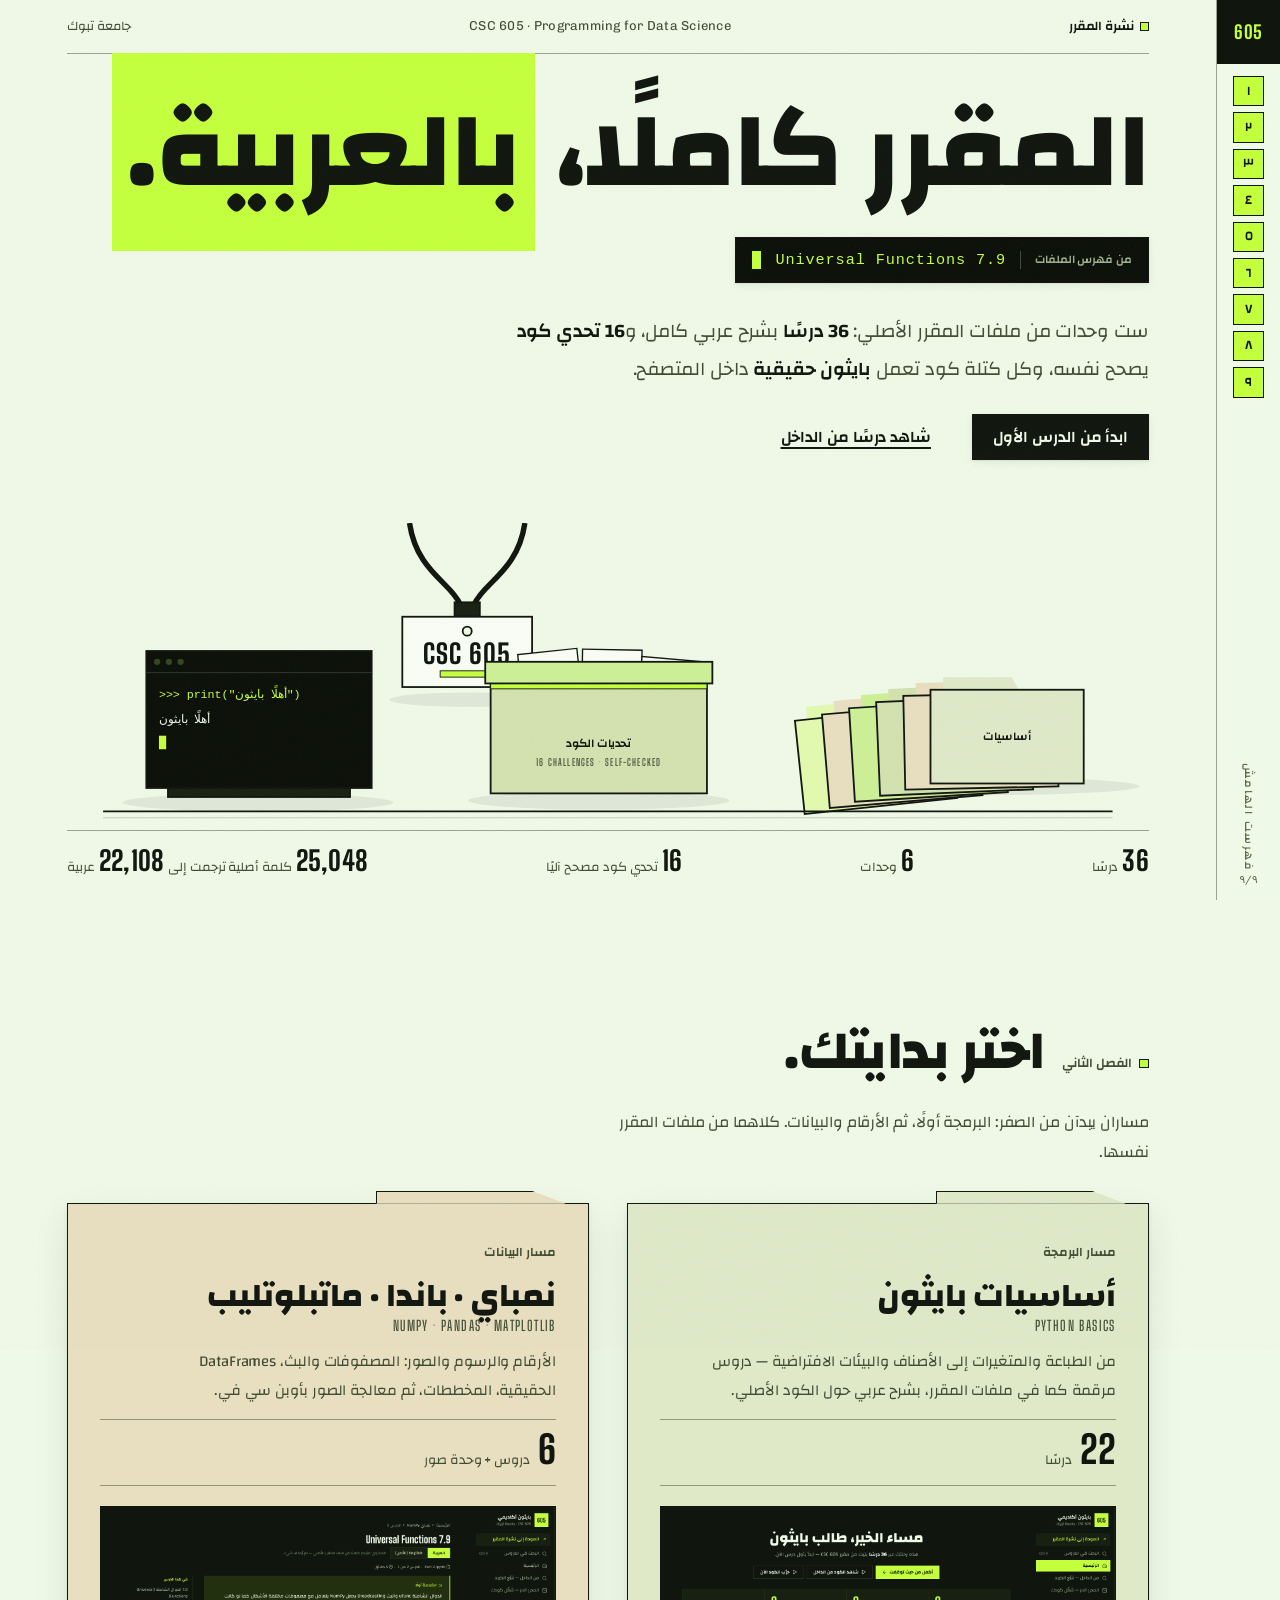
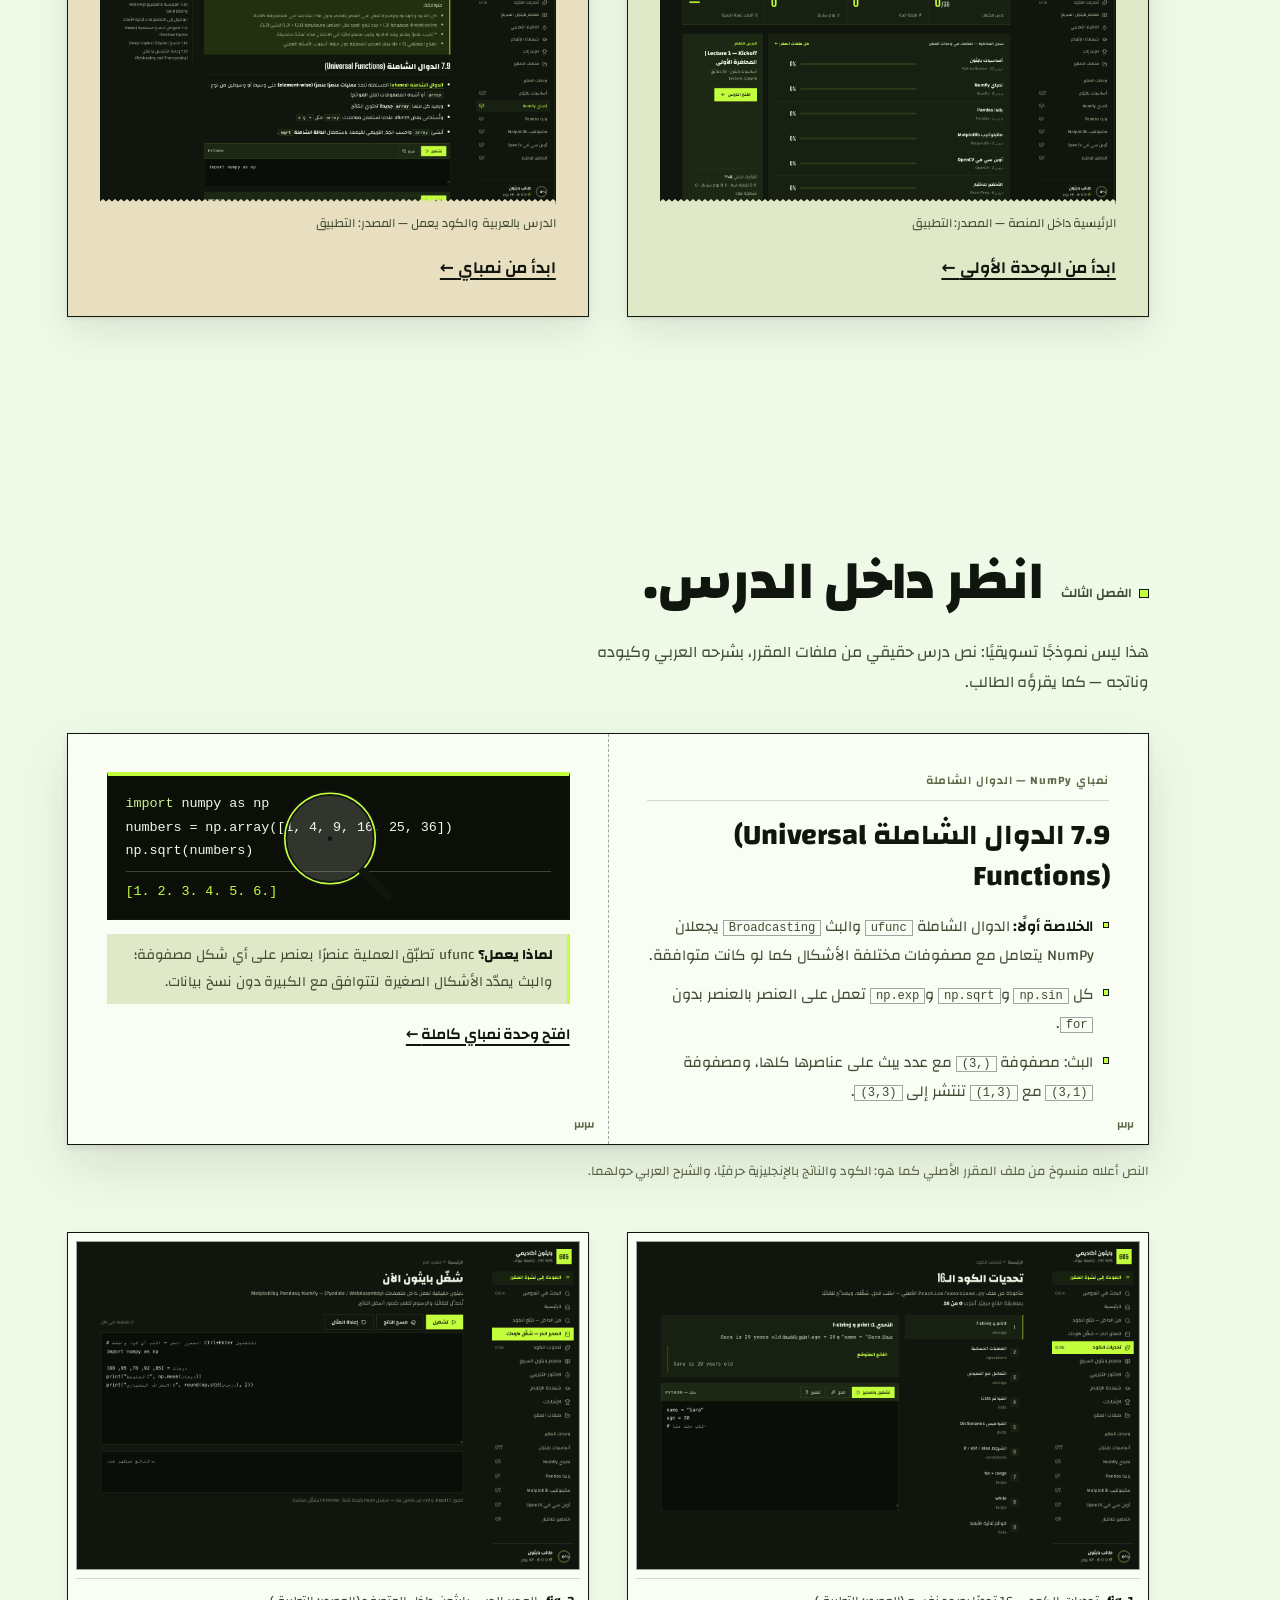
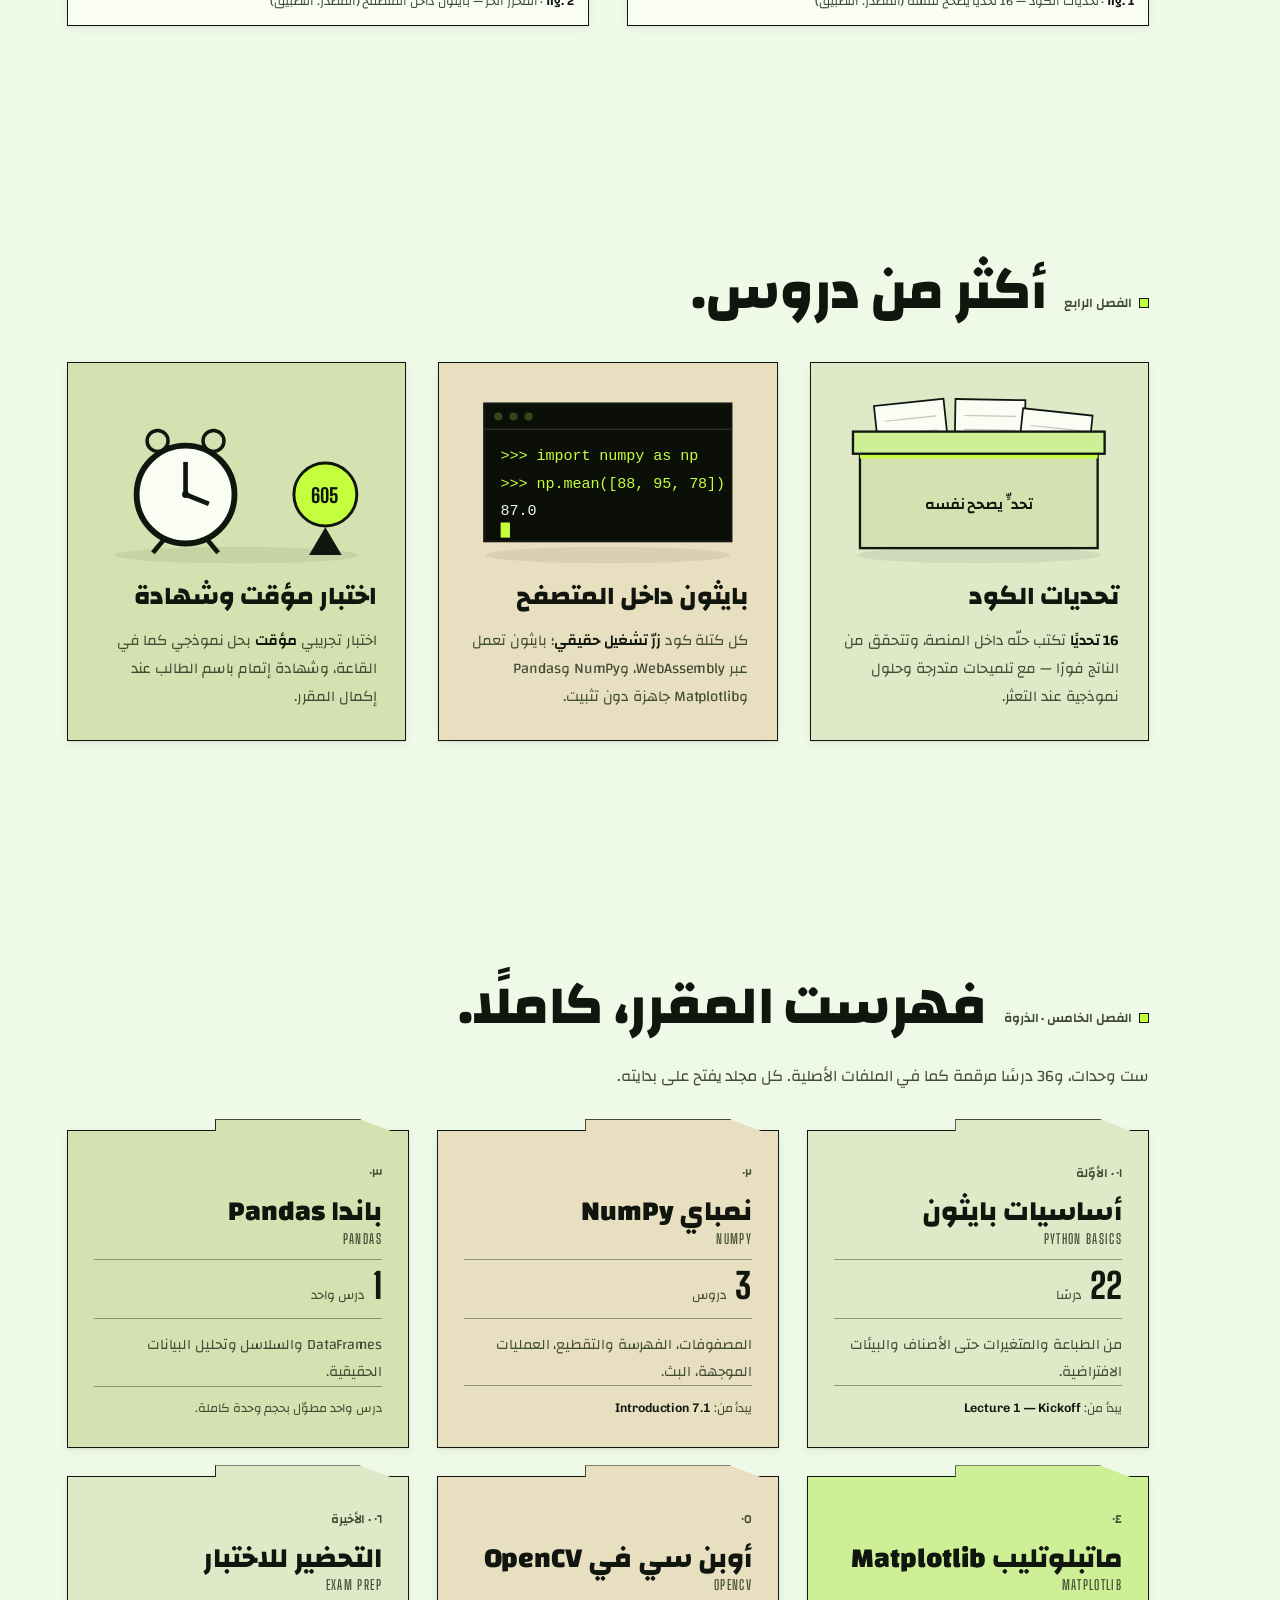
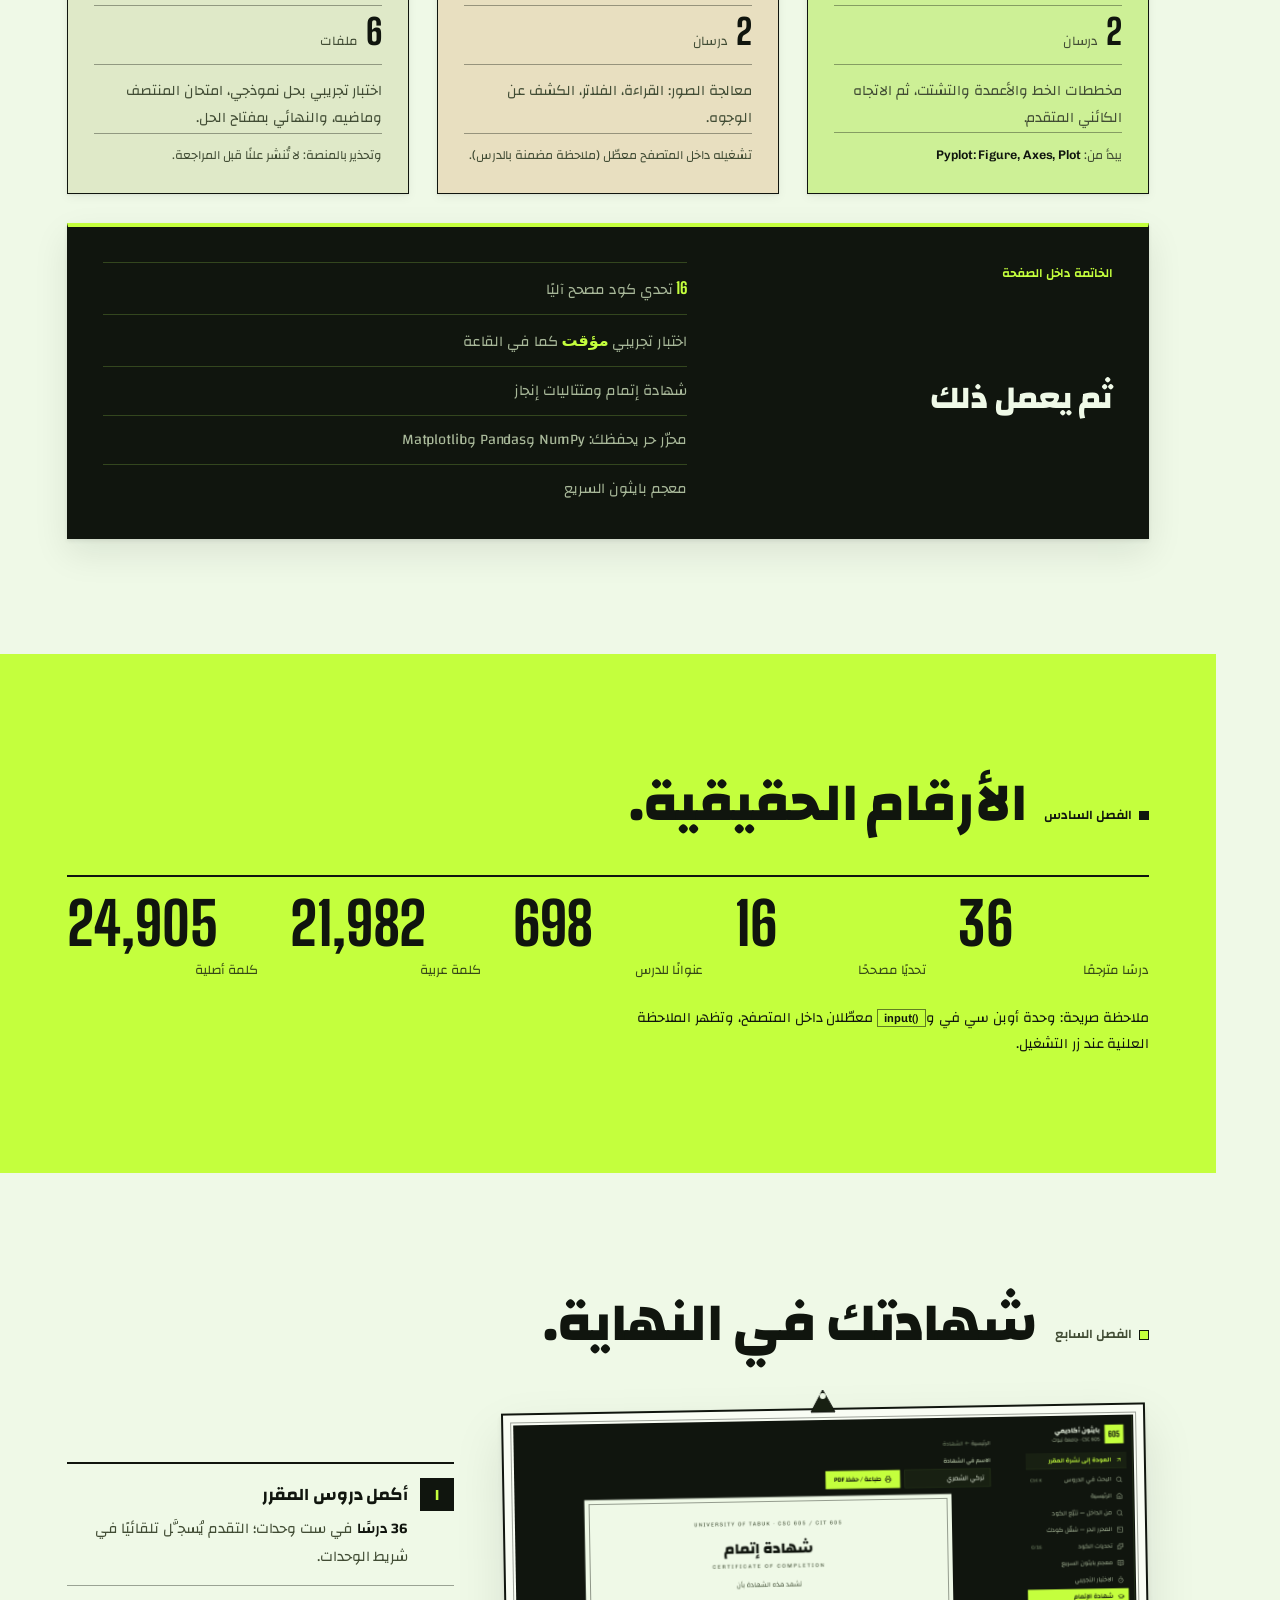
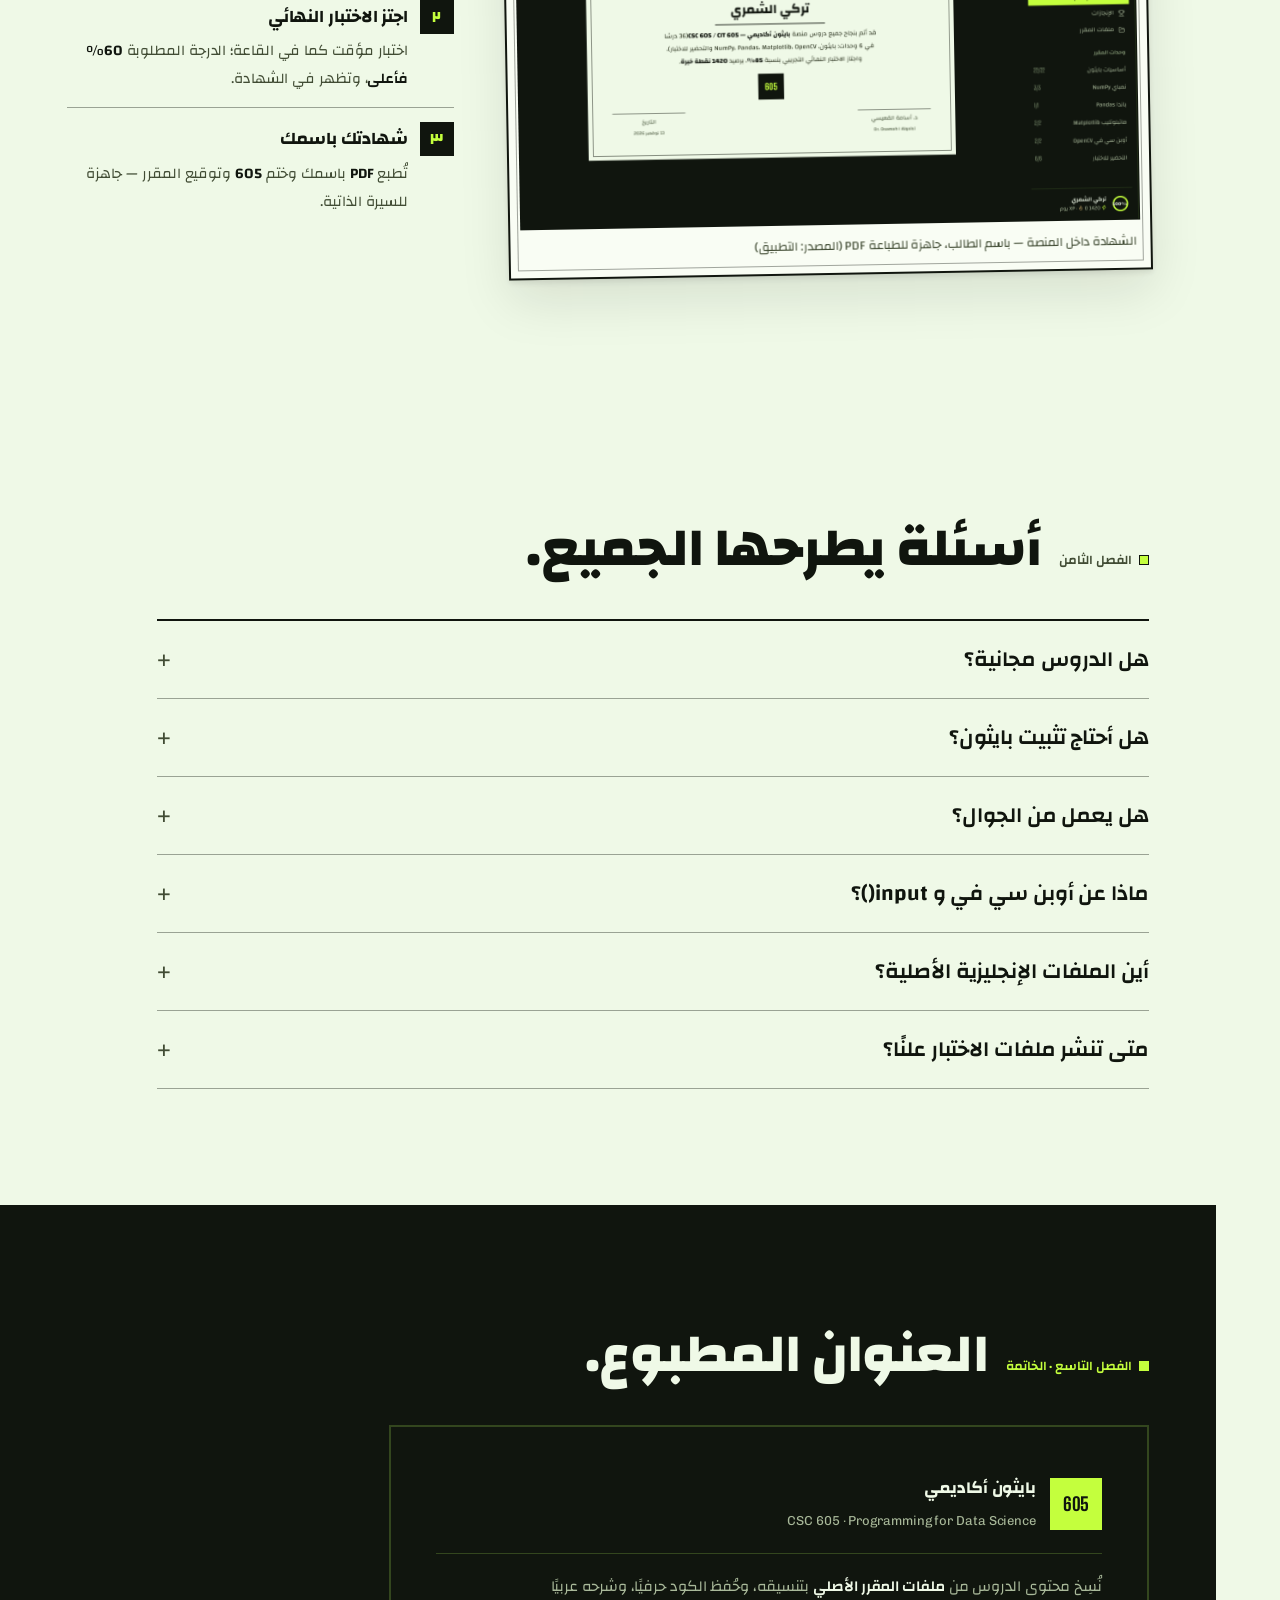
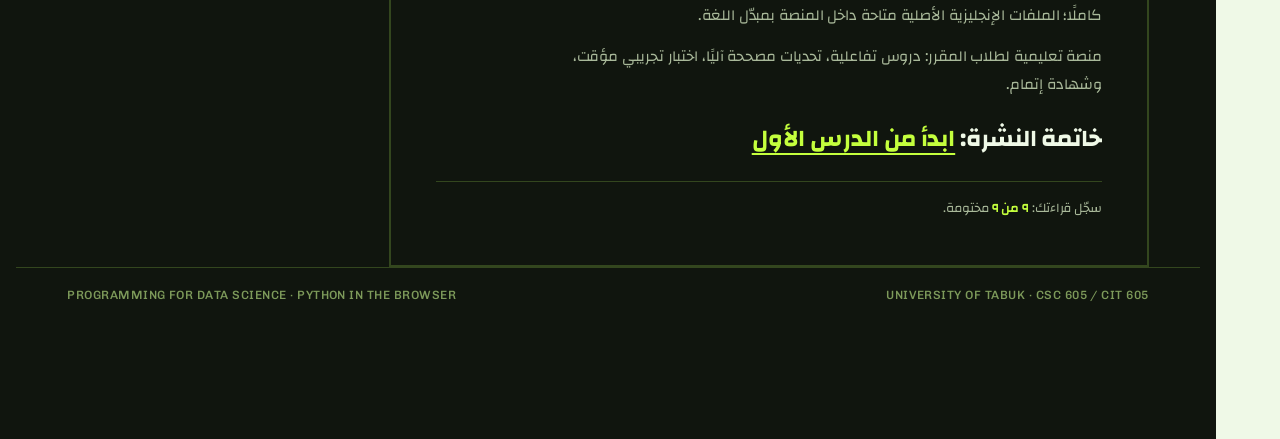
==== index.html @ 523f986c "Publish: prospectus (paper office identity) + training platform - prospectus at root: static single " ====
<!DOCTYPE html>
<html lang="ar" dir="rtl">
<head>
<meta charset="UTF-8" />
<meta name="viewport" content="width=device-width, initial-scale=1.0" />
<meta name="theme-color" content="#eff9e7" />
<title>بايثون أكاديمي · نشرة المقرر CSC 605 بالعربية</title>
<link rel="icon" href="data:image/svg+xml,%3Csvg xmlns='http://www.w3.org/2000/svg' viewBox='0 0 64 64'%3E%3Crect width='64' height='64' fill='%2310150e'/%3E%3Crect x='10' y='27' width='44' height='10' fill='%23c4ff3d'/%3E%3C/svg%3E" />
<meta name="description" content="نشرة تعريفية بمنصة بايثون أكاديمي: 36 درسًا لمقرر CSC 605 Programming for Data Science بشرح عربي كامل، وبايثون حقيقية تعمل داخل المتصفح." />
<meta property="og:type" content="website" />
<meta property="og:locale" content="ar_AR" />
<meta property="og:title" content="بايثون أكاديمي · نشرة المقرر CSC 605 بالعربية" />
<meta property="og:description" content="ست وحدات، 36 درسًا بشرح عربي كامل، و16 تحدي كود يصحح نفسه، وبايثون حقيقية داخل المتصفح." />
<meta name="twitter:card" content="summary" />
<link rel="preconnect" href="https://fonts.googleapis.com" />
<link rel="preconnect" href="https://fonts.gstatic.com" crossorigin />
<link href="https://fonts.googleapis.com/css2?family=Big+Shoulders+Display:wght@600;800&amp;family=Chivo:wght@400;500;600&amp;family=Changa:wght@400;500;600;800&amp;display=swap" rel="stylesheet" />
<link rel="stylesheet" href="engine/scrollcraft.css" />
<link rel="stylesheet" href="engine/theme-paper.css" />
</head>
<body>

<a class="skip" href="#main">تخطَّ إلى المحتوى</a>

<!-- ═══ رافد الهامش: سجل القراءة المختوم ═══ -->
<nav class="foliorail" aria-label="سجلّ القراءة">
  <a class="mark" href="#top" aria-label="الصفحة الأولى">605</a>
  <div class="stamps">
    <button class="stamp" data-go="top" aria-label="الفصل الأول: المكتب">١</button>
    <button class="stamp" data-go="start" aria-label="الفصل الثاني: اختر بدايتك">٢</button>
    <button class="stamp" data-go="inside" aria-label="الفصل الثالث: انظر داخل الدرس">٣</button>
    <button class="stamp" data-go="more" aria-label="الفصل الرابع: أكثر من دروس">٤</button>
    <button class="stamp" data-go="index" aria-label="الفصل الخامس: فهرست المقرر">٥</button>
    <button class="stamp" data-go="numbers" aria-label="الفصل السادس: الأرقام">٦</button>
    <button class="stamp" data-go="pass" aria-label="الفصل السابع: شهادتك">٧</button>
    <button class="stamp" data-go="faq" aria-label="الفصل الثامن: الأسئلة">٨</button>
    <button class="stamp" data-go="end" aria-label="الفصل التاسع: الكولوفون">٩</button>
  </div>
  <div class="rail-label">فهرست الهامش</div>
  <div class="readdot" aria-hidden="true"><span class="readcount">٠</span>/٩</div>
</nav>
<div class="mobilelog" aria-hidden="true">السجل: <b><span class="readcount">٠</span> من ٩</b> مختومة</div>

<main class="mainflow" id="main" tabindex="-1">

  <!-- ═══ ١ المكتب ═══ -->
  <section class="sc-section titlepage" id="top">
    <div class="sc-wrap">
      <div class="folio-top" data-sc-in data-sc-stagger="40">
        <span class="ar">نشرة المقرر</span>
        <span class="en">CSC 605 · Programming for Data Science</span>
        <span>جامعة تبوك</span>
      </div>
      <div class="title-copy" data-sc-in data-sc-stagger="70">
        <h1>المقرر كاملًا، <em>بالعربية.</em></h1>
        <div class="hx-screen" role="img" aria-label="من فهرس ملفات المقرر">
          <span class="hx-screen-label">من فهرس الملفات</span>
          <span class="hx-screen-word" id="screen-word" data-words="Lecture 1 — Kickoff,7.9 Universal Functions,7.1 Introduction,Pyplot: Figure, Axes, Plot,cv2.imread()">Lecture 1 — Kickoff</span>
          <span class="hx-caret" aria-hidden="true"></span>
        </div>
        <p class="lede">ست وحدات من ملفات المقرر الأصلي: <b>36 درسًا</b> بشرح عربي كامل، و<b>16 تحدي كود</b> يصحح نفسه، وكل كتلة كود تعمل <b>بايثون حقيقية</b> داخل المتصفح.</p>
        <nav class="title-links">
          <a class="btn-primary" href="app/?from=prospectus" target="_blank" rel="noopener">ابدأ من الدرس الأول</a>
          <a class="link-plain" href="#inside">شاهد درسًا من الداخل</a>
        </nav>
      </div>

      <!-- مشهد المكتب: مجلدات الوحدات، علبة التحديات، الطرفية، شارة الشهادة -->
      <svg class="desk" viewBox="0 0 1200 340" role="img" aria-label="رسم مكتب: مجلدات وحدات المقرر، علبة بطاقات التحديات، طرفية بايثون، وشارة 605" data-sc-in>
        <!-- ظلال هادئة -->
        <ellipse cx="1010" cy="292" rx="180" ry="10" fill="rgba(16,21,14,.07)"/>
        <ellipse cx="590" cy="308" rx="145" ry="10" fill="rgba(16,21,14,.07)"/>
        <ellipse cx="212" cy="310" rx="150" ry="10" fill="rgba(16,21,14,.07)"/>
        <ellipse cx="444" cy="196" rx="86" ry="8" fill="rgba(16,21,14,.07)"/>
        <!-- حبل الشارة -->
        <g transform="translate(372 0)">
          <path d="M8 0 C 16 54, 54 66, 64 90" fill="none" stroke="#10150e" stroke-width="6"/>
          <path d="M136 0 C 128 54, 90 66, 80 90" fill="none" stroke="#10150e" stroke-width="6"/>
          <rect x="58" y="88" width="28" height="16" fill="#182012" stroke="#10150e" stroke-width="2"/>
          <g transform="translate(0 104)">
            <rect x="0" y="0" width="144" height="78" fill="#f9fdf4" stroke="#10150e" stroke-width="2"/>
            <circle cx="72" cy="16" r="5" fill="#eff9e7" stroke="#10150e" stroke-width="2"/>
            <text class="lanyard-id" x="72" y="52" text-anchor="middle">CSC 605</text>
            <rect x="42" y="60" width="60" height="7" fill="#c4ff3d" stroke="#10150e" stroke-width="1"/>
          </g>
        </g>
        <!-- الطرفية -->
        <g transform="translate(88 142)">
          <rect x="0" y="0" width="250" height="152" fill="#0b0f08" stroke="#10150e" stroke-width="2"/>
          <line x1="0" y1="24" x2="250" y2="24" stroke="rgba(239,249,231,.18)"/>
          <circle cx="12" cy="12" r="3.5" fill="#33461e"/><circle cx="25" cy="12" r="3.5" fill="#33461e"/><circle cx="38" cy="12" r="3.5" fill="#33461e"/>
          <text class="term-line" x="14" y="52">&gt;&gt;&gt; print("أهلًا بايثون")</text>
          <text class="term-line term-line--out" x="14" y="80">أهلًا بايثون</text>
          <rect x="14" y="94" width="8" height="15" fill="#c4ff3d"/>
          <rect x="24" y="152" width="202" height="10" fill="#182012" stroke="#10150e" stroke-width="2"/>
        </g>
        <!-- علبة بطاقات التحديات -->
        <g transform="translate(470 140)">
          <g transform="translate(30 6) rotate(-6)"><rect width="66" height="58" fill="#f9fdf4" stroke="#10150e" stroke-width="1.5"/><line x1="8" y1="16" x2="58" y2="16" stroke="rgba(16,21,14,.25)"/><line x1="8" y1="28" x2="58" y2="28" stroke="rgba(16,21,14,.25)"/><line x1="8" y1="40" x2="44" y2="40" stroke="rgba(16,21,14,.25)"/></g>
          <g transform="translate(102 0) rotate(1)"><rect width="66" height="58" fill="#f9fdf4" stroke="#10150e" stroke-width="1.5"/><line x1="8" y1="16" x2="58" y2="16" stroke="rgba(16,21,14,.25)"/><line x1="8" y1="28" x2="58" y2="28" stroke="rgba(16,21,14,.25)"/><line x1="8" y1="40" x2="44" y2="40" stroke="rgba(16,21,14,.25)"/></g>
          <g transform="translate(168 8) rotate(5)"><rect width="66" height="58" fill="#f9fdf4" stroke="#10150e" stroke-width="1.5"/><line x1="8" y1="16" x2="58" y2="16" stroke="rgba(16,21,14,.25)"/><line x1="8" y1="28" x2="58" y2="28" stroke="rgba(16,21,14,.25)"/><line x1="8" y1="40" x2="44" y2="40" stroke="rgba(16,21,14,.25)"/></g>
          <rect x="0" y="38" width="240" height="122" fill="var(--olive)" stroke="#10150e" stroke-width="2"/>
          <rect x="0" y="38" width="240" height="6" fill="#c4ff3d" stroke="#10150e" stroke-width="1"/>
          <rect x="-6" y="14" width="252" height="24" fill="var(--pist)" stroke="#10150e" stroke-width="2"/>
          <text class="obj-label" x="120" y="108" text-anchor="middle">تحديات الكود</text>
          <text class="obj-label-en" x="120" y="130" text-anchor="middle">16 CHALLENGES · SELF-CHECKED</text>
        </g>
        <!-- مجلدات الوحدات الست -->
        <g transform="translate(818 196) rotate(-6 85 118)">
          <polygon points="14,0 90,0 98,14 14,14" fill="var(--volt-tint)"/><rect x="0" y="14" width="170" height="104" fill="var(--volt-tint)" stroke="#10150e" stroke-width="2"/><text class="obj-label" x="85" y="70" text-anchor="middle">الاختبار</text>
        </g>
        <g transform="translate(846 191) rotate(-4.8 85 118)">
          <polygon points="14,0 90,0 98,14 14,14" fill="var(--sand)"/><rect x="0" y="14" width="170" height="104" fill="var(--sand)" stroke="#10150e" stroke-width="2"/><text class="obj-label" x="85" y="70" text-anchor="middle">أوبن سي في</text>
        </g>
        <g transform="translate(874 186) rotate(-3.6 85 118)">
          <polygon points="14,0 90,0 98,14 14,14" fill="var(--pist)"/><rect x="0" y="14" width="170" height="104" fill="var(--pist)" stroke="#10150e" stroke-width="2"/><text class="obj-label" x="85" y="70" text-anchor="middle">ماتبلوتليب</text>
        </g>
        <g transform="translate(902 181) rotate(-2.4 85 118)">
          <polygon points="14,0 90,0 98,14 14,14" fill="var(--olive)"/><rect x="0" y="14" width="170" height="104" fill="var(--olive)" stroke="#10150e" stroke-width="2"/><text class="obj-label" x="85" y="70" text-anchor="middle">باندا</text>
        </g>
        <g transform="translate(930 176) rotate(-1.2 85 118)">
          <polygon points="14,0 90,0 98,14 14,14" fill="var(--sand)"/><rect x="0" y="14" width="170" height="104" fill="var(--sand)" stroke="#10150e" stroke-width="2"/><text class="obj-label" x="85" y="70" text-anchor="middle">نمباي</text>
        </g>
        <g transform="translate(958 171)">
          <polygon points="14,0 90,0 98,14 14,14" fill="var(--musk)"/><rect x="0" y="14" width="170" height="104" fill="var(--musk)" stroke="#10150e" stroke-width="2"/><text class="obj-label" x="85" y="70" text-anchor="middle">أساسيات</text>
        </g>
        <!-- حافة المكتب -->
        <line x1="40" y1="320" x2="1160" y2="320" stroke="#10150e" stroke-width="2"/>
        <line x1="40" y1="327" x2="1160" y2="327" stroke="rgba(16,21,14,.22)" stroke-width="1"/>
      </svg>

      <!-- مشهد مصغّر للجوال -->
      <svg class="desk-mini" viewBox="0 0 320 200" role="img" aria-label="رسم مصغّر: مجلد، علبة تحديات، وشارة 605" data-sc-in>
        <ellipse cx="255" cy="172" rx="62" ry="6" fill="rgba(16,21,14,.07)"/>
        <ellipse cx="160" cy="176" rx="52" ry="6" fill="rgba(16,21,14,.07)"/>
        <ellipse cx="55" cy="120" rx="40" ry="5" fill="rgba(16,21,14,.07)"/>
        <g transform="translate(8 58)">
          <rect x="0" y="0" width="96" height="56" fill="#f9fdf4" stroke="#10150e" stroke-width="2"/>
          <circle cx="48" cy="12" r="3.5" fill="#eff9e7" stroke="#10150e" stroke-width="2"/>
          <text class="lanyard-id" x="48" y="38" text-anchor="middle" style="font-size:16px">605</text>
          <rect x="30" y="44" width="36" height="5" fill="#c4ff3d" stroke="#10150e" stroke-width="1"/>
        </g>
        <g transform="translate(100 86)">
          <g transform="translate(8 -8) rotate(-6)"><rect width="44" height="36" fill="#f9fdf4" stroke="#10150e" stroke-width="1.5"/></g>
          <g transform="translate(52 -12) rotate(4)"><rect width="44" height="36" fill="#f9fdf4" stroke="#10150e" stroke-width="1.5"/></g>
          <rect x="0" y="16" width="118" height="72" fill="var(--olive)" stroke="#10150e" stroke-width="2"/>
          <rect x="0" y="16" width="118" height="4" fill="#c4ff3d"/>
          <rect x="-4" y="2" width="126" height="15" fill="var(--pist)" stroke="#10150e" stroke-width="2"/>
        </g>
        <g transform="translate(212 96) rotate(-3)">
          <polygon points="8,0 56,0 61,9 8,9" fill="var(--musk)"/>
          <rect x="0" y="9" width="104" height="66" fill="var(--musk)" stroke="#10150e" stroke-width="2"/>
        </g>
        <line x1="8" y1="188" x2="312" y2="188" stroke="#10150e" stroke-width="2"/>
      </svg>

      <div class="folio-facts" data-sc-in data-sc-stagger="50">
        <span><b>36</b> درسًا</span>
        <span><b>6</b> وحدات</span>
        <span><b>16</b> تحدي كود مصحح آليًا</span>
        <span><b>25,048</b> كلمة أصلية ترجمت إلى <b>22,108</b> عربية</span>
      </div>
    </div>
  </section>

  <!-- ═══ ٢ اختر بدايتك ═══ -->
  <section class="sc-section" id="start">
    <div class="sc-wrap">
      <div class="chap-head" data-sc-in data-sc-stagger="50">
        <span class="chap-no">الفصل الثاني</span>
        <h2>اختر بدايتك.</h2>
      </div>
      <p class="sec-lede" data-sc-in>مساران يبدآن من الصفر: البرمجة أولًا، ثم الأرقام والبيانات. كلاهما من ملفات المقرر نفسها.</p>
      <div class="start-grid" data-sc-in data-sc-stagger="90">

        <article class="track track--musk">
          <div class="track-tab">مسار البرمجة</div>
          <h3>أساسيات بايثون</h3>
          <div class="track-en">PYTHON BASICS</div>
          <p>من الطباعة والمتغيرات إلى الأصناف والبيئات الافتراضية — دروس مرقمة كما في ملفات المقرر، بشرح عربي حول الكود الأصلي.</p>
          <div class="m-count"><b>22</b><span>درسًا</span></div>
          <figure class="cutshot">
            <div class="cut-frame">
              <img src="assets/fig-home.png" alt="الرئيسية داخل المنصة: الترجمة وشريط الأرقام وسجل المذاكرة" width="1440" height="940" loading="lazy" />
              <svg class="teeth" aria-hidden="true"><defs><pattern id="teeth-a" width="12" height="7" patternUnits="userSpaceOnUse"><path d="M0 7 V3.6 L3 .9 L6 3.6 L9 .9 L12 3.6 V7 Z" fill="#dfe9c8"/></pattern></defs><rect width="100%" height="7" fill="url(#teeth-a)"/></svg>
            </div>
            <figcaption>الرئيسية داخل المنصة — المصدر: التطبيق</figcaption>
          </figure>
          <a class="track-go" href="app/?from=prospectus#/module/python-basics" target="_blank" rel="noopener">ابدأ من الوحدة الأولى</a>
        </article>

        <article class="track track--sand">
          <div class="track-tab">مسار البيانات</div>
          <h3>نمباي · باندا · ماتبلوتليب</h3>
          <div class="track-en">NUMPY · PANDAS · MATPLOTLIB</div>
          <p>الأرقام والرسوم والصور: المصفوفات والبث، DataFrames الحقيقية، المخططات، ثم معالجة الصور بأوبن سي في.</p>
          <div class="m-count"><b>6</b><span>دروس + وحدة صور</span></div>
          <figure class="cutshot">
            <div class="cut-frame">
              <img src="assets/fig-lesson.png" alt="درس بالعربية: شرح عربي حول كتل الكود الإنجليزية مع زر تشغيل" width="1440" height="940" loading="lazy" />
              <svg class="teeth" aria-hidden="true"><defs><pattern id="teeth-b" width="12" height="7" patternUnits="userSpaceOnUse"><path d="M0 7 V3.6 L3 .9 L6 3.6 L9 .9 L12 3.6 V7 Z" fill="#e8dfc0"/></pattern></defs><rect width="100%" height="7" fill="url(#teeth-b)"/></svg>
            </div>
            <figcaption>الدرس بالعربية والكود يعمل — المصدر: التطبيق</figcaption>
          </figure>
          <a class="track-go" href="app/?from=prospectus#/module/numpy" target="_blank" rel="noopener">ابدأ من نمباي</a>
        </article>

      </div>
    </div>
  </section>

  <!-- ═══ ٣ انظر داخل الدرس ═══ -->
  <section class="sc-section" id="inside">
    <div class="sc-wrap">
      <div class="chap-head" data-sc-in data-sc-stagger="50">
        <span class="chap-no">الفصل الثالث</span>
        <h2>انظر داخل الدرس.</h2>
      </div>
      <p class="sec-lede" data-sc-in>هذا ليس نموذجًا تسويقيًا: نص درس حقيقي من ملفات المقرر، بشرحه العربي وكيوده وناتجه — كما يقرؤه الطالب.</p>

      <div class="book-stage" data-sc-in>
        <div class="book">
          <div class="bk-page bk-page--r">
            <div class="bk-run">نمباي NumPy — الدوال الشاملة</div>
            <h3 class="bk-focus-start">7.9 الدوال الشاملة <span dir="ltr">(Universal Functions)</span></h3>
            <ul>
              <li><span class="t">الخلاصة أولًا:</span> الدوال الشاملة <span class="bk-chip">ufunc</span> والبث <span class="bk-chip">Broadcasting</span> يجعلان NumPy يتعامل مع مصفوفات مختلفة الأشكال كما لو كانت متوافقة.</li>
              <li>كل <span class="bk-chip">np.sin</span> و<span class="bk-chip">np.sqrt</span> و<span class="bk-chip">np.exp</span> تعمل على العنصر بالعنصر بدون <span class="bk-chip">for</span>.</li>
              <li>البث: مصفوفة <span class="bk-chip">(3,)</span> مع عدد يبث على عناصرها كلها، ومصفوفة <span class="bk-chip">(3,1)</span> مع <span class="bk-chip">(1,3)</span> تنتشر إلى <span class="bk-chip">(3,3)</span>.</li>
            </ul>
            <div class="bk-pageno">٣٢</div>
          </div>
          <div class="bk-page bk-page--l">
            <pre class="bk-code bk-focus"><span class="k">import</span> numpy as np
numbers = np.array([1, 4, 9, 16, 25, 36])
np.sqrt(numbers)<span class="out">[1. 2. 3. 4. 5. 6.]</span></pre>
            <div class="bk-why"><b>لماذا يعمل؟</b> ufunc تطبّق العملية عنصرًا بعنصر على أي شكل مصفوفة؛ والبث يمدّد الأشكال الصغيرة لتتوافق مع الكبيرة دون نسخ بيانات.</div>
            <a class="bk-try" href="app/?from=prospectus#/module/numpy" target="_blank" rel="noopener">افتح وحدة نمباي كاملة</a>
            <div class="bk-pageno">٣٣</div>
          </div>
        </div>
        <!-- المكبّر: ينزلق من العنوان إلى الكود مرة واحدة -->
        <div class="bk-glass" aria-hidden="true">
          <svg viewBox="0 0 120 120" width="118" height="118">
            <circle cx="52" cy="52" r="46" fill="rgba(249,253,244,.16)" stroke="#10150e" stroke-width="5"/>
            <circle cx="52" cy="52" r="46" fill="none" stroke="#c4ff3d" stroke-width="1.6"/>
            <line x1="86" y1="86" x2="110" y2="110" stroke="#10150e" stroke-width="9" stroke-linecap="round"/>
            <circle cx="52" cy="52" r="2.4" fill="#10150e"/>
          </svg>
        </div>
      </div>
      <p class="bk-foot" data-sc-in>النص أعلاه منسوخ من ملف المقرر الأصلي كما هو: الكود والناتج بالإنجليزية حرفيًا، والشرح العربي حولهما.</p>

      <div class="plates" data-sc-in data-sc-stagger="90">
        <figure class="plate">
          <img src="assets/fig-challenges.png" alt="صفحة تحديات الكود: 16 تحديًا ومحرر تلميح وناتج متوقع" width="1440" height="940" loading="lazy" />
          <figcaption><b>fig. 1</b> · تحديات الكود — 16 تحديًا يصحح نفسه (المصدر: التطبيق)</figcaption>
        </figure>
        <figure class="plate">
          <img src="assets/fig-playground.png" alt="المحرر الحر: كود بايثون والناتج يظهر تحته" width="1440" height="940" loading="lazy" />
          <figcaption><b>fig. 2</b> · المحرر الحر — بايثون داخل المتصفح (المصدر: التطبيق)</figcaption>
        </figure>
      </div>
    </div>
  </section>

  <!-- ═══ ٤ أكثر من دروس ═══ -->
  <section class="sc-section" id="more">
    <div class="sc-wrap">
      <div class="chap-head" data-sc-in data-sc-stagger="50">
        <span class="chap-no">الفصل الرابع</span>
        <h2>أكثر من دروس.</h2>
      </div>
      <div class="more-grid" data-sc-in data-sc-stagger="90">

        <article class="mo-card mo-card--musk">
          <svg class="mo-prop" viewBox="0 0 240 150" role="img" aria-label="علبة بطاقات التحديات">
            <ellipse cx="120" cy="140" rx="105" ry="7" fill="rgba(16,21,14,.07)"/>
            <g transform="translate(30 12) rotate(-6)"><rect width="60" height="50" fill="#f9fdf4" stroke="#10150e" stroke-width="1.5"/><line x1="8" y1="14" x2="52" y2="14" stroke="rgba(16,21,14,.25)"/><line x1="8" y1="26" x2="52" y2="26" stroke="rgba(16,21,14,.25)"/></g>
            <g transform="translate(100 6) rotate(1)"><rect width="60" height="50" fill="#f9fdf4" stroke="#10150e" stroke-width="1.5"/><line x1="8" y1="14" x2="52" y2="14" stroke="rgba(16,21,14,.25)"/><line x1="8" y1="26" x2="52" y2="26" stroke="rgba(16,21,14,.25)"/></g>
            <g transform="translate(158 14) rotate(6)"><rect width="60" height="50" fill="#f9fdf4" stroke="#10150e" stroke-width="1.5"/><line x1="8" y1="14" x2="52" y2="14" stroke="rgba(16,21,14,.25)"/><line x1="8" y1="26" x2="52" y2="26" stroke="rgba(16,21,14,.25)"/></g>
            <rect x="18" y="52" width="204" height="82" fill="var(--olive)" stroke="#10150e" stroke-width="2"/>
            <rect x="18" y="52" width="204" height="5" fill="#c4ff3d"/>
            <rect x="12" y="34" width="216" height="19" fill="var(--pist)" stroke="#10150e" stroke-width="2"/>
            <text class="obj-label" x="120" y="100" text-anchor="middle" style="font:600 13px/1 Changa,sans-serif;fill:#10150e">تحدٍّ يصحح نفسه</text>
          </svg>
          <h3>تحديات الكود</h3>
          <p><b>16 تحديًا</b> تكتب حلّه داخل المنصة، وتتحقق من الناتج فورًا — مع تلميحات متدرجة وحلول نموذجية عند التعثر.</p>
        </article>

        <article class="mo-card mo-card--sand">
          <svg class="mo-prop" viewBox="0 0 240 150" role="img" aria-label="طرفية بايثون تعمل">
            <ellipse cx="120" cy="140" rx="105" ry="7" fill="rgba(16,21,14,.07)"/>
            <rect x="14" y="10" width="212" height="118" fill="#0b0f08" stroke="#10150e" stroke-width="2"/>
            <line x1="14" y1="32" x2="226" y2="32" stroke="rgba(239,249,231,.18)"/>
            <circle cx="26" cy="21" r="3.5" fill="#33461e"/><circle cx="39" cy="21" r="3.5" fill="#33461e"/><circle cx="52" cy="21" r="3.5" fill="#33461e"/>
            <text x="28" y="58" style="font:500 13px/1.5 ui-monospace,Menlo,monospace;fill:#c4ff3d;direction:ltr;unicode-bidi:isolate">&gt;&gt;&gt; import numpy as np</text>
            <text x="28" y="82" style="font:500 13px/1.5 ui-monospace,Menlo,monospace;fill:#c4ff3d;direction:ltr;unicode-bidi:isolate">&gt;&gt;&gt; np.mean([88, 95, 78])</text>
            <text x="28" y="106" style="font:500 13px/1.5 ui-monospace,Menlo,monospace;fill:#eff9e7;direction:ltr;unicode-bidi:isolate">87.0</text>
            <rect x="28" y="112" width="8" height="13" fill="#c4ff3d"/>
          </svg>
          <h3>بايثون داخل المتصفح</h3>
          <p>كل كتلة كود <b>زرّ تشغيل حقيقي</b>؛ بايثون تعمل عبر WebAssembly، وNumPy وPandas وMatplotlib جاهزة دون تثبيت.</p>
        </article>

        <article class="mo-card mo-card--olive">
          <svg class="mo-prop" viewBox="0 0 240 150" role="img" aria-label="ساعة اختبار مؤقت وختم شهادة">
            <ellipse cx="120" cy="140" rx="105" ry="7" fill="rgba(16,21,14,.07)"/>
            <circle cx="76" cy="88" r="42" fill="#f9fdf4" stroke="#10150e" stroke-width="5"/>
            <circle cx="52" cy="42" r="9" fill="var(--olive)" stroke="#10150e" stroke-width="3"/>
            <circle cx="100" cy="42" r="9" fill="var(--olive)" stroke="#10150e" stroke-width="3"/>
            <line x1="76" y1="88" x2="76" y2="60" stroke="#10150e" stroke-width="4"/>
            <line x1="76" y1="88" x2="96" y2="96" stroke="#10150e" stroke-width="4"/>
            <circle cx="76" cy="88" r="3" fill="#10150e"/>
            <line x1="58" y1="126" x2="48" y2="138" stroke="#10150e" stroke-width="4"/>
            <line x1="94" y1="126" x2="104" y2="138" stroke="#10150e" stroke-width="4"/>
            <polygon points="196,116 182,140 210,140" fill="#10150e"/>
            <circle cx="196" cy="88" r="27" fill="#c4ff3d" stroke="#10150e" stroke-width="2.5"/>
            <text x="196" y="95" text-anchor="middle" style="font:800 17px/1 'Big Shoulders Display',sans-serif;fill:#10150e">605</text>
          </svg>
          <h3>اختبار مؤقت وشهادة</h3>
          <p>اختبار تجريبي <b>مؤقت</b> بحل نموذجي كما في القاعة، وشهادة إتمام باسم الطالب عند إكمال المقرر.</p>
        </article>

      </div>
    </div>
  </section>

  <!-- ═══ ٥ فهرست المقرر ═══ -->
  <section class="sc-section" id="index">
    <div class="sc-wrap">
      <div class="chap-head" data-sc-in data-sc-stagger="50">
        <span class="chap-no">الفصل الخامس · الذروة</span>
        <h2>فهرست المقرر، كاملًا.</h2>
      </div>
      <p class="sec-lede" data-sc-in>ست وحدات، و36 درسًا مرقمة كما في الملفات الأصلية. كل مجلد يفتح على بدايته.</p>

      <div class="folder-grid" data-sc-in data-sc-stagger="70">
        <article class="folder-card folder-card--musk">
          <div class="m-no">٠١ · الأوّلة</div>
          <h3>أساسيات بايثون</h3>
          <div class="m-en">PYTHON BASICS</div>
          <div class="m-count"><b>22</b><span>درسًا</span></div>
          <p>من الطباعة والمتغيرات حتى الأصناف والبيئات الافتراضية.</p>
          <div class="m-seed">يبدأ من: <b>Lecture 1 — Kickoff</b></div>
        </article>

        <article class="folder-card folder-card--sand">
          <div class="m-no">٠٢</div>
          <h3>نمباي NumPy</h3>
          <div class="m-en">NUMPY</div>
          <div class="m-count"><b>3</b><span>دروس</span></div>
          <p>المصفوفات، الفهرسة والتقطيع، العمليات الموجهة، البث.</p>
          <div class="m-seed">يبدأ من: <b>7.1 Introduction</b></div>
        </article>

        <article class="folder-card folder-card--olive">
          <div class="m-no">٠٣</div>
          <h3>باندا Pandas</h3>
          <div class="m-en">PANDAS</div>
          <div class="m-count"><b>1</b><span>درس واحد</span></div>
          <p>DataFrames والسلاسل وتحليل البيانات الحقيقية.</p>
          <div class="m-seed">درس واحد مطوّل بحجم وحدة كاملة.</div>
        </article>

        <article class="folder-card folder-card--pist">
          <div class="m-no">٠٤</div>
          <h3>ماتبلوتليب Matplotlib</h3>
          <div class="m-en">MATPLOTLIB</div>
          <div class="m-count"><b>2</b><span>درسان</span></div>
          <p>مخططات الخط والأعمدة والتشتت، ثم الاتجاه الكائني المتقدم.</p>
          <div class="m-seed">يبدأ من: <b>Pyplot: Figure, Axes, Plot</b></div>
        </article>

        <article class="folder-card folder-card--sand">
          <div class="m-no">٠٥</div>
          <h3>أوبن سي في OpenCV</h3>
          <div class="m-en">OPENCV</div>
          <div class="m-count"><b>2</b><span>درسان</span></div>
          <p>معالجة الصور: القراءة، الفلاتر، الكشف عن الوجوه.</p>
          <div class="m-seed">تشغيله داخل المتصفح معطّل (ملاحظة مضمنة بالدرس).</div>
        </article>

        <article class="folder-card folder-card--musk">
          <div class="m-no">٠٦ · الأخيرة</div>
          <h3>التحضير للاختبار</h3>
          <div class="m-en">EXAM PREP</div>
          <div class="m-count"><b>6</b><span>ملفات</span></div>
          <p>اختبار تجريبي بحل نموذجي، امتحان المنتصف وماضيه، والنهائي بمفتاح الحل.</p>
          <div class="m-seed">وتحذير بالمنصة: لا تُنشر علنًا قبل المراجعة.</div>
        </article>

        <article class="final-card">
          <div class="m-no">الخاتمة داخل الصفحة</div>
          <h3>ثم يعمل ذلك</h3>
          <ul>
            <li><b>16</b> تحدي كود مصحح آليًا</li>
            <li>اختبار تجريبي <b>مؤقت</b> كما في القاعة</li>
            <li>شهادة إتمام ومتتاليات إنجاز</li>
            <li>محرّر حر يحفظك: NumPy وPandas وMatplotlib</li>
            <li>معجم بايثون السريع</li>
          </ul>
        </article>
      </div>
    </div>
  </section>

  <!-- ═══ ٦ الأرقام — أرض الفولت ═══ -->
  <section class="sc-section numbers" id="numbers">
    <div class="sc-wrap">
      <div class="chap-head" data-sc-in data-sc-stagger="50">
        <span class="chap-no">الفصل السادس</span>
        <h2>الأرقام الحقيقية.</h2>
      </div>
      <div class="numrow" data-sc-in data-sc-stagger="60">
        <div class="num"><span class="n" data-sc-count="0 36">0</span><span class="l">درسًا مترجمًا</span></div>
        <div class="num"><span class="n" data-sc-count="0 16">0</span><span class="l">تحديًا مصححًا</span></div>
        <div class="num"><span class="n" data-sc-count="0 702">0</span><span class="l">عنوانًا للدرس</span></div>
        <div class="num"><span class="n" data-sc-count="0 22,108">0</span><span class="l">كلمة عربية</span></div>
        <div class="num"><span class="n" data-sc-count="0 25,048">0</span><span class="l">كلمة أصلية</span></div>
      </div>
      <p class="num-note" data-sc-in>ملاحظة صريحة: وحدة أوبن سي في و<code class="chip">input()</code> معطّلان داخل المتصفح، وتظهر الملاحظة العلنية عند زر التشغيل.</p>
    </div>
  </section>

  <!-- ═══ ٧ شهادتك ═══ -->
  <section class="sc-section" id="pass">
    <div class="sc-wrap">
      <div class="chap-head" data-sc-in data-sc-stagger="50">
        <span class="chap-no">الفصل السابع</span>
        <h2>شهادتك في النهاية.</h2>
      </div>
      <div class="pass-grid">
        <div data-sc-in>
          <div class="cert-mat" data-sc-tilt="3">
            <svg class="cert-clip" width="28" height="26" viewBox="0 0 28 26" aria-hidden="true">
              <path d="M14 2 L2 24 H26 Z" fill="#182012" stroke="#10150e"/>
              <circle cx="14" cy="8" r="3" fill="#eff9e7"/>
            </svg>
            <figure>
              <img src="assets/fig-certificate.png" alt="شهادة إتمام صادرة باسم الطالب: ختم 605 وتوقيع د. أسامة الفقيهي ودرجة الاختبار" width="1440" height="940" loading="lazy" />
              <figcaption>الشهادة داخل المنصة — باسم الطالب، جاهزة للطباعة PDF (المصدر: التطبيق)</figcaption>
            </figure>
          </div>
        </div>
        <div class="pass-steps" data-sc-in data-sc-stagger="80">
          <div class="pass-step">
            <span class="n">١</span>
            <div><h3>أكمل دروس المقرر</h3><p><b>36 درسًا</b> في ست وحدات؛ التقدم يُسجَّل تلقائيًا في شريط الوحدات.</p></div>
          </div>
          <div class="pass-step">
            <span class="n">٢</span>
            <div><h3>اجتز الاختبار النهائي</h3><p>اختبار مؤقت كما في القاعة؛ الدرجة المطلوبة <b>60% فأعلى</b>، وتظهر في الشهادة.</p></div>
          </div>
          <div class="pass-step">
            <span class="n">٣</span>
            <div><h3>شهادتك باسمك</h3><p>تُطبع <b>PDF</b> باسمك وختم <b>605</b> وتوقيع المقرر — جاهزة للسيرة الذاتية.</p></div>
          </div>
        </div>
      </div>
    </div>
  </section>

  <!-- ═══ ٨ أسئلة مكررة ═══ -->
  <section class="sc-section" id="faq">
    <div class="sc-wrap">
      <div class="chap-head" data-sc-in data-sc-stagger="50">
        <span class="chap-no">الفصل الثامن</span>
        <h2>أسئلة يطرحها الجميع.</h2>
      </div>
      <div class="faq-list" data-sc-in>
        <details class="faq-item">
          <summary>هل الدروس مجانية؟</summary>
          <p>المنصة مخصصة لطلاب <b>CSC 605 / CIT 605</b> في جامعة تبوك؛ كل الدروس والتحديات والاختبار متاحة داخلها دون تسعير.</p>
        </details>
        <details class="faq-item">
          <summary>هل أحتاج تثبيت بايثون؟</summary>
          <p>لا. بايثون تعمل داخل المتصفح عبر <b>WebAssembly (Pyodide)</b>، والناتج يظهر تحت كل كتلة كود مباشرة.</p>
        </details>
        <details class="faq-item">
          <summary>هل يعمل من الجوال؟</summary>
          <p>نعم؛ التطبيق متجاوب من <b>320px</b>، والتحديات والمحرر والاختبار تعمل على الشاشات الصغيرة.</p>
        </details>
        <details class="faq-item">
          <summary>ماذا عن أوبن سي في و input()؟</summary>
          <p>تشغيل وحدة <b>OpenCV</b> واستخدام <code>input()</code> معطّل داخل المتصفح، وتظهر ملاحظة صريحة عند زر التشغيل بدل فشل صامت.</p>
        </details>
        <details class="faq-item">
          <summary>أين الملفات الإنجليزية الأصلية؟</summary>
          <p>داخل المنصة <b>بمبدّل اللغة</b>: الكود والناتج يبقيان كما وصلَا، والشرح يتنقل بين العربية والإنجليزية.</p>
        </details>
        <details class="faq-item">
          <summary>متى تنشر ملفات الاختبار علنًا؟</summary>
          <p>تحذير المنصة: ملفات التحضير <b>لا تُنشر علنًا قبل المراجعة</b>؛ والاختبار التجريبي متاح مؤقتًا كما في القاعة.</p>
        </details>
      </div>
    </div>
  </section>

  <!-- ═══ ٩ الكولوفون — أرض الحبر ═══ -->
  <section class="sc-section colophon" id="end">
    <div class="sc-wrap">
      <div class="chap-head" data-sc-in data-sc-stagger="50">
        <span class="chap-no">الفصل التاسع · الخاتمة</span>
        <h2>العنوان المطبوع.</h2>
      </div>
      <div class="colo-plate" data-sc-in>
        <div class="markrow">
          <span class="mark-ring">605</span>
          <div><b>بايثون أكاديمي</b><br /><span>CSC 605 · Programming for Data Science</span></div>
        </div>
        <p>نُسِخ محتوى الدروس من <b>ملفات المقرر الأصلي</b> بتنسيقه، وحُفظ الكود حرفيًا، وشرحه عربيًا كاملًا؛ الملفات الإنجليزية الأصلية متاحة داخل المنصة بمبدّل اللغة.</p>
        <p>منصة تعليمية لطلاب المقرر: دروس تفاعلية، تحديات مصححة آليًا، اختبار تجريبي مؤقت، وشهادة إتمام.</p>
        <p class="cta-line">خاتمة النشرة: <a href="app/?from=prospectus" target="_blank" rel="noopener">ابدأ من الدرس الأول</a></p>
        <div class="readlog-line">سجّل قراءتك: <b><span class="readcount">٠</span> من ٩</b> مختومة.</div>
      </div>
    </div>
    <div class="foot-meta">
      <span>UNIVERSITY OF TABUK · CSC 605 / CIT 605</span>
      <span>PROGRAMMING FOR DATA SCIENCE · PYTHON IN THE BROWSER</span>
    </div>
  </section>

</main>

<div class="sc-grain" aria-hidden="true"></div>

<script src="engine/scrollcraft.js"></script>
<script>
ScrollCraft.mount(document.body);
/* ═══ الحركة المميزة: سجل القراءة، شاشة الفهرس، المكبّر (بيد الصفحة، لا من المحرك) ═══ */
(function () {
  var stamps = Array.prototype.slice.call(document.querySelectorAll('.foliorail .stamp'));
  var chapters = stamps.map(function (s) { return document.getElementById(s.getAttribute('data-go')); });
  var readouts = Array.prototype.slice.call(document.querySelectorAll('.readcount'));
  var reduced = window.matchMedia('(prefers-reduced-motion: reduce)').matches;
  var AR_NUMS = ['٠','١','٢','٣','٤','٥','٦','٧','٨','٩'];
  function arCount(n) {
    return String(n).split('').map(function (d) { return /[0-9]/.test(d) ? AR_NUMS[+d] : d; }).join('');
  }
  var marked = -1;
  function stamp(upto) { stamps.forEach(function (s, i) { if (i <= upto) s.classList.add('on'); }); }
  function updateLog() { readouts.forEach(function (el) { el.textContent = arCount(marked + 1); }); }
  /* الختم دائمًا: مرور الفصل يترك أثره */
  if ('IntersectionObserver' in window) {
    var io = new IntersectionObserver(function (entries) {
      entries.forEach(function (en) {
        if (!en.isIntersecting) return;
        var idx = chapters.indexOf(en.target);
        if (idx > marked) { marked = idx; stamp(marked); updateLog(); }
      });
    }, { rootMargin: '-30% 0px -45% 0px' });
    chapters.forEach(function (c) { if (c) io.observe(c); });
  } else { marked = 8; stamp(8); updateLog(); }
  stamps.forEach(function (s, i) {
    s.setAttribute('type', 'button');
    s.addEventListener('click', function () {
      var t = chapters[i]; if (!t) return;
      t.scrollIntoView({ behavior: reduced ? 'auto' : 'smooth', block: 'start' });
    });
  });
  updateLog();

  /* المشهدان المصغّر/الكبير نسختان لنفس الرسم: إحداهما display:none حسب العرض،
     ومراقب المحرك لا يرى العناصر المخفية فلا تُختم أبدًا — فيبقى المكتب مرئيًا
     opacity:0 لمن وسّع/ضيّق النافذة بعد الفتح. مراقب الصفحة يراقب الظاهر فقط
     ويختم النسختين معًا. */
  var desks = Array.prototype.slice.call(document.querySelectorAll('.desk, .desk-mini'));
  if (desks.length === 2) {
    var deskIn = function () { desks.forEach(function (d) { d.classList.add('sc-in'); }); };
    if (reduced || !('IntersectionObserver' in window)) {
      deskIn();
    } else {
      var deskIO = new IntersectionObserver(function (es) {
        if (es.some(function (e) { return e.isIntersecting; })) { deskIn(); deskIO.disconnect(); }
      }, { rootMargin: '0px 0px -12% 0px', threshold: 0.01 });
      desks.forEach(function (d) { if (getComputedStyle(d).display !== 'none') deskIO.observe(d); });
    }
  }

  /* شاشة الفهرس: عنوان درس حي، بعرض أوسع كلمة حتى لا يتحرك شيء حوله.
     يوقف خارج الشاشة وفي التبويب الخلفي. بلا حركة: يثبت على أول عنوان. */
  var slot = document.getElementById('screen-word');
  if (slot && !reduced) {
    var words = (slot.getAttribute('data-words') || '').split(',').map(function (w) { return w.trim(); }).filter(Boolean);
    var probe = document.createElement('span');
    probe.style.cssText = 'position:absolute;visibility:hidden;white-space:nowrap;font:inherit';
    document.body.appendChild(probe);
    var widest = 0;
    words.forEach(function (w) { probe.textContent = w; var px = probe.getBoundingClientRect().width; if (px > widest) widest = px; });
    probe.remove();
    if (widest) slot.style.minWidth = Math.ceil(widest) + 'px';
    var wi = 0, onscreen = true, t0 = null;
    if ('IntersectionObserver' in window) {
      new IntersectionObserver(function (es) { onscreen = es[0].isIntersecting; }, { threshold: 0 }).observe(slot);
    }
    function tick(ts) {
      if (t0 === null) t0 = ts;
      if (onscreen && !document.hidden && ts - t0 > 2600) {
        t0 = ts; wi = (wi + 1) % words.length;
        slot.classList.add('w-out');
        setTimeout(function () { slot.textContent = words[wi]; slot.classList.remove('w-out'); }, 210);
      }
      requestAnimationFrame(tick);
    }
    requestAnimationFrame(tick);
  }

  /* المكبّر: يُقاس على عنصري البداية والهدف داخل المسرح، وينزلق مرة واحدة
     عند ظهور الكتاب. بلا حركة: يستقر على الهدف فورًا. */
  var stage = document.querySelector('.book-stage');
  if (stage) {
    var glass = stage.querySelector('.bk-glass');
    var at = function (sel) {
      var el = stage.querySelector(sel); if (!el) return null;
      var r = el.getBoundingClientRect(), b = stage.getBoundingClientRect();
      return [r.left + r.width / 2 - b.left, r.top + r.height / 2 - b.top];
    };
    var place = function () {
      var s = at('.bk-focus-start'), e = at('.bk-focus');
      if (!s || !e || !glass) return;
      glass.style.setProperty('--gx', s[0].toFixed(1) + 'px');
      glass.style.setProperty('--gy', s[1].toFixed(1) + 'px');
      glass.style.setProperty('--gdx', (e[0] - s[0]).toFixed(1) + 'px');
      glass.style.setProperty('--gdy', (e[1] - s[1]).toFixed(1) + 'px');
    };
    (document.fonts ? document.fonts.ready : Promise.resolve()).then(place);
    addEventListener('resize', place);
    if (reduced || !('IntersectionObserver' in window)) {
      stage.classList.add('glide');
      if (glass) glass.style.transition = 'none';
    } else {
      var glideIO = new IntersectionObserver(function (es) {
        if (es[0].isIntersecting) { stage.classList.add('glide'); glideIO.disconnect(); }
      }, { threshold: 0.45 });
      glideIO.observe(stage);
    }
  }
})();
</script>
</body>
</html>
---- engine/scrollcraft.css ----
/* ============================================================================
   scrollcraft.css: the taste floor
   ----------------------------------------------------------------------------
   Two layers, and the split matters:

     TOKENS   what you override per brand. Colour roles, the type ramp, the
              spacing scale, elevation, motion. A brand is ~12 values.
     DEVICES  what the engine drives. Do not restyle these to taste; they are
              the mechanism. Style your own markup instead.

   Nothing here draws a "component". There are no card, badge, or pill classes,
   because a stylesheet that ships those is how every page built on it ends up
   with the same shapes. You get a floor and a vocabulary; the composition is
   yours.
   ========================================================================== */

/* ---------------------------------------------------------------- tokens -- */
:root {
  /* --- colour roles. Override these six and the page is rebranded. -------- */
  --sc-canvas:      #08090b;   /* the page ground. Drift interpolates this.   */
  --sc-surface:     #101217;   /* anything raised off the ground             */
  --sc-ink:         #f4f2ef;   /* primary text                               */
  --sc-ink-soft:    #9a9ba1;   /* secondary text. Tinted, never flat gray.   */
  --sc-accent:      #d8ff3e;   /* ONE accent. It owns a region, not confetti. */
  --sc-accent-ink:  #08090b;   /* text that sits on the accent               */

  --sc-hairline:    color-mix(in oklab, var(--sc-ink) 12%, transparent);
  --sc-hairline-strong: color-mix(in oklab, var(--sc-ink) 22%, transparent);

  /* --- type. Two families max. Display carries voice, text carries prose. - */
  --sc-font-display: "Instrument Sans", "Geist", system-ui, sans-serif;
  --sc-font-text:    "Geist", system-ui, sans-serif;
  --sc-font-mono:    "Geist Mono", ui-monospace, monospace;

  /* Fluid ramp. Tracking tightens as size grows because a face set at 6rem
     with 0 tracking reads loose; this is optical correction, not decoration. */
  --sc-t-xs:   clamp(0.75rem, 0.72rem + 0.15vw, 0.82rem);
  --sc-t-sm:   clamp(0.875rem, 0.84rem + 0.18vw, 0.95rem);
  --sc-t-base: clamp(1rem, 0.96rem + 0.22vw, 1.125rem);
  --sc-t-lg:   clamp(1.2rem, 1.1rem + 0.5vw, 1.5rem);
  --sc-t-xl:   clamp(1.6rem, 1.35rem + 1.2vw, 2.25rem);
  --sc-t-2xl:  clamp(2.1rem, 1.6rem + 2.4vw, 3.4rem);
  --sc-t-3xl:  clamp(2.8rem, 1.9rem + 4.2vw, 5rem);
  --sc-t-4xl:  clamp(3.4rem, 1.9rem + 6.6vw, 7.5rem);

  --sc-track-tight:  -0.035em;
  --sc-track-snug:   -0.02em;
  --sc-track-normal: -0.005em;
  --sc-track-wide:    0.08em;

  --sc-leading-none: 0.94;
  --sc-leading-tight: 1.06;
  --sc-leading-body: 1.62;

  --sc-measure: 62ch;

  /* --- space. 4px base: the useful middle steps an 8-only scale misses. --- */
  --sc-1: 0.25rem;  --sc-2: 0.5rem;   --sc-3: 0.75rem;  --sc-4: 1rem;
  --sc-5: 1.5rem;   --sc-6: 2rem;     --sc-7: 3rem;     --sc-8: 4rem;
  --sc-9: 6rem;     --sc-10: 8rem;    --sc-11: 12rem;

  /* Section rhythm is fluid so a phone doesn't inherit desktop air. */
  --sc-section: clamp(4.5rem, 9vw, 11rem);
  --sc-gutter:  clamp(1.25rem, 5vw, 5.5rem);
  --sc-maxw:    82rem;

  /* --- radius. Pick one scale for the page and hold it. ------------------- */
  --sc-r-sm: 6px;  --sc-r-md: 12px;  --sc-r-lg: 20px;  --sc-r-pill: 999px;

  /* --- elevation. Every shadow has an offset AND a soft blur, and is tinted
         to the canvas hue. A zero-offset coloured halo is decoration, not
         depth, so there isn't one here. ---------------------------------- */
  --sc-shadow-color: 220 40% 2%;
  --sc-e1: 0 1px 2px hsl(var(--sc-shadow-color) / 0.28),
           0 2px 6px -1px hsl(var(--sc-shadow-color) / 0.20);
  --sc-e2: 0 2px 4px hsl(var(--sc-shadow-color) / 0.24),
           0 8px 18px -4px hsl(var(--sc-shadow-color) / 0.30);
  --sc-e3: 0 4px 8px hsl(var(--sc-shadow-color) / 0.22),
           0 18px 40px -8px hsl(var(--sc-shadow-color) / 0.38),
           0 48px 90px -24px hsl(var(--sc-shadow-color) / 0.30);

  /* Edge light: a 1px top highlight sells a raised surface better than any
     amount of blur, because real raised things catch light on their lip. */
  --sc-edge: inset 0 1px 0 color-mix(in oklab, var(--sc-ink) 10%, transparent);

  /* --- motion. Built-in CSS easings are too weak for UI. ------------------ */
  --sc-ease-out:    cubic-bezier(0.23, 1, 0.32, 1);
  --sc-ease-in-out: cubic-bezier(0.77, 0, 0.175, 1);
  --sc-ease-drawer: cubic-bezier(0.32, 0.72, 0, 1);
  --sc-d-fast: 160ms;  --sc-d-base: 240ms;  --sc-d-slow: 420ms;

  --sc-z-stage: 1; --sc-z-copy: 20; --sc-z-chrome: 60;
}

/* --------------------------------------------------------------- reset -- */
*, *::before, *::after { box-sizing: border-box; }
html { -webkit-text-size-adjust: 100%; scroll-behavior: smooth; }
@media (prefers-reduced-motion: reduce) { html { scroll-behavior: auto; } }

body {
  margin: 0;
  background: var(--sc-canvas);
  color: var(--sc-ink);
  font-family: var(--sc-font-text);
  font-size: var(--sc-t-base);
  line-height: var(--sc-leading-body);
  letter-spacing: var(--sc-track-normal);
  -webkit-font-smoothing: antialiased;
  text-rendering: optimizeLegibility;
  font-synthesis-weight: none;
  overflow-x: clip;
}
img, video, canvas, svg { display: block; max-width: 100%; }
button, input, select, textarea { font: inherit; color: inherit; }

/* ------------------------------------------------- the browser surfaces --
   The parts you did not draw still carry the design. Selection, caret, focus
   ring, scrollbar and tabular numerals all ship with defaults that belong to no
   design system. Theming them is the cheapest signal that a page was built
   rather than assembled, and it is the step that gets skipped most reliably. */
::selection { background: var(--sc-accent); color: var(--sc-accent-ink); }
:root { caret-color: var(--sc-accent); accent-color: var(--sc-accent); }
:focus-visible {
  outline: 2px solid var(--sc-accent);
  outline-offset: 3px;
  border-radius: var(--sc-r-sm);
}
:where(a) { color: inherit; text-decoration-thickness: 1px; text-underline-offset: 0.22em; }
@supports (scrollbar-color: auto) {
  html { scrollbar-color: color-mix(in oklab, var(--sc-ink) 26%, transparent) transparent; scrollbar-width: thin; }
}
:where(table, .sc-nums, [data-sc-count]) { font-variant-numeric: tabular-nums; }

/* ----------------------------------------------------------- typography -- */
.sc-display {
  font-family: var(--sc-font-display);
  font-weight: 500;
  line-height: var(--sc-leading-none);
  letter-spacing: var(--sc-track-tight);
  text-wrap: balance;
  margin: 0;
}
.sc-display--xl { font-size: var(--sc-t-4xl); }
.sc-display--lg { font-size: var(--sc-t-3xl); }
.sc-display--md { font-size: var(--sc-t-2xl); letter-spacing: var(--sc-track-snug); }
.sc-lede {
  font-size: var(--sc-t-lg);
  line-height: 1.44;
  letter-spacing: var(--sc-track-snug);
  color: var(--sc-ink);
  max-width: 46ch;
  text-wrap: pretty;
  margin: 0;
}
.sc-body { max-width: var(--sc-measure); color: var(--sc-ink-soft); text-wrap: pretty; margin: 0; }
.sc-label {
  font-family: var(--sc-font-mono);
  font-size: var(--sc-t-xs);
  letter-spacing: var(--sc-track-wide);
  text-transform: uppercase;
  color: var(--sc-ink-soft);
}

/* ---------------------------------------------------------------- layout -- */
.sc-wrap { width: 100%; max-width: var(--sc-maxw); margin-inline: auto; padding-inline: var(--sc-gutter); }
.sc-section { padding-block: var(--sc-section); }
/* More space above a heading than below it: the gap belongs to the boundary,
   not to the pair. */
.sc-stack > * + * { margin-top: var(--sc-4); }
.sc-stack > :is(h1,h2,h3) { margin-top: var(--sc-7); }
.sc-stack > :is(h1,h2,h3):first-child { margin-top: 0; }
.sc-rule { height: 1px; border: 0; background: var(--sc-hairline); margin: 0; }

/* =============================================================== DEVICES ==
   Driven by the engine. Restyle your own markup, not these.                */

.sc-act--pinned { position: relative; }
.sc-stage {
  position: sticky; top: 0;
  height: 100vh; height: 100svh;
  overflow: clip;
  z-index: var(--sc-z-stage);
}

/* scrub / sequence media */
.sc-stage :is(video[data-sc-scrub], canvas[data-sc-sequence], .sc-stage__poster) {
  position: absolute; inset: 0;
  width: 100%; height: 100%;
  object-fit: cover;
}
video[data-sc-scrub] { opacity: 0; transition: opacity 380ms var(--sc-ease-out); }
.sc-has-clip video[data-sc-scrub] { opacity: 1; }
/* The poster is a live frame-holder, not a placeholder: it stays up until a
   real video frame has painted, which is what stops the blank-stage flash. */
.sc-stage__poster { z-index: 0; transition: opacity 380ms var(--sc-ease-out); }
.sc-has-clip .sc-stage__poster { opacity: 0; }

/* A scrim only where text sits. A full-frame darkening layer flattens the
   image everywhere to fix contrast in one corner. */
.sc-scrim {
  position: absolute; inset: 0; pointer-events: none; z-index: 1;
  background: linear-gradient(
    var(--sc-scrim-angle, 180deg),
    color-mix(in oklab, var(--sc-canvas) var(--sc-scrim-a, 78%), transparent) 0%,
    color-mix(in oklab, var(--sc-canvas) 30%, transparent) 42%,
    transparent 68%);
}
/* Point the scrim at the copy. A scrim gradient that darkens the top while the
   copy sits at the bottom fixes contrast nowhere and flattens the image
   everywhere, which is the most common way text-over-video goes wrong. */
.sc-scrim--bottom { --sc-scrim-angle: 0deg; }
.sc-scrim--left   { --sc-scrim-angle: 90deg; }
.sc-scrim--right  { --sc-scrim-angle: 270deg; }

/* Corner scrims, for copy anchored to a corner. An edge gradient has to darken
   a whole band across the frame to cover one corner; a corner gradient puts the
   density where the text is and leaves the rest of the image alone. Pair with
   .sc-copy--lead / .sc-copy--trail. */
.sc-scrim--lead {
  background: linear-gradient(to top right,
    color-mix(in oklab, var(--sc-canvas) 94%, transparent) 0%,
    color-mix(in oklab, var(--sc-canvas) 72%, transparent) 30%,
    color-mix(in oklab, var(--sc-canvas) 30%, transparent) 52%,
    transparent 72%);
}
.sc-scrim--trail {
  background: linear-gradient(to top left,
    color-mix(in oklab, var(--sc-canvas) 94%, transparent) 0%,
    color-mix(in oklab, var(--sc-canvas) 72%, transparent) 30%,
    color-mix(in oklab, var(--sc-canvas) 30%, transparent) 52%,
    transparent 72%);
}
/* A band across the bottom, for copy that spans the full width of the frame.
   That is what both corner anchors become below 860px, and it is also the right
   shape whenever the copy block is wider than a corner. */
.sc-scrim--band {
  background: linear-gradient(to top,
    color-mix(in oklab, var(--sc-canvas) 94%, transparent) 0%,
    color-mix(in oklab, var(--sc-canvas) 74%, transparent) 22%,
    color-mix(in oklab, var(--sc-canvas) 30%, transparent) 42%,
    transparent 58%);
}
.sc-scrim--vignette {
  background: radial-gradient(120% 90% at 50% 45%, transparent 40%,
              color-mix(in oklab, var(--sc-canvas) 70%, transparent) 100%);
}

/* copy over a stage.
   max-width is in rem, never ch. A `ch` on this container resolves against the
   CONTAINER's font-size (body size), not the display size of the heading inside
   it, so `max-width: 20ch` here silently produces a ~180px column and wraps a
   hero headline to six lines. Set a ch measure on the text element itself. */
.sc-copy {
  position: absolute; z-index: var(--sc-z-copy);
  inset-inline: var(--sc-gutter);
  max-width: min(46rem, 76vw);
  will-change: opacity, transform;
}
.sc-copy--lead   { left: var(--sc-gutter); bottom: clamp(3rem, 12vh, 9rem); }
/* inset-inline FIRST. It is the shorthand for left+right, so declaring it after
   `left: 50%` resets left to auto and the block drifts off the left edge. */
.sc-copy--center { inset-inline: auto; left: 50%; top: 50%; translate: -50% -50%; text-align: center; }
.sc-copy--trail  { inset-inline: auto; right: var(--sc-gutter); bottom: clamp(3rem, 12vh, 9rem); text-align: right; }

/* cue defaults: the engine writes opacity/transform inline, these are the
   pre-paint state so nothing flashes before the first read() */
[data-sc-cue] { opacity: 0; will-change: opacity, transform; }
.sc-ready [data-sc-cue] { transition: none; }

/* kinetic split */
.sc-split { display: inline-block; overflow: hidden; vertical-align: top; }
/* Descenders live below the baseline; a line mask clipped to the line box eats
   the tails off g, y, p, j. The padding buys them room back. */
.sc-split--line { display: block; padding-bottom: 0.14em; margin-bottom: -0.14em; }
.sc-split__i { display: inline-block; will-change: transform, opacity; }
.sc-is-split { opacity: 1 !important; }

/* horizontal rail */
[data-sc-pan] { display: flex; will-change: transform; }

/* reveal + parallax */
[data-sc-reveal] { will-change: clip-path; }
[data-sc-parallax] { will-change: transform; }

/* flow reveal (fires once) */
[data-sc-in], [data-sc-stagger] > * {
  opacity: 0;
  transform: translate3d(0, 14px, 0);
  transition: opacity 620ms var(--sc-ease-out), transform 620ms var(--sc-ease-out);
}
[data-sc-in].sc-in, [data-sc-stagger] > .sc-in { opacity: 1; transform: none; }

/* pointer devices */
[data-sc-tilt] { transform-style: preserve-3d; will-change: transform; }
[data-sc-magnet] { will-change: transform; }
/* isolation always; position only if nothing more specific already set it.
   Written with :where() (zero specificity) on purpose: a plain `position:
   relative` here has the same weight as `.sc-stage` and, being later in the
   file, silently wins. A stage carrying both attributes then stops being
   sticky and the whole act scrolls away instead of pinning. */
[data-sc-spotlight] { isolation: isolate; }
:where([data-sc-spotlight]) { position: relative; }
[data-sc-spotlight]::after {
  content: ""; position: absolute; inset: 0; pointer-events: none; z-index: 2;
  background: radial-gradient(
    28rem 28rem at calc(var(--sc-mx, 0.5) * 100%) calc(var(--sc-my, 0.5) * 100%),
    color-mix(in oklab, var(--sc-accent) 16%, transparent), transparent 70%);
  opacity: 0; transition: opacity var(--sc-d-slow) var(--sc-ease-out);
}
[data-sc-spotlight]:hover::after { opacity: 1; }

/* =========================================================== WORLDFLIGHT ==
   One fixed stage for the whole page. The only thing in document flow is the
   spacer, and it is empty. If you find yourself adding a section here, you want
   act mode instead: the moment a real block scrolls past the fixed stage, the
   page has a seam again and the whole point is gone.                        */

[data-sc-mode="worldflight"] { position: relative; }

.sc-world {
  position: fixed; inset: 0;
  overflow: clip;
  z-index: var(--sc-z-stage);
  background: var(--sc-canvas);
}

/* Every leg is mounted for the life of the page and stacked in the same box.
   The engine owns opacity, visibility and z-index here; do not set them. */
.sc-world__seg {
  position: absolute; inset: 0;
  opacity: 0;
  will-change: opacity;
}
.sc-world__seg > :is(video, img, canvas) {
  position: absolute; inset: 0;
  width: 100%; height: 100%;
  object-fit: cover;
}
/* The poster is the frame-holder AND the first camera move: the engine pushes
   it in slowly until a real decoded frame is available to replace it. */
.sc-world__poster {
  z-index: 0;
  transform-origin: 50% 50%;
  transition: opacity 420ms var(--sc-ease-out);
}
.sc-world__seg > video { z-index: 1; }
.sc-world__seg.sc-has-clip .sc-world__poster { opacity: 0; }
/* The act stylesheet lights a clip through its ancestor act. A worldflight leg
   has no act, so match the class the engine also writes on the clip itself. */
video[data-sc-scrub].sc-has-clip { opacity: 1; }

/* The copy layer is fixed too, and inert by default: the engine hands
   pointer-events back to a block only while it is actually legible. */
.sc-world__copy {
  position: fixed; inset: 0;
  z-index: var(--sc-z-copy);
  pointer-events: none;
}
.sc-world__scrim { position: absolute; inset: 0; pointer-events: none; z-index: 0; }
[data-sc-copy] {
  opacity: 0;
  pointer-events: none;
  will-change: opacity, transform;
}
.sc-ready [data-sc-copy] { transition: none; }

/* The track. Empty on purpose. */
.sc-world__spacer { pointer-events: none; }

/* scroll progress */
[data-sc-progress] {
  position: fixed; inset: 0 0 auto 0; height: 2px; z-index: var(--sc-z-chrome);
  background: var(--sc-accent); transform-origin: 0 50%; transform: scaleX(0);
  will-change: transform;
}

/* ----------------------------------------------------------- atmosphere --
   Depth is not only shadow. Grain keeps a flat dark ground from banding, and
   it is the difference between "a dark page" and "a lit room". */
.sc-grain { position: fixed; inset: 0; pointer-events: none; z-index: 3; opacity: 0.045; }
.sc-grain::before {
  content: ""; position: absolute; inset: -50%;
  background-image: url("data:image/svg+xml;utf8,<svg xmlns='http://www.w3.org/2000/svg' width='140' height='140'><filter id='n'><feTurbulence type='fractalNoise' baseFrequency='0.85' numOctaves='3'/></filter><rect width='140' height='140' filter='url(%23n)'/></svg>");
}

/* -------------------------------------------------------- reduced motion -- */
@media (prefers-reduced-motion: reduce) {
  /* Fewer and gentler, not zero. Opacity still carries the reveal so the page
     is comprehensible; every position change is dropped. */
  [data-sc-in], [data-sc-stagger] > * { transform: none; transition-duration: 220ms; }
  [data-sc-parallax], [data-sc-pan], .sc-split__i { transform: none !important; }
  /* A wipe is a position change too. Show reveal content settled. */
  [data-sc-reveal] { clip-path: none !important; }
  /* A rail's transform IS its navigation, not decoration. Zeroing it the way
     parallax and kinetic type are zeroed parks the act on its first screenful
     and makes everything past the fold unreachable: a device degrading into
     missing content. Hand the travel back to the reader as an ordinary scroll
     region instead, so the same items are all still gettable without motion.
     A build that would rather re-lay the rail out as a grid can still do that;
     this is the floor, not the ceiling. */
  [data-sc-act="pan"] .sc-stage,
  [data-sc-act="pan"] [data-sc-stage] {
    overflow-x: auto; overflow-y: hidden;
    overscroll-behavior-x: contain;
    scroll-snap-type: x proximity;
  }
  [data-sc-pan] > * { scroll-snap-align: center; }
  [data-sc-spotlight]::after { display: none; }
  /* A worldflight keeps its whole story here. No clip is ever fetched, so the
     posters are the film, and they cross-dissolve through exactly the same
     seams at exactly the same scroll positions. The push-in and the copy drift
     are the only things that go. */
  .sc-world__poster, [data-sc-copy] { transform: none !important; }
}

/* --------------------------------------------------------------- mobile -- */
@media (max-width: 860px) {
  .sc-copy { inset-inline: var(--sc-gutter); max-width: none; }
  .sc-copy--trail { text-align: left; }
  .sc-stage { height: 100svh; }
  /* .sc-copy--trail re-anchors to the left and spans the full width here, so a
     bottom-RIGHT corner gradient darkens the one corner the copy just left and
     guarantees a contrast failure over any bright clip. Point the density at
     the copy: the same band .sc-scrim--band paints. */
  .sc-scrim--trail {
    background: linear-gradient(to top,
      color-mix(in oklab, var(--sc-canvas) 94%, transparent) 0%,
      color-mix(in oklab, var(--sc-canvas) 74%, transparent) 22%,
      color-mix(in oklab, var(--sc-canvas) 30%, transparent) 42%,
      transparent 58%);
  }
}
---- engine/theme-paper.css ----
/* ============================================================================
   بايثون أكاديمي · هوية «المكتب الورقي» (مشتقة من عائلة current)
   ----------------------------------------------------------------------------
   الاستلهام: insideout.sh — الاستعارة الورقية (مجلدات، علبة بطاقات، كتاب مفتوح،
   شهادة). الألوان من عائلتنا لا منهم:
     أرض الورق  #eff9e7    الحبر #10150e    الفولت #c4ff3d (لمسة واحدة)
     السطح الداكن #182012   الكود #0b0f08    tints مشتقة: مسك/زيتوني/فستقي/رملي
   قواعد العائلة: بلا نصف قطر، بلا تدرّجات. الظل هادئ بدرجتين فقط بلون الحبر.
   Changa للعربية، Big Shoulders للاتينية والأرقام الكبيرة، Chivo للاتينية
   الصغيرة، والمونو للكود والشاشات.
   ========================================================================== */

:root {
  /* الأرض والحبر */
  --paper: #eff9e7;
  --sheet: #f9fdf4;
  --ink: #10150e;
  --ink-2: #414c34;
  /* #5e6948 لا #6d7860: أدنى تباين 5.4:1 على الورق للنصوص الصغيرة (كان 4.3) */
  --ink-3: #5e6948;
  --volt: #c4ff3d;
  --surface: #182012;
  --code: #0b0f08;

  --line: rgba(16, 21, 14, .16);
  --line-2: rgba(16, 21, 14, .38);

  /* tints مشتقة من العائلة — مشبّعة بما يكفي لتُقرأ على الورق */
  --musk: #dfe9c8;
  --olive: #d3e2b0;
  --pist: #cdf096;
  --sand: #e8dfc0;
  --volt-tint: #e2faae;

  /* ظل هادئ بدرجتين بلون الحبر — لا أسود قاسي */
  --lift-1: 0 1px 2px rgba(16, 21, 14, .07), 0 3px 10px rgba(16, 21, 14, .05);
  --lift-2: 0 2px 4px rgba(16, 21, 14, .08), 0 14px 34px rgba(16, 21, 14, .09);
  --lift-3: 0 3px 6px rgba(16, 21, 14, .09), 0 22px 48px rgba(16, 21, 14, .10);

  --ease: cubic-bezier(.2, .8, .2, 1);

  --f-display: "Changa", "Segoe UI", system-ui, sans-serif;
  --f-text: "Changa", "Segoe UI", system-ui, sans-serif;
  --f-wide: "Big Shoulders Display", "Arial Narrow", system-ui, sans-serif;
  --f-latin: "Chivo", system-ui, sans-serif;
  --mono: ui-monospace, "SFMono-Regular", Menlo, Consolas, monospace;

  /* توكنات المحرك تعود للورق */
  --sc-canvas: var(--paper);
  --sc-surface: var(--sheet);
  --sc-ink: var(--ink);
  --sc-ink-soft: var(--ink-2);
  --sc-accent: var(--ink);
  --sc-accent-ink: var(--paper);

  --strip: 4rem;
  --maxw: 74rem;
  --gutter: clamp(1.1rem, 4vw, 3.2rem);
}

* { box-sizing: border-box; }
html { background: var(--paper); }
body {
  margin: 0; background: var(--paper); color: var(--ink);
  font-family: var(--f-text); font-size: 1.0625rem; line-height: 1.9;
  -webkit-font-smoothing: antialiased; font-variant-numeric: tabular-nums;
  overflow-x: clip;
}
p, h1, h2, h3, h4, figure, ul, pre, ol { margin: 0; }
::selection { background: var(--volt); color: var(--ink); }
:focus-visible { outline: 3px solid var(--ink); outline-offset: 3px; }
a { color: inherit; }

.skip {
  position: fixed; z-index: 100; inset-block-start: 10px; inset-inline-start: 10px;
  padding: .6rem 1rem; background: var(--ink); color: var(--paper);
  font-weight: 600; text-decoration: none; transform: translateY(-180%);
  transition: transform 140ms var(--ease);
}
.skip:focus { transform: none; }
.mainflow:focus { outline: none; }

/* ═══ رافد الهامش: سجل القراءة المختوم ═══ */
.mainflow { padding-inline-start: var(--strip); }
.foliorail {
  position: fixed; z-index: 60; inset-block: 0; inset-inline-start: 0;
  width: var(--strip); display: flex; flex-direction: column; align-items: center;
  padding: 0 0 12px; background: var(--paper); color: var(--ink);
  border-inline-end: 1px solid var(--line-2);
}
.foliorail .mark {
  width: 100%; min-height: var(--strip); display: grid; place-items: center;
  background: var(--ink); color: var(--volt);
  font: 800 1.15rem/1 var(--f-wide); letter-spacing: .05em; text-decoration: none;
}
.foliorail .mark:hover { color: var(--paper); }
.foliorail .stamps { display: flex; flex-direction: column; align-items: center; gap: 6px; margin-top: 12px; }
.foliorail .stamp {
  width: 1.9rem; height: 1.9rem; padding: 0; border-radius: 0;
  border: 1px solid var(--line-2); background: transparent; color: var(--ink-3);
  display: grid; place-items: center; cursor: pointer;
  font: 600 .82rem/1 var(--f-text);
  transition: background-color 140ms var(--ease), color 140ms var(--ease), border-color 140ms var(--ease);
}
.foliorail .stamp:hover { border-color: var(--ink); color: var(--ink); }
.foliorail .stamp.on { background: var(--volt); border-color: var(--ink); color: var(--ink); }
.foliorail .rail-label {
  margin-top: auto; writing-mode: vertical-rl;
  font: 500 .72rem/1 var(--f-text); letter-spacing: .16em; color: var(--ink-3);
}
.foliorail .readdot { font: 500 .66rem/1.5 var(--f-latin); color: var(--ink-3); text-align: center; }

.mobilelog {
  display: none; position: fixed; z-index: 60; inset-block-end: 0; inset-inline: 0;
  min-height: 2.6rem; align-items: center; justify-content: center;
  padding: 8px 16px; text-align: center;
  background: var(--paper); border-top: 1px solid var(--line-2);
  font: 600 .78rem/1.5 var(--f-text); color: var(--ink-2);
}
.mobilelog b { color: var(--ink); font-weight: 600; }

/* ═══ هياكل عام ═══ */
.sc-wrap { max-width: var(--maxw); margin-inline: auto; padding-inline: var(--gutter); }
.sc-section { padding-block: clamp(4.25rem, 9vw, 8.5rem); }

.chap-head { display: flex; align-items: baseline; gap: 8px 18px; flex-wrap: wrap; margin-bottom: clamp(1.6rem, 4vh, 2.6rem); }
.chap-no {
  display: inline-flex; align-items: center; gap: .55em; flex: none;
  font-size: .8125rem; font-weight: 600; color: var(--ink-2);
}
.chap-no::before { content: ""; width: .72em; height: .72em; background: var(--volt); border: 1px solid var(--ink); }
.chap-head h2 {
  font-family: var(--f-display); font-weight: 800;
  font-size: clamp(1.85rem, 4.4vw, 3.4rem); line-height: 1.28;
  letter-spacing: -.012em; text-wrap: balance; margin: 0;
}
.sec-lede { max-width: 56ch; color: var(--ink-2); font-size: 1rem; margin: -1rem 0 2.2rem; }

/* ═══ ١ الهيرو — المكتب ═══ */
.titlepage { padding-block: 0; }
.titlepage .sc-wrap { min-height: 100svh; display: flex; flex-direction: column; }

.folio-top {
  display: flex; justify-content: space-between; align-items: center;
  gap: 6px 20px; flex-wrap: wrap;
  padding-block: 14px; border-bottom: 1px solid var(--line-2);
  font-size: .8125rem; color: var(--ink-2);
}
.folio-top span { white-space: nowrap; }
.folio-top .ar { display: inline-flex; align-items: center; gap: .5em; color: var(--ink); font-weight: 600; }
.folio-top .ar::before { content: ""; width: .65em; height: .65em; background: var(--volt); border: 1px solid var(--ink); }
.folio-top .en { font-family: var(--f-latin); letter-spacing: .02em; }

.title-copy { flex: 1; display: flex; flex-direction: column; justify-content: center; padding-block: clamp(1.4rem, 4vh, 3rem); }
.title-copy h1 {
  font-family: var(--f-display); font-weight: 800;
  font-size: clamp(2.6rem, 8.4vw, 7rem); line-height: 1.16;
  letter-spacing: -.01em; text-wrap: balance;
  margin: 0 0 clamp(1rem, 2.5vh, 1.6rem);
}
.title-copy h1 em {
  font-style: normal; background: var(--volt);
  padding: 0 .14em; box-decoration-break: clone; -webkit-box-decoration-break: clone;
}
.title-copy .lede {
  font-size: clamp(1.02rem, 1.5vw, 1.28rem); line-height: 1.95;
  color: var(--ink-2); max-width: 54ch; margin: 0 0 26px;
}
.title-copy .lede b { color: var(--ink); font-weight: 600; }

/* شاشة الفهرس: كلمة حية بعرض مقفول */
.hx-screen {
  display: inline-flex; align-items: center; gap: 14px;
  align-self: flex-start;
  background: var(--code); border: 1px solid var(--ink);
  box-shadow: var(--lift-1);
  padding: 10px 16px; margin-bottom: 30px;
  transform: rotate(-1.2deg);
}
.hx-screen-label {
  flex: none; font: 600 .72rem/1.5 var(--f-text); color: #9fb08c;
  border-inline-end: 1px solid rgba(239, 249, 231, .25); padding-inline-end: 14px;
}
.hx-screen-word {
  font: 500 .95rem/1.6 var(--mono); color: var(--volt);
  letter-spacing: .06em; white-space: nowrap;
  display: inline-block; transition: opacity 200ms var(--ease), transform 200ms var(--ease);
}
.hx-screen-word.w-out { opacity: 0; transform: translateY(6px); }
.hx-caret { flex: none; width: .55em; height: 1.05em; background: var(--volt); animation: blink 1.1s steps(1) infinite; }
@keyframes blink { 50% { opacity: 0; } }

.title-links { display: flex; align-items: center; gap: clamp(1rem, 3.4vw, 2.4rem); flex-wrap: wrap; font-size: 1rem; font-weight: 600; }
.btn-primary {
  display: inline-flex; align-items: center; min-height: 2.9rem;
  padding-inline: 1.3em; background: var(--ink); color: var(--paper);
  text-decoration: none; box-shadow: var(--lift-1);
  transition: background-color 140ms var(--ease), color 140ms var(--ease), transform 140ms var(--ease);
}
.btn-primary:hover { background: var(--volt); color: var(--ink); box-shadow: var(--lift-2); }
.btn-primary:active { transform: translateY(1px); }
.link-plain {
  display: inline-flex; align-items: center; min-height: 2.9rem; padding-inline: .15rem;
  text-decoration: underline; text-decoration-thickness: 2px; text-underline-offset: .3em;
}
@media (hover: hover) and (pointer: fine) {
  .link-plain:hover { background: var(--ink); color: var(--paper); text-decoration-color: transparent; }
}

/* مشهد المكتب المرسوم */
.desk { display: block; width: 100%; height: auto; margin-top: clamp(.5rem, 3vh, 2rem); }
.desk-mini { display: none; }
.desk .obj-label { font: 600 13px/1 var(--f-text); fill: var(--ink); }
.desk .obj-label-en { font: 600 11px/1 var(--f-wide); letter-spacing: .12em; fill: var(--ink-2); direction: ltr; unicode-bidi: isolate; }
/* سطور الطرفية: اتجاه أساس LTR صريح — بدونها يعيد سياق RTL ترتيب المقاطع
   فينعكس السطر وتنقلب نقطة ارتكاز start فيخرج الناتج العربي من الصندوق */
.desk .term-line { font: 500 13px/1.5 var(--mono); fill: var(--volt); direction: ltr; unicode-bidi: isolate; }
.desk .term-line--out { fill: #eff9e7; }
.desk .lanyard-id { font: 800 30px/1 var(--f-wide); letter-spacing: .04em; fill: var(--ink); }

/* شريط الوقائع */
.folio-facts {
  display: flex; align-items: baseline; flex-wrap: wrap; gap: 10px 34px;
  justify-content: space-between;
  padding-block: 16px 22px; border-top: 1px solid var(--line-2);
  font-size: .82rem; color: var(--ink-2);
}
.folio-facts span { display: inline-flex; align-items: baseline; gap: .3em; }
.folio-facts b {
  font-family: var(--f-wide); font-weight: 800; font-size: 1.7rem;
  line-height: 1; color: var(--ink); letter-spacing: .01em;
}

/* ═══ ٢ اختر بدايتك ═══ */
.start-grid { display: grid; grid-template-columns: repeat(2, minmax(0, 1fr)); gap: clamp(1.2rem, 3vw, 2.4rem); }
.track {
  position: relative; background: var(--sheet); border: 1px solid var(--ink);
  box-shadow: var(--lift-2); padding: clamp(1.3rem, 2.6vw, 2rem);
  display: flex; flex-direction: column;
}
.track::before {
  content: ""; position: absolute; top: -13px; inset-inline-start: 22px;
  height: 13px; width: min(46%, 190px);
  background: inherit; border: 1px solid var(--ink); border-bottom: 0;
  clip-path: polygon(0 0, 82% 0, 100% 100%, 0 100%);
}
.track--musk { background: var(--musk); }
.track--sand { background: var(--sand); }
.track-tab { font-size: .8rem; font-weight: 600; color: var(--ink-2); margin: 4px 0 10px; }
.track h3 { font-family: var(--f-display); font-weight: 800; font-size: clamp(1.5rem, 2.6vw, 2.1rem); line-height: 1.3; margin: 0 0 2px; }
.track .track-en { font: 600 .88rem/1 var(--f-wide); letter-spacing: .1em; color: var(--ink-2); margin-bottom: 14px; }
.track > p { color: var(--ink-2); font-size: .95rem; max-width: 46ch; }
.track .m-count { display: flex; align-items: baseline; gap: 8px; padding-block: 10px 12px; margin: 14px 0 16px; border-block: 1px solid var(--line-2); }
.track .m-count b { font-family: var(--f-wide); font-weight: 800; font-size: 2.4rem; line-height: 1; color: var(--ink); }
.track .m-count span { color: var(--ink-2); font-size: .85rem; }

.cutshot { position: relative; margin: 4px 0 16px; }
.cut-frame { position: relative; }
.cut-frame img { display: block; width: 100%; height: auto; border: 1px solid var(--ink); }
/* أسنان القص: لسان البطاقة يقضم أسفل اللقطة — داخل الإطار لا الشكل، لأن
   الشكل يشمل التعليق فتقع الأسنان تحت النص وتختفي بلون البطاقة نفسها.
   الحرفية لا المتغير: var() داخل محتوى <pattern> لا يُحسب بأمانة في بعض
   المحركات فتسقط الأسنان إلى الأسود على صورة داكنة = لا شيء */
.cut-frame .teeth { position: absolute; inset-inline: 0; bottom: -1px; width: 100%; height: 7px; }
/* ink-2 لا ink-3: التسمية تجلس على بطاقات sand أيضًا، وink-3 عليها 4.4 فقط */
.cutshot figcaption { font-size: .78rem; color: var(--ink-2); padding-top: 8px; }
.track-go {
  margin-top: auto; align-self: flex-start;
  font-weight: 600; text-decoration: underline; text-decoration-thickness: 2px; text-underline-offset: .3em;
}
.track-go::after { content: " ←"; }
@media (hover: hover) and (pointer: fine) {
  .track-go:hover { background: var(--ink); color: var(--paper); text-decoration-color: transparent; }
}

/* ═══ ٣ انظر داخل الدرس — الكتاب المفتوح ═══ */
.book-sec { padding-inline: var(--gutter); max-width: var(--maxw); margin-inline: auto; }
.book-stage { position: relative; }
.book {
  display: grid; grid-template-columns: minmax(0, 1fr) minmax(0, 1fr);
  background: var(--sheet); border: 1px solid var(--ink);
  box-shadow: var(--lift-3);
  min-height: 0;
}
.bk-page { position: relative; padding: clamp(1.2rem, 3vw, 2.4rem); display: flex; flex-direction: column; }
.bk-page--r { border-inline-end: 1px dashed var(--line-2); }
.bk-run {
  font: 600 .72rem/1.5 var(--f-text); letter-spacing: .08em; color: var(--ink-3);
  padding-bottom: 10px; margin-bottom: 14px; border-bottom: 1px solid var(--line);
}
.bk-page h3 { font-family: var(--f-display); font-weight: 700; font-size: clamp(1.25rem, 2.4vw, 1.8rem); line-height: 1.45; margin: 0 0 14px; }
.bk-page ul { list-style: none; padding: 0; display: grid; gap: 10px; color: var(--ink-2); font-size: .95rem; max-width: 60ch; }
.bk-page ul li { padding-inline-start: 1rem; position: relative; }
.bk-page ul li::before { content: ""; position: absolute; inset-inline-start: 0; top: .62em; width: .45em; height: .45em; background: var(--volt); border: 1px solid var(--ink); }
.bk-page ul .t { color: var(--ink); font-weight: 600; }
.bk-code {
  direction: ltr; text-align: left; unicode-bidi: isolate;
  background: var(--code); color: var(--paper); font-family: var(--mono);
  font-size: .84rem; line-height: 1.75; padding: 16px 18px; overflow-x: auto;
  border: 1px solid var(--ink); border-top: 4px solid var(--volt);
}
.bk-code .k { color: var(--pist); }
.bk-code .out {
  display: block; color: var(--volt); margin-top: 8px;
  padding-top: 8px; border-top: 1px solid rgba(239, 249, 231, .22);
}
.bk-chip {
  font-family: var(--mono); font-size: .8em; font-weight: 500;
  background: var(--sheet); border: 1px solid var(--line-2);
  padding: 0 5px; direction: ltr; unicode-bidi: isolate;
}
.bk-why {
  margin-top: 14px; font-size: .88rem; color: var(--ink-2);
  border-inline-start: 3px solid var(--volt); padding: 8px 14px; background: var(--musk);
}
.bk-why b { color: var(--ink); }
.bk-try {
  margin-top: 16px; align-self: flex-start; font-weight: 600; font-size: .95rem;
  text-decoration: underline; text-decoration-thickness: 2px; text-underline-offset: .3em;
}
.bk-try::after { content: " ←"; }
@media (hover: hover) and (pointer: fine) {
  .bk-try:hover { background: var(--ink); color: var(--paper); text-decoration-color: transparent; }
}
.bk-pageno {
  position: absolute; bottom: 10px; inset-inline-start: 14px;
  font: 600 .78rem/1 var(--f-text); color: var(--ink-3);
}
.bk-foot { font-size: .82rem; color: var(--ink-3); margin-top: 14px; }

/* المكبّر: يُموضع بجافاسكربت بوحدات المسرح. الارتكاز فيزيائي (top/left) لا
   منطقي — معادلة القياس في السكربت تقيس من يسار المسرح، ولو ارتكزنا على
   inset-inline-start في RTL لانطلق من اليمين وطار خارج الصفحة */
.bk-glass {
  position: absolute; z-index: 4; top: 0; left: 0;
  width: 118px; height: 118px; margin: -59px 0 0 -59px;
  pointer-events: none;
  transform: translate3d(var(--gx, 0px), var(--gy, 0px), 0);
}
.book-stage.glide .bk-glass { transition: transform 2.4s var(--ease) .45s; transform: translate3d(calc(var(--gx, 0px) + var(--gdx, 0px)), calc(var(--gy, 0px) + var(--gdy, 0px)), 0); }

/* اللقطات الورقية */
.plates { display: grid; grid-template-columns: repeat(2, minmax(0, 1fr)); gap: clamp(1.2rem, 3vw, 2.4rem); margin-top: clamp(1.6rem, 4vw, 3rem); }
.plate {
  margin: 0; background: var(--sheet); border: 1px solid var(--ink);
  box-shadow: var(--lift-1); padding: 8px 8px 0;
}
.plate img { display: block; width: 100%; height: auto; border: 1px solid var(--line-2); }
.plate figcaption {
  font-size: .8rem; color: var(--ink-2); padding: 10px 6px 12px;
  border-top: 1px solid var(--line); margin-top: 8px;
}
.plate figcaption b { color: var(--ink); font-weight: 600; }

/* ═══ ٤ أكثر من دروس ═══ */
.more-grid { display: grid; grid-template-columns: repeat(3, minmax(0, 1fr)); gap: clamp(1.2rem, 2.6vw, 2rem); }
.mo-card {
  background: var(--sheet); border: 1px solid var(--ink); box-shadow: var(--lift-1);
  padding: clamp(1.2rem, 2.4vw, 1.8rem); display: flex; flex-direction: column; gap: 12px;
}
.mo-card--musk { background: var(--musk); }
.mo-card--sand { background: var(--sand); }
.mo-card--olive { background: var(--olive); }
.mo-prop { display: block; width: 100%; height: auto; }
.mo-card h3 { font-family: var(--f-display); font-weight: 800; font-size: clamp(1.2rem, 2vw, 1.6rem); line-height: 1.4; }
.mo-card p { color: var(--ink-2); font-size: .93rem; }
.mo-card p b { color: var(--ink); font-weight: 600; }

/* ═══ ٥ فهرست المقرر — المجلدات ═══ */
.folder-grid { display: grid; grid-template-columns: repeat(3, minmax(0, 1fr)); gap: clamp(1.1rem, 2.4vw, 1.8rem) ; margin-top: clamp(1.6rem, 3vw, 2.4rem); }
.folder-card {
  position: relative; border: 1px solid var(--ink); box-shadow: var(--lift-1);
  padding: clamp(1.1rem, 2.2vw, 1.6rem); padding-top: clamp(1.3rem, 2.4vw, 1.9rem);
  display: flex; flex-direction: column; min-height: 19rem;
}
.folder-card::before {
  content: ""; position: absolute; top: -12px; inset-inline-start: 16px;
  height: 12px; width: min(52%, 180px);
  background: inherit; border: 1px solid var(--ink); border-bottom: 0;
  clip-path: polygon(0 0, 82% 0, 100% 100%, 0 100%);
}
.folder-card--musk { background: var(--musk); }
.folder-card--sand { background: var(--sand); }
.folder-card--olive { background: var(--olive); }
.folder-card--pist { background: var(--pist); }
.folder-card .m-no { font-size: .78rem; font-weight: 600; color: var(--ink-2); margin-bottom: 8px; }
.folder-card h3 { font-family: var(--f-display); font-weight: 800; font-size: clamp(1.3rem, 2.2vw, 1.75rem); line-height: 1.35; margin: 0 0 2px; }
.folder-card .m-en { font: 600 .85rem/1 var(--f-wide); letter-spacing: .1em; color: var(--ink-2); margin-bottom: 12px; }
.folder-card .m-count { display: flex; align-items: baseline; gap: 8px; padding-block: 8px 10px; margin-bottom: 12px; border-block: 1px solid var(--line-2); }
.folder-card .m-count b { font-family: var(--f-wide); font-weight: 800; font-size: 2.2rem; line-height: 1; color: var(--ink); }
.folder-card .m-count span { color: var(--ink-2); font-size: .82rem; }
.folder-card p { color: var(--ink-2); font-size: .9rem; }
.folder-card .m-seed { margin-top: auto; padding-top: 10px; font-size: .78rem; color: var(--ink-2); border-top: 1px solid var(--line-2); }
.folder-card .m-seed b { color: var(--ink); font-family: var(--f-latin); font-weight: 600; font-size: .78rem; }

.final-card {
  grid-column: 1 / -1;
  background: var(--ink); color: var(--paper); border: 1px solid var(--ink);
  border-top: 4px solid var(--volt); box-shadow: var(--lift-2);
  padding: clamp(1.4rem, 3vw, 2.2rem);
  display: grid; grid-template-columns: minmax(0, .8fr) minmax(0, 1.2fr); gap: 10px 36px;
}
.final-card .m-no { color: var(--volt); font-size: .78rem; font-weight: 600; grid-column: 1; }
.final-card h3 { grid-column: 1; font-family: var(--f-display); font-weight: 800; font-size: clamp(1.4rem, 2.6vw, 2rem); color: var(--paper); }
.final-card ul {
  grid-column: 2; grid-row: 1 / 3; list-style: none; padding: 0; margin: 0;
  display: grid; gap: 10px; font-size: .92rem; color: #a9b99a; align-self: center;
}
.final-card ul li { border-top: 1px solid #33461e; padding-top: 10px; }
.final-card ul li b { color: var(--volt); font-family: var(--f-wide); font-weight: 800; font-size: 1rem; }

/* ═══ ٦ الأرقام — أرض الفولت ═══ */
.numbers {
  background: var(--volt); color: var(--ink);
  --line: rgba(16, 21, 14, .3); --line-2: rgba(16, 21, 14, .5);
}
.numbers .chap-no::before { background: var(--ink); border-color: var(--ink); }
.numbers .chap-no { color: var(--ink); }
.numrow {
  display: grid; grid-template-columns: repeat(5, minmax(0, 1fr));
  gap: 1.5rem 2rem; align-items: baseline;
  margin-top: clamp(1.4rem, 3vw, 2.2rem); padding-top: 18px; border-top: 2px solid var(--ink);
}
.num { display: grid; gap: 4px; }
.num .n {
  font-family: var(--f-wide); font-weight: 800;
  font-size: clamp(2.2rem, 4.6vw, 4rem); line-height: 1;
  color: var(--ink); direction: ltr; unicode-bidi: isolate;
}
.num .l { color: var(--ink); font-size: .82rem; opacity: .78; white-space: nowrap; }
.num-note { margin-top: 22px; color: var(--ink); font-size: .88rem; max-width: 60ch; }
.num-note .chip {
  font-family: var(--f-latin); font-size: .82em; font-weight: 600;
  border: 1px solid rgba(16, 21, 14, .55); padding: 1px 6px;
  direction: ltr; unicode-bidi: isolate;
}

/* ═══ ٧ شهادتك ═══ */
.pass-grid { display: grid; grid-template-columns: minmax(0, 1.25fr) minmax(0, .75fr); gap: clamp(1.6rem, 4vw, 3.4rem); align-items: center; }
.cert-mat {
  position: relative; background: var(--sheet); border: 2px solid var(--ink);
  box-shadow: var(--lift-3); padding: 10px; transform: rotate(-1deg);
  margin-block: 14px 8px;
}
.cert-mat::after { content: ""; position: absolute; inset: 7px; border: 1px solid var(--line-2); pointer-events: none; }
.cert-mat figure { margin: 0; }
.cert-mat img { display: block; width: 100%; height: auto; border: 1px solid var(--ink); }
.cert-mat figcaption { font-size: .78rem; color: var(--ink-2); padding: 10px 4px 4px; }
.cert-clip { position: absolute; top: -22px; inset-inline-start: 50%; margin-inline-start: -14px; display: block; }
.pass-steps { display: grid; gap: 14px; }
.pass-step { display: grid; grid-template-columns: 2.1rem 1fr; gap: 12px; align-items: start; padding-top: 14px; border-top: 1px solid var(--line-2); }
.pass-step:first-child { border-top: 2px solid var(--ink); }
.pass-step .n {
  width: 2.1rem; height: 2.1rem; display: grid; place-items: center;
  background: var(--ink); color: var(--volt); font: 800 1rem/1 var(--f-display);
}
.pass-step h3 { font-family: var(--f-display); font-weight: 700; font-size: 1.1rem; margin-bottom: 4px; }
.pass-step p { color: var(--ink-2); font-size: .92rem; }
.pass-step p b { color: var(--ink); font-weight: 600; }

/* ═══ ٨ أسئلة مكررة ═══ */
.faq-list { border-top: 2px solid var(--ink); max-width: 62rem; }
.faq-item { border-bottom: 1px solid var(--line-2); }
.faq-item summary {
  list-style: none; cursor: pointer; display: flex; align-items: baseline; gap: 16px;
  padding-block: 18px; font-family: var(--f-display); font-weight: 600;
  font-size: clamp(1.05rem, 1.8vw, 1.35rem);
}
.faq-item summary::-webkit-details-marker { display: none; }
.faq-item summary::after {
  content: "+"; margin-inline-start: auto; flex: none;
  font: 400 1.4rem/1 var(--f-latin); color: var(--ink-2);
  transition: transform 180ms var(--ease);
}
.faq-item[open] summary::after { transform: rotate(45deg); color: var(--ink); }
.faq-item summary:hover { color: var(--ink); }
.faq-item p { color: var(--ink-2); font-size: .95rem; max-width: 58ch; padding: 0 0 18px 0; padding-inline-start: 2.2rem; }
.faq-item p b { color: var(--ink); font-weight: 600; }
.faq-item p code { font-family: var(--f-latin); }

/* ═══ ٩ الكولوفون — أرض الحبر ═══ */
.colophon { background: var(--ink); color: var(--paper); --line: #33461e; --line-2: #4a6428; }
.colophon .chap-no { color: var(--volt); }
.colophon .chap-no::before { background: var(--volt); border-color: var(--volt); }
.colophon .chap-head h2 { color: var(--paper); }
.colo-plate { max-width: 760px; border: 2px solid #33461e; padding: clamp(1.6rem, 4vw, 2.8rem); }
.colo-plate .markrow {
  display: flex; align-items: center; gap: 14px;
  padding-bottom: 16px; margin-bottom: 18px; border-bottom: 1px solid #33461e;
}
.colo-plate .mark-ring {
  width: 52px; height: 52px; flex: none; display: grid; place-items: center;
  background: var(--volt); color: var(--ink);
  font-family: var(--f-wide); font-weight: 800; font-size: 1.15rem;
}
.colo-plate .markrow b { font-size: 1.05rem; font-weight: 700; color: var(--paper); }
.colo-plate .markrow span:not(.mark-ring) { color: #a9b99a; font-size: .8125rem; font-family: var(--f-latin); }
.colo-plate p { color: #a9b99a; font-size: .95rem; margin: 0 0 12px; max-width: 62ch; }
.colo-plate p b { color: var(--paper); font-weight: 600; }
.colo-plate .cta-line {
  font-family: var(--f-display); font-weight: 700; color: var(--paper);
  font-size: clamp(1.15rem, 2vw, 1.5rem); margin: 18px 0 4px;
}
.colo-plate .cta-line a {
  color: var(--volt); text-decoration: underline; text-decoration-thickness: 2px; text-underline-offset: .3em;
}
@media (hover: hover) and (pointer: fine) {
  .colo-plate .cta-line a:hover { background: var(--volt); color: var(--ink); text-decoration-color: transparent; }
}
.readlog-line { margin-top: 18px; padding-top: 14px; border-top: 1px solid #33461e; font-size: .8125rem; color: #a9b99a; }
.readlog-line b { color: var(--volt); font-weight: 600; }
.foot-meta {
  max-width: var(--maxw); margin-inline: auto; padding-inline: var(--gutter);
  padding-block: 18px; border-top: 1px solid #33461e;
  display: flex; justify-content: space-between; gap: 8px 20px; flex-wrap: wrap;
  font: 500 .75rem/1.6 var(--f-latin); letter-spacing: .04em; color: #7d9a5a;
}

/* ═══ الحبيبات: حبر مطبوع ═══ */
.sc-grain { opacity: .04; }

/* ═══ الجوال ═══ */
@media (max-width: 1100px) {
  .more-grid { grid-template-columns: repeat(2, minmax(0, 1fr)); }
  .mo-card:last-child { grid-column: 1 / -1; }
  .folder-grid { grid-template-columns: repeat(2, minmax(0, 1fr)); }
}
@media (max-width: 860px) {
  .mainflow { padding-inline-start: 0; padding-block-end: 2.6rem; }
  .foliorail { display: none; }
  .mobilelog { display: flex; }
  .titlepage .sc-wrap { min-height: calc(100svh - 2.6rem); }
  .title-copy h1 { font-size: clamp(2.4rem, 11vw, 4.2rem); }
  .folio-facts { gap: 10px 22px; justify-content: flex-start; }
  .folio-facts b { font-size: 1.45rem; }
  .start-grid { grid-template-columns: 1fr; }
  .book { grid-template-columns: minmax(0, 1fr); }
  .bk-page--r { border-inline-end: 0; border-bottom: 1px dashed var(--line-2); }
  .bk-glass { display: none; }
  .plates { grid-template-columns: 1fr; }
  .folder-grid { grid-template-columns: 1fr; }
  .folder-card { min-height: 0; }
  .final-card { grid-template-columns: 1fr; }
  .final-card ul { grid-column: 1; grid-row: auto; }
  .numrow { grid-template-columns: repeat(2, minmax(0, 1fr)); }
  .num .l { white-space: normal; }
  .pass-grid { grid-template-columns: 1fr; }
  .cert-mat { transform: none; }
  .desk { display: none; }
  .desk-mini { display: block; width: 100%; height: auto; margin-top: 1.4rem; }
}
@media (max-width: 640px) {
  .more-grid { grid-template-columns: 1fr; }
  .mo-card:last-child { grid-column: auto; }
}
@media (max-width: 360px) {
  /* شريحة الفهرس بلا تسمية هنا: التسمية + أوسع كلمة (318px) تتجاوز عمود 320،
     واسم الملف وحده يحمل المعنى */
  .hx-screen-label { display: none; }
}

/* ═══ الحركة المخفّضة ═══ */
@media (prefers-reduced-motion: reduce) {
  html { scroll-behavior: auto; }
  .hx-caret { animation: none; }
  .hx-screen-word { transition: none; }
  .book-stage.glide .bk-glass { transition: none; }
  .cert-mat { transform: none; }
  .skip { transition: none; }
}
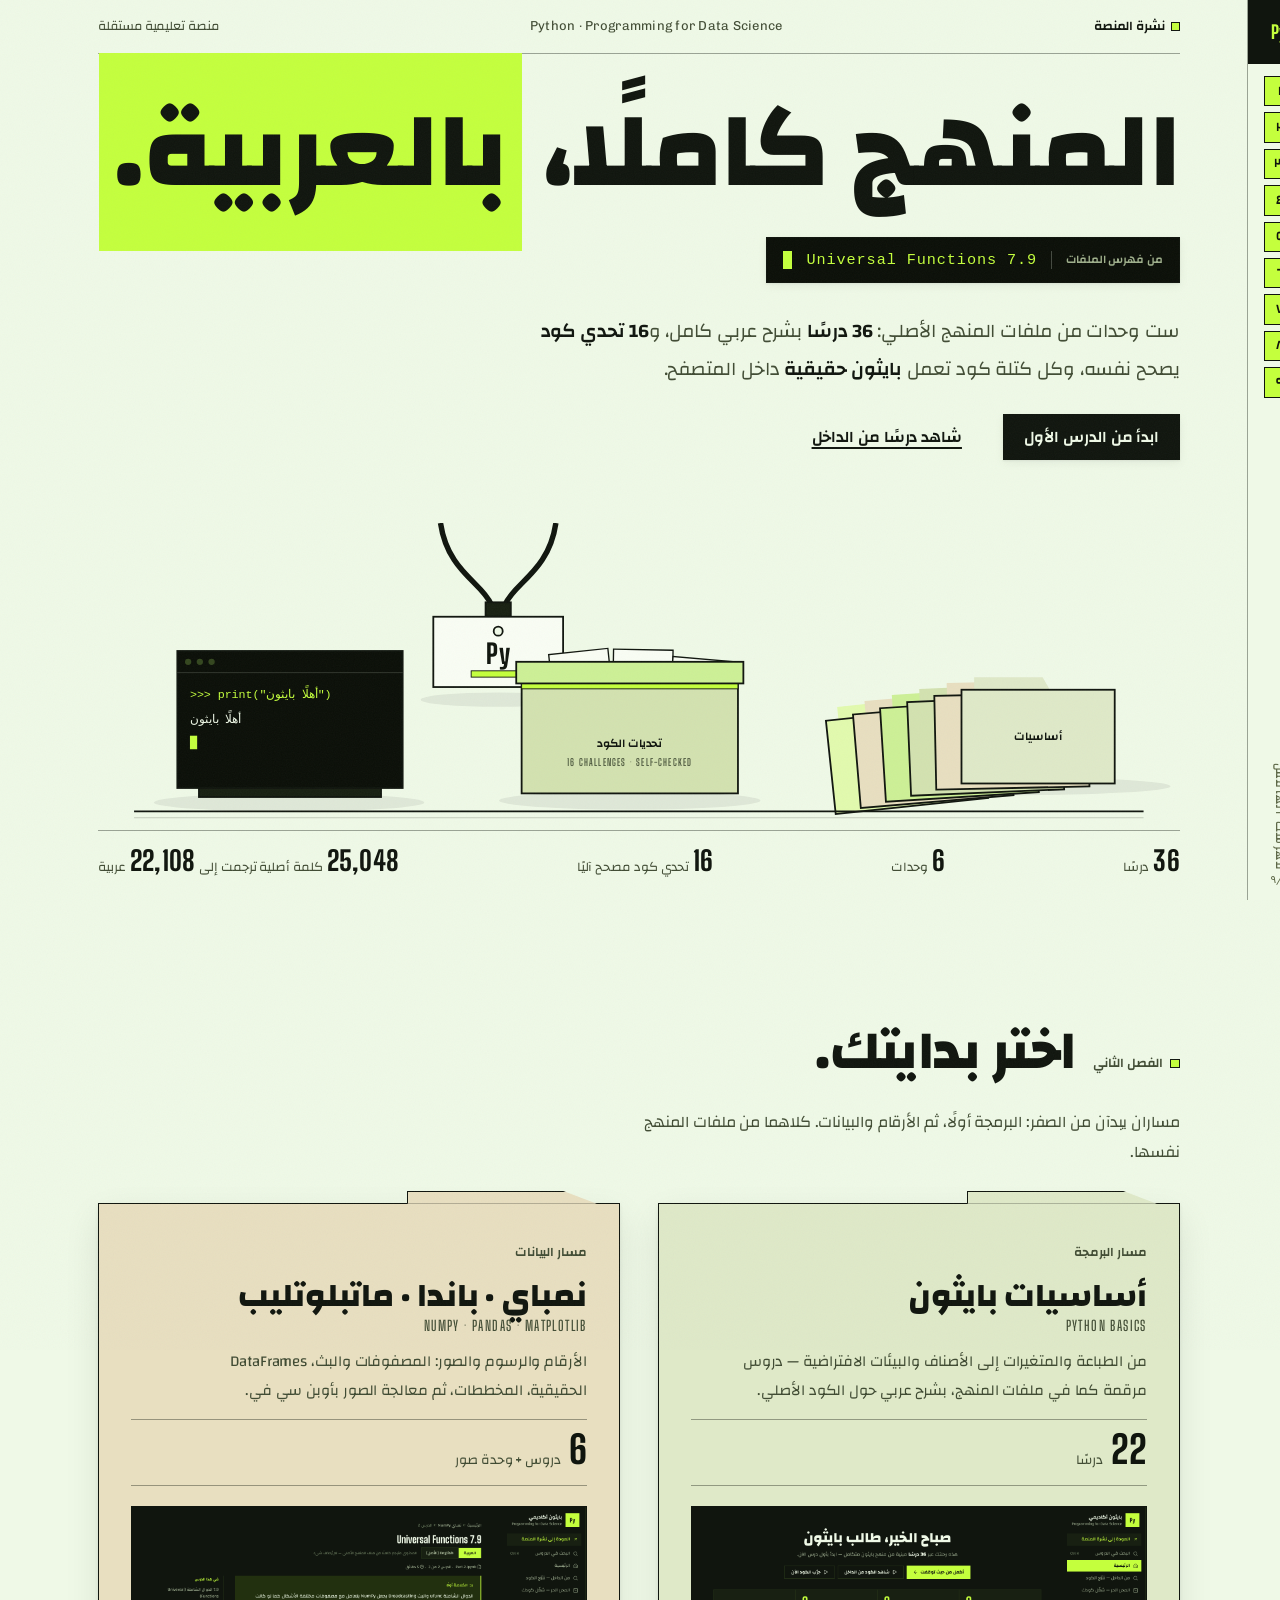
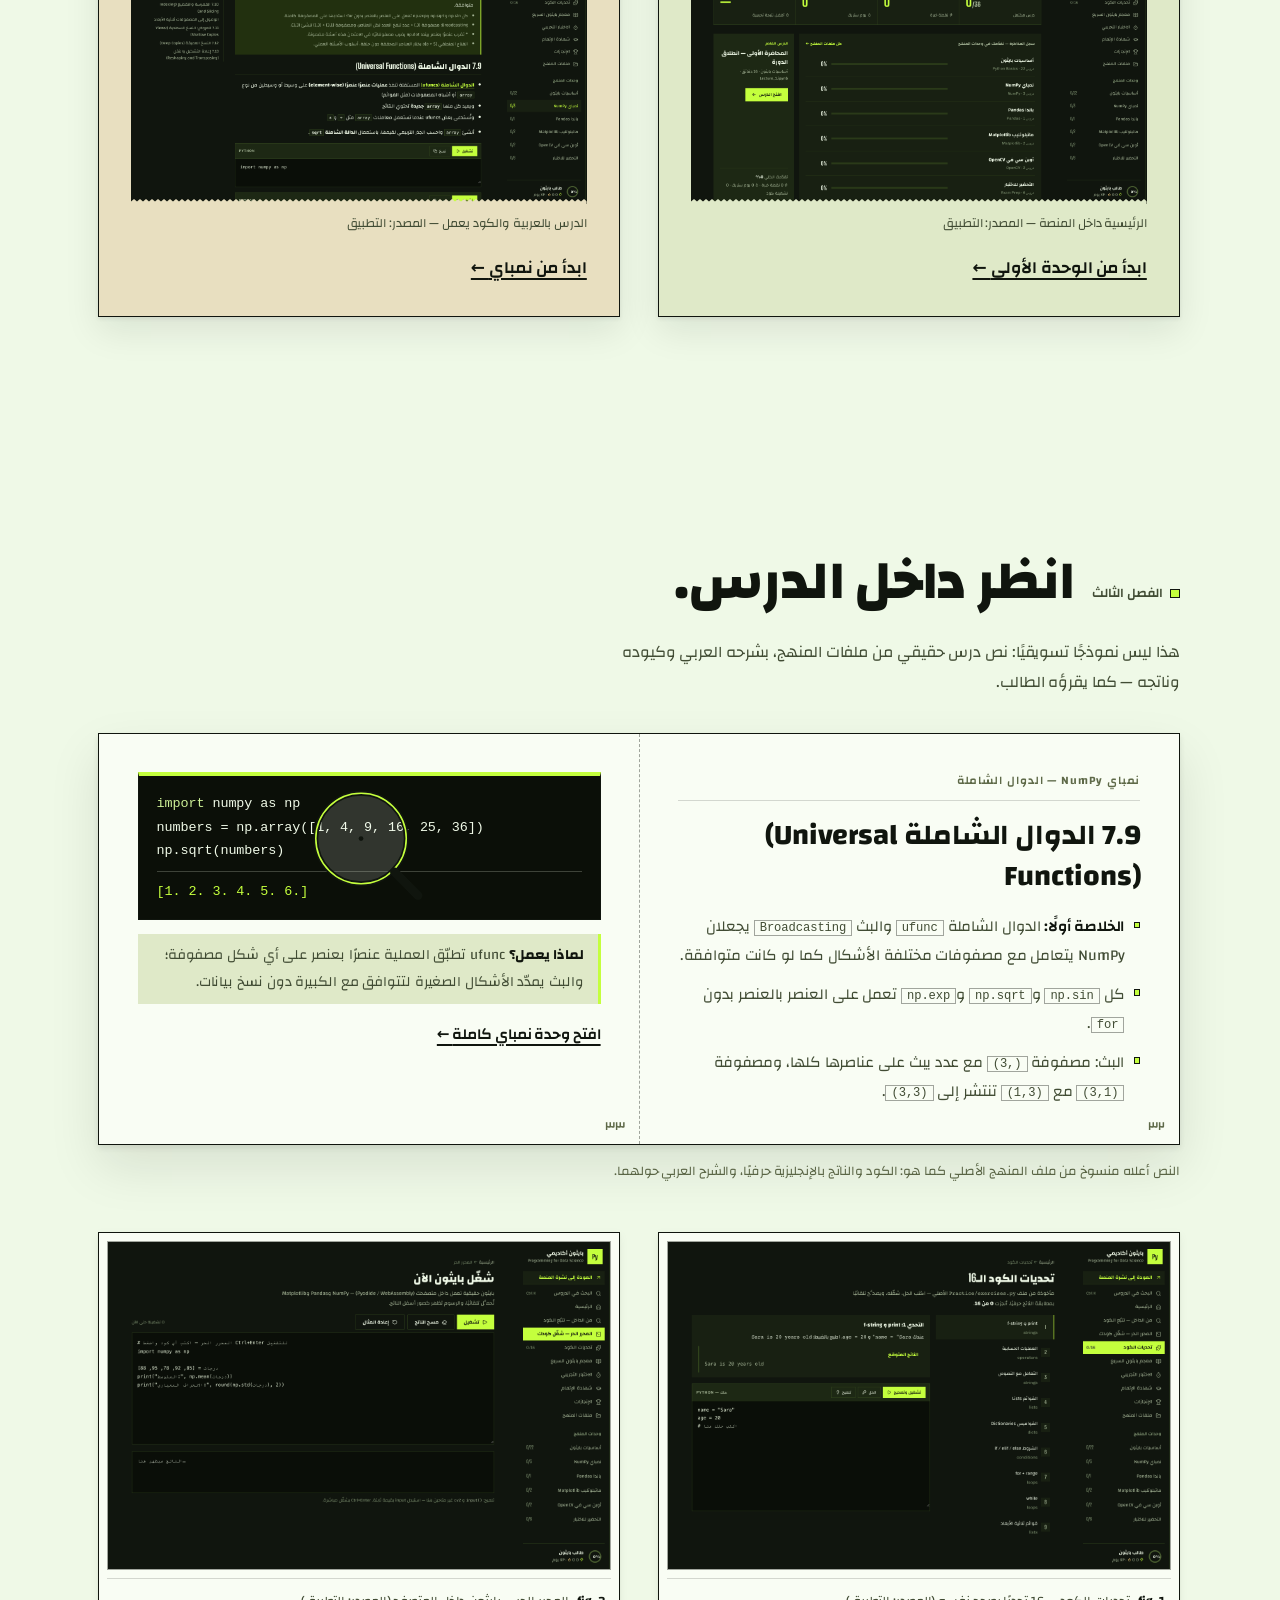
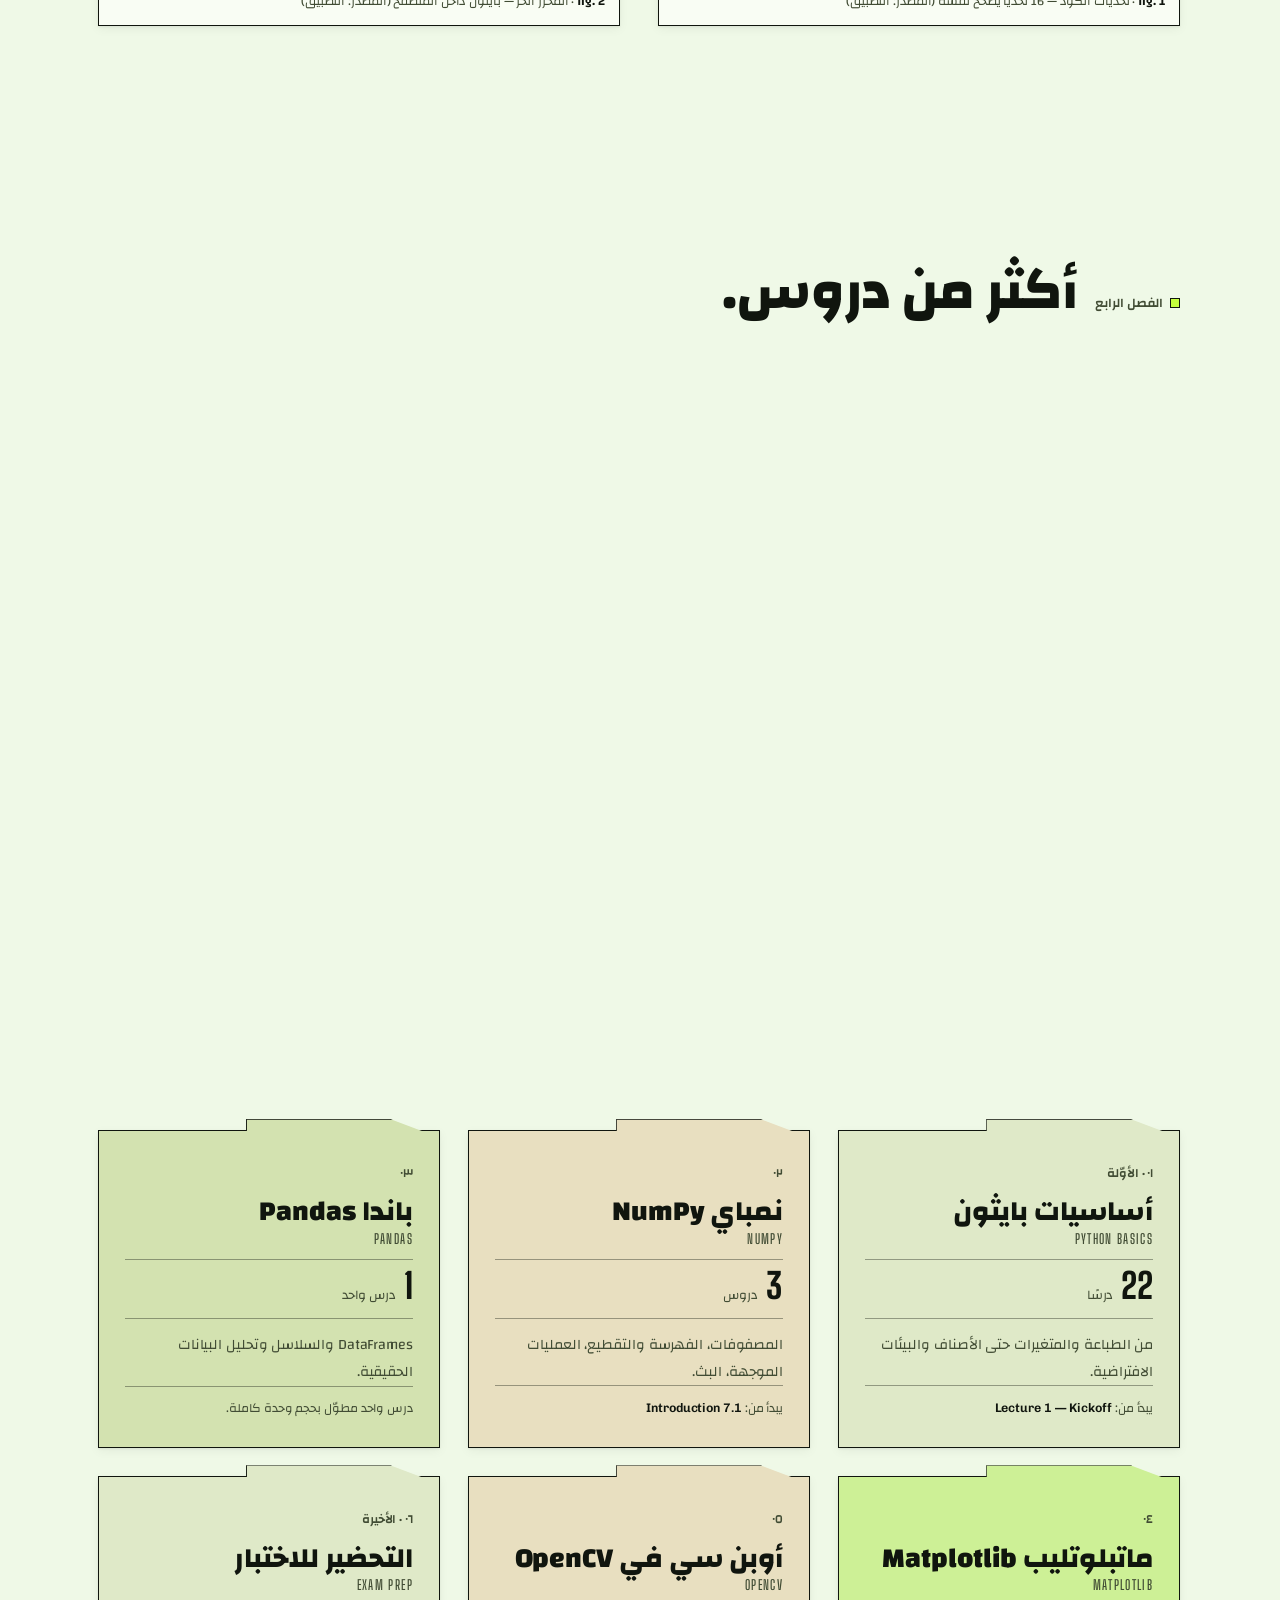
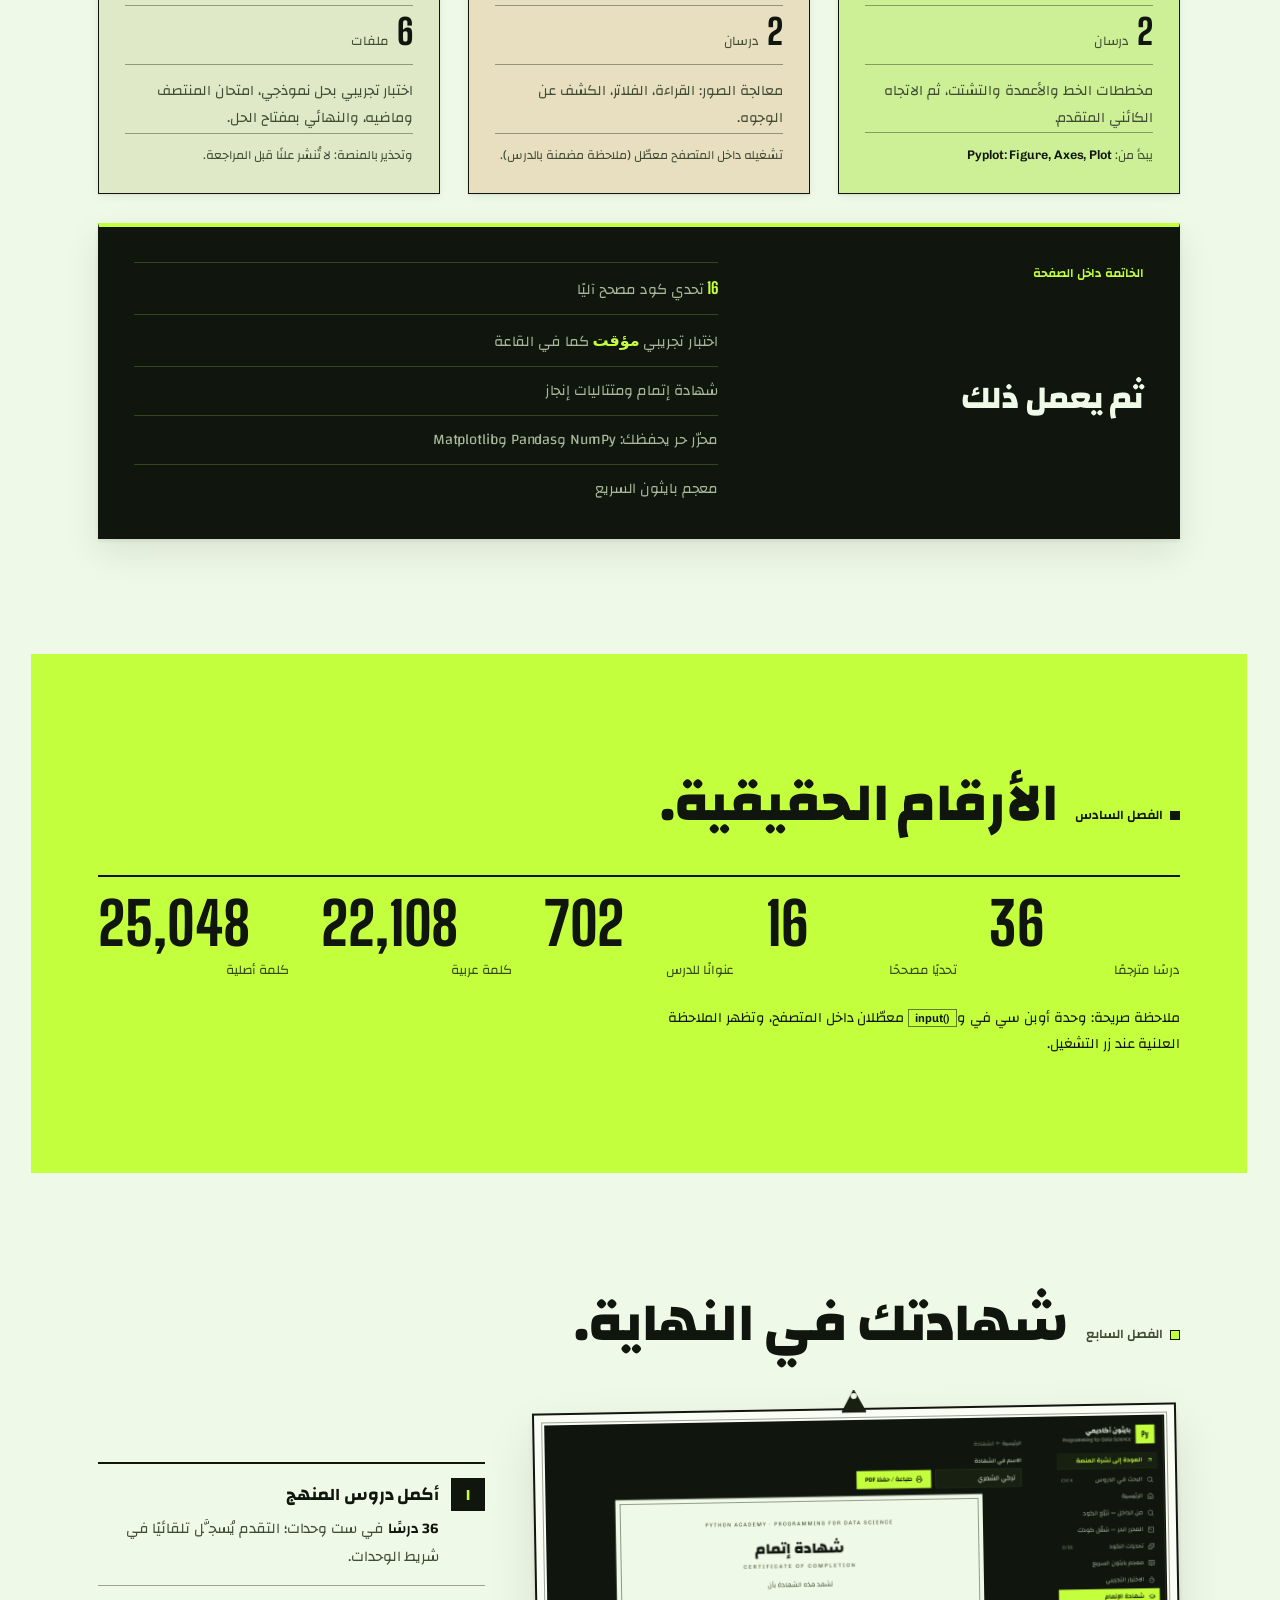
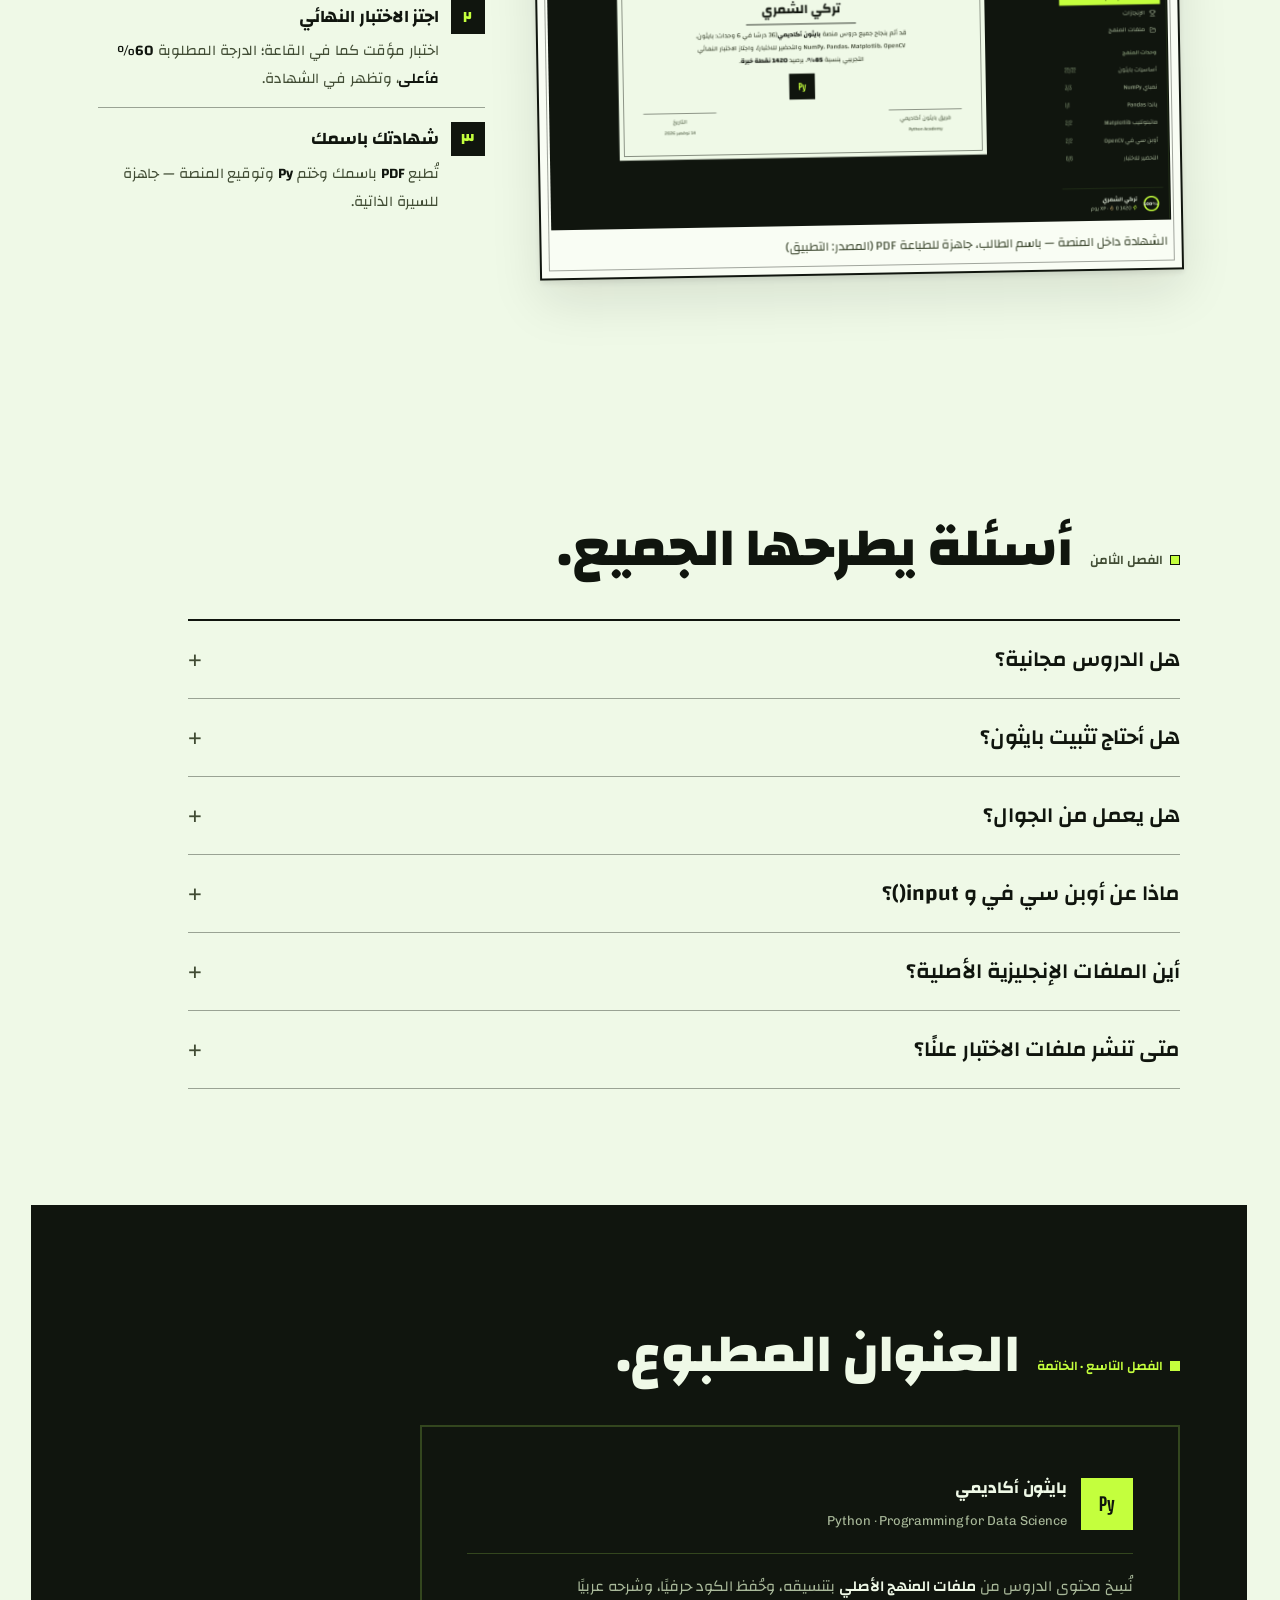
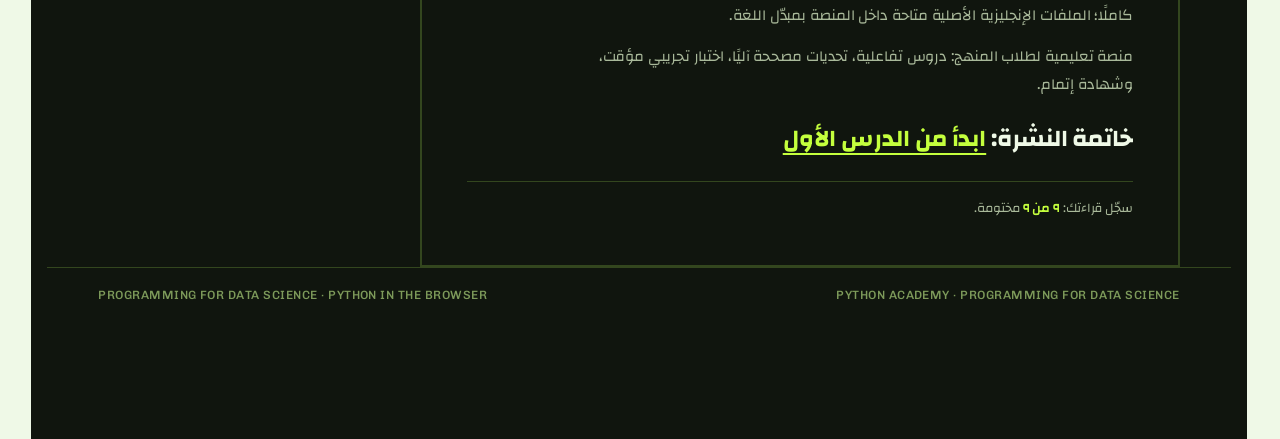
==== commit ef0e6614: "Publish: Python Academy standalone; remove university/course references" ====
--- a/index.html
+++ b/index.html
@@ -4,12 +4,12 @@
 <meta charset="UTF-8" />
 <meta name="viewport" content="width=device-width, initial-scale=1.0" />
 <meta name="theme-color" content="#eff9e7" />
-<title>بايثون أكاديمي · نشرة المقرر CSC 605 بالعربية</title>
+<title>بايثون أكاديمي · نشرة المنصة بالعربية</title>
 <link rel="icon" href="data:image/svg+xml,%3Csvg xmlns='http://www.w3.org/2000/svg' viewBox='0 0 64 64'%3E%3Crect width='64' height='64' fill='%2310150e'/%3E%3Crect x='10' y='27' width='44' height='10' fill='%23c4ff3d'/%3E%3C/svg%3E" />
-<meta name="description" content="نشرة تعريفية بمنصة بايثون أكاديمي: 36 درسًا لمقرر CSC 605 Programming for Data Science بشرح عربي كامل، وبايثون حقيقية تعمل داخل المتصفح." />
+<meta name="description" content="نشرة تعريفية بمنصة بايثون أكاديمي: 36 درسًا في Programming for Data Science بشرح عربي كامل، وبايثون حقيقية تعمل داخل المتصفح." />
 <meta property="og:type" content="website" />
 <meta property="og:locale" content="ar_AR" />
-<meta property="og:title" content="بايثون أكاديمي · نشرة المقرر CSC 605 بالعربية" />
+<meta property="og:title" content="بايثون أكاديمي · نشرة المنصة بالعربية" />
 <meta property="og:description" content="ست وحدات، 36 درسًا بشرح عربي كامل، و16 تحدي كود يصحح نفسه، وبايثون حقيقية داخل المتصفح." />
 <meta name="twitter:card" content="summary" />
 <link rel="preconnect" href="https://fonts.googleapis.com" />
@@ -24,13 +24,13 @@
 
 <!-- ═══ رافد الهامش: سجل القراءة المختوم ═══ -->
 <nav class="foliorail" aria-label="سجلّ القراءة">
-  <a class="mark" href="#top" aria-label="الصفحة الأولى">605</a>
+  <a class="mark" href="#top" aria-label="الصفحة الأولى">Py</a>
   <div class="stamps">
     <button class="stamp" data-go="top" aria-label="الفصل الأول: المكتب">١</button>
     <button class="stamp" data-go="start" aria-label="الفصل الثاني: اختر بدايتك">٢</button>
     <button class="stamp" data-go="inside" aria-label="الفصل الثالث: انظر داخل الدرس">٣</button>
     <button class="stamp" data-go="more" aria-label="الفصل الرابع: أكثر من دروس">٤</button>
-    <button class="stamp" data-go="index" aria-label="الفصل الخامس: فهرست المقرر">٥</button>
+    <button class="stamp" data-go="index" aria-label="الفصل الخامس: فهرست المنهج">٥</button>
     <button class="stamp" data-go="numbers" aria-label="الفصل السادس: الأرقام">٦</button>
     <button class="stamp" data-go="pass" aria-label="الفصل السابع: شهادتك">٧</button>
     <button class="stamp" data-go="faq" aria-label="الفصل الثامن: الأسئلة">٨</button>
@@ -47,18 +47,18 @@
   <section class="sc-section titlepage" id="top">
     <div class="sc-wrap">
       <div class="folio-top" data-sc-in data-sc-stagger="40">
-        <span class="ar">نشرة المقرر</span>
-        <span class="en">CSC 605 · Programming for Data Science</span>
-        <span>جامعة تبوك</span>
+        <span class="ar">نشرة المنصة</span>
+        <span class="en">Python · Programming for Data Science</span>
+        <span>منصة تعليمية مستقلة</span>
       </div>
       <div class="title-copy" data-sc-in data-sc-stagger="70">
-        <h1>المقرر كاملًا، <em>بالعربية.</em></h1>
-        <div class="hx-screen" role="img" aria-label="من فهرس ملفات المقرر">
+        <h1>المنهج كاملًا، <em>بالعربية.</em></h1>
+        <div class="hx-screen" role="img" aria-label="من فهرس ملفات المنهج">
           <span class="hx-screen-label">من فهرس الملفات</span>
           <span class="hx-screen-word" id="screen-word" data-words="Lecture 1 — Kickoff,7.9 Universal Functions,7.1 Introduction,Pyplot: Figure, Axes, Plot,cv2.imread()">Lecture 1 — Kickoff</span>
           <span class="hx-caret" aria-hidden="true"></span>
         </div>
-        <p class="lede">ست وحدات من ملفات المقرر الأصلي: <b>36 درسًا</b> بشرح عربي كامل، و<b>16 تحدي كود</b> يصحح نفسه، وكل كتلة كود تعمل <b>بايثون حقيقية</b> داخل المتصفح.</p>
+        <p class="lede">ست وحدات من ملفات المنهج الأصلي: <b>36 درسًا</b> بشرح عربي كامل، و<b>16 تحدي كود</b> يصحح نفسه، وكل كتلة كود تعمل <b>بايثون حقيقية</b> داخل المتصفح.</p>
         <nav class="title-links">
           <a class="btn-primary" href="app/?from=prospectus" target="_blank" rel="noopener">ابدأ من الدرس الأول</a>
           <a class="link-plain" href="#inside">شاهد درسًا من الداخل</a>
@@ -66,7 +66,7 @@
       </div>
 
       <!-- مشهد المكتب: مجلدات الوحدات، علبة التحديات، الطرفية، شارة الشهادة -->
-      <svg class="desk" viewBox="0 0 1200 340" role="img" aria-label="رسم مكتب: مجلدات وحدات المقرر، علبة بطاقات التحديات، طرفية بايثون، وشارة 605" data-sc-in>
+      <svg class="desk" viewBox="0 0 1200 340" role="img" aria-label="رسم مكتب: مجلدات وحدات المنهج، علبة بطاقات التحديات، طرفية بايثون، وشارة Py" data-sc-in>
         <!-- ظلال هادئة -->
         <ellipse cx="1010" cy="292" rx="180" ry="10" fill="rgba(16,21,14,.07)"/>
         <ellipse cx="590" cy="308" rx="145" ry="10" fill="rgba(16,21,14,.07)"/>
@@ -80,7 +80,7 @@
           <g transform="translate(0 104)">
             <rect x="0" y="0" width="144" height="78" fill="#f9fdf4" stroke="#10150e" stroke-width="2"/>
             <circle cx="72" cy="16" r="5" fill="#eff9e7" stroke="#10150e" stroke-width="2"/>
-            <text class="lanyard-id" x="72" y="52" text-anchor="middle">CSC 605</text>
+            <text class="lanyard-id" x="72" y="52" text-anchor="middle">Py</text>
             <rect x="42" y="60" width="60" height="7" fill="#c4ff3d" stroke="#10150e" stroke-width="1"/>
           </g>
         </g>
@@ -130,14 +130,14 @@
       </svg>
 
       <!-- مشهد مصغّر للجوال -->
-      <svg class="desk-mini" viewBox="0 0 320 200" role="img" aria-label="رسم مصغّر: مجلد، علبة تحديات، وشارة 605" data-sc-in>
+      <svg class="desk-mini" viewBox="0 0 320 200" role="img" aria-label="رسم مصغّر: مجلد، علبة تحديات، وشارة Py" data-sc-in>
         <ellipse cx="255" cy="172" rx="62" ry="6" fill="rgba(16,21,14,.07)"/>
         <ellipse cx="160" cy="176" rx="52" ry="6" fill="rgba(16,21,14,.07)"/>
         <ellipse cx="55" cy="120" rx="40" ry="5" fill="rgba(16,21,14,.07)"/>
         <g transform="translate(8 58)">
           <rect x="0" y="0" width="96" height="56" fill="#f9fdf4" stroke="#10150e" stroke-width="2"/>
           <circle cx="48" cy="12" r="3.5" fill="#eff9e7" stroke="#10150e" stroke-width="2"/>
-          <text class="lanyard-id" x="48" y="38" text-anchor="middle" style="font-size:16px">605</text>
+          <text class="lanyard-id" x="48" y="38" text-anchor="middle" style="font-size:16px">Py</text>
           <rect x="30" y="44" width="36" height="5" fill="#c4ff3d" stroke="#10150e" stroke-width="1"/>
         </g>
         <g transform="translate(100 86)">
@@ -170,14 +170,14 @@
         <span class="chap-no">الفصل الثاني</span>
         <h2>اختر بدايتك.</h2>
       </div>
-      <p class="sec-lede" data-sc-in>مساران يبدآن من الصفر: البرمجة أولًا، ثم الأرقام والبيانات. كلاهما من ملفات المقرر نفسها.</p>
+      <p class="sec-lede" data-sc-in>مساران يبدآن من الصفر: البرمجة أولًا، ثم الأرقام والبيانات. كلاهما من ملفات المنهج نفسها.</p>
       <div class="start-grid" data-sc-in data-sc-stagger="90">
 
         <article class="track track--musk">
           <div class="track-tab">مسار البرمجة</div>
           <h3>أساسيات بايثون</h3>
           <div class="track-en">PYTHON BASICS</div>
-          <p>من الطباعة والمتغيرات إلى الأصناف والبيئات الافتراضية — دروس مرقمة كما في ملفات المقرر، بشرح عربي حول الكود الأصلي.</p>
+          <p>من الطباعة والمتغيرات إلى الأصناف والبيئات الافتراضية — دروس مرقمة كما في ملفات المنهج، بشرح عربي حول الكود الأصلي.</p>
           <div class="m-count"><b>22</b><span>درسًا</span></div>
           <figure class="cutshot">
             <div class="cut-frame">
@@ -216,7 +216,7 @@
         <span class="chap-no">الفصل الثالث</span>
         <h2>انظر داخل الدرس.</h2>
       </div>
-      <p class="sec-lede" data-sc-in>هذا ليس نموذجًا تسويقيًا: نص درس حقيقي من ملفات المقرر، بشرحه العربي وكيوده وناتجه — كما يقرؤه الطالب.</p>
+      <p class="sec-lede" data-sc-in>هذا ليس نموذجًا تسويقيًا: نص درس حقيقي من ملفات المنهج، بشرحه العربي وكيوده وناتجه — كما يقرؤه الطالب.</p>
 
       <div class="book-stage" data-sc-in>
         <div class="book">
@@ -249,7 +249,7 @@
           </svg>
         </div>
       </div>
-      <p class="bk-foot" data-sc-in>النص أعلاه منسوخ من ملف المقرر الأصلي كما هو: الكود والناتج بالإنجليزية حرفيًا، والشرح العربي حولهما.</p>
+      <p class="bk-foot" data-sc-in>النص أعلاه منسوخ من ملف المنهج الأصلي كما هو: الكود والناتج بالإنجليزية حرفيًا، والشرح العربي حولهما.</p>
 
       <div class="plates" data-sc-in data-sc-stagger="90">
         <figure class="plate">
@@ -316,22 +316,22 @@
             <line x1="94" y1="126" x2="104" y2="138" stroke="#10150e" stroke-width="4"/>
             <polygon points="196,116 182,140 210,140" fill="#10150e"/>
             <circle cx="196" cy="88" r="27" fill="#c4ff3d" stroke="#10150e" stroke-width="2.5"/>
-            <text x="196" y="95" text-anchor="middle" style="font:800 17px/1 'Big Shoulders Display',sans-serif;fill:#10150e">605</text>
+            <text x="196" y="95" text-anchor="middle" style="font:800 17px/1 'Big Shoulders Display',sans-serif;fill:#10150e">Py</text>
           </svg>
           <h3>اختبار مؤقت وشهادة</h3>
-          <p>اختبار تجريبي <b>مؤقت</b> بحل نموذجي كما في القاعة، وشهادة إتمام باسم الطالب عند إكمال المقرر.</p>
-        </article>
-
-      </div>
-    </div>
-  </section>
-
-  <!-- ═══ ٥ فهرست المقرر ═══ -->
+          <p>اختبار تجريبي <b>مؤقت</b> بحل نموذجي كما في القاعة، وشهادة إتمام باسم الطالب عند إكمال المنهج.</p>
+        </article>
+
+      </div>
+    </div>
+  </section>
+
+  <!-- ═══ ٥ فهرست المنهج ═══ -->
   <section class="sc-section" id="index">
     <div class="sc-wrap">
       <div class="chap-head" data-sc-in data-sc-stagger="50">
         <span class="chap-no">الفصل الخامس · الذروة</span>
-        <h2>فهرست المقرر، كاملًا.</h2>
+        <h2>فهرست المنهج، كاملًا.</h2>
       </div>
       <p class="sec-lede" data-sc-in>ست وحدات، و36 درسًا مرقمة كما في الملفات الأصلية. كل مجلد يفتح على بدايته.</p>
 
@@ -438,7 +438,7 @@
               <circle cx="14" cy="8" r="3" fill="#eff9e7"/>
             </svg>
             <figure>
-              <img src="assets/fig-certificate.png" alt="شهادة إتمام صادرة باسم الطالب: ختم 605 وتوقيع د. أسامة الفقيهي ودرجة الاختبار" width="1440" height="940" loading="lazy" />
+              <img src="assets/fig-certificate.png" alt="شهادة إتمام صادرة باسم الطالب: ختم Py وتوقيع المنصة ودرجة الاختبار" width="1440" height="940" loading="lazy" />
               <figcaption>الشهادة داخل المنصة — باسم الطالب، جاهزة للطباعة PDF (المصدر: التطبيق)</figcaption>
             </figure>
           </div>
@@ -446,7 +446,7 @@
         <div class="pass-steps" data-sc-in data-sc-stagger="80">
           <div class="pass-step">
             <span class="n">١</span>
-            <div><h3>أكمل دروس المقرر</h3><p><b>36 درسًا</b> في ست وحدات؛ التقدم يُسجَّل تلقائيًا في شريط الوحدات.</p></div>
+            <div><h3>أكمل دروس المنهج</h3><p><b>36 درسًا</b> في ست وحدات؛ التقدم يُسجَّل تلقائيًا في شريط الوحدات.</p></div>
           </div>
           <div class="pass-step">
             <span class="n">٢</span>
@@ -454,7 +454,7 @@
           </div>
           <div class="pass-step">
             <span class="n">٣</span>
-            <div><h3>شهادتك باسمك</h3><p>تُطبع <b>PDF</b> باسمك وختم <b>605</b> وتوقيع المقرر — جاهزة للسيرة الذاتية.</p></div>
+            <div><h3>شهادتك باسمك</h3><p>تُطبع <b>PDF</b> باسمك وختم <b>Py</b> وتوقيع المنصة — جاهزة للسيرة الذاتية.</p></div>
           </div>
         </div>
       </div>
@@ -471,7 +471,7 @@
       <div class="faq-list" data-sc-in>
         <details class="faq-item">
           <summary>هل الدروس مجانية؟</summary>
-          <p>المنصة مخصصة لطلاب <b>CSC 605 / CIT 605</b> في جامعة تبوك؛ كل الدروس والتحديات والاختبار متاحة داخلها دون تسعير.</p>
+          <p>المنصة مخصصة لكل متعلّم عربي يريد إتقان بايثون؛ كل الدروس والتحديات والاختبار متاحة داخلها دون تسعير.</p>
         </details>
         <details class="faq-item">
           <summary>هل أحتاج تثبيت بايثون؟</summary>
@@ -506,17 +506,17 @@
       </div>
       <div class="colo-plate" data-sc-in>
         <div class="markrow">
-          <span class="mark-ring">605</span>
-          <div><b>بايثون أكاديمي</b><br /><span>CSC 605 · Programming for Data Science</span></div>
+          <span class="mark-ring">Py</span>
+          <div><b>بايثون أكاديمي</b><br /><span>Python · Programming for Data Science</span></div>
         </div>
-        <p>نُسِخ محتوى الدروس من <b>ملفات المقرر الأصلي</b> بتنسيقه، وحُفظ الكود حرفيًا، وشرحه عربيًا كاملًا؛ الملفات الإنجليزية الأصلية متاحة داخل المنصة بمبدّل اللغة.</p>
-        <p>منصة تعليمية لطلاب المقرر: دروس تفاعلية، تحديات مصححة آليًا، اختبار تجريبي مؤقت، وشهادة إتمام.</p>
+        <p>نُسِخ محتوى الدروس من <b>ملفات المنهج الأصلي</b> بتنسيقه، وحُفظ الكود حرفيًا، وشرحه عربيًا كاملًا؛ الملفات الإنجليزية الأصلية متاحة داخل المنصة بمبدّل اللغة.</p>
+        <p>منصة تعليمية لطلاب المنهج: دروس تفاعلية، تحديات مصححة آليًا، اختبار تجريبي مؤقت، وشهادة إتمام.</p>
         <p class="cta-line">خاتمة النشرة: <a href="app/?from=prospectus" target="_blank" rel="noopener">ابدأ من الدرس الأول</a></p>
         <div class="readlog-line">سجّل قراءتك: <b><span class="readcount">٠</span> من ٩</b> مختومة.</div>
       </div>
     </div>
     <div class="foot-meta">
-      <span>UNIVERSITY OF TABUK · CSC 605 / CIT 605</span>
+      <span>PYTHON ACADEMY · PROGRAMMING FOR DATA SCIENCE</span>
       <span>PROGRAMMING FOR DATA SCIENCE · PYTHON IN THE BROWSER</span>
     </div>
   </section>
--- a/engine/theme-paper.css
+++ b/engine/theme-paper.css
@@ -366,7 +366,7 @@
 .mo-card p { color: var(--ink-2); font-size: .93rem; }
 .mo-card p b { color: var(--ink); font-weight: 600; }
 
-/* ═══ ٥ فهرست المقرر — المجلدات ═══ */
+/* ═══ ٥ فهرست المنهج — المجلدات ═══ */
 .folder-grid { display: grid; grid-template-columns: repeat(3, minmax(0, 1fr)); gap: clamp(1.1rem, 2.4vw, 1.8rem) ; margin-top: clamp(1.6rem, 3vw, 2.4rem); }
 .folder-card {
   position: relative; border: 1px solid var(--ink); box-shadow: var(--lift-1);
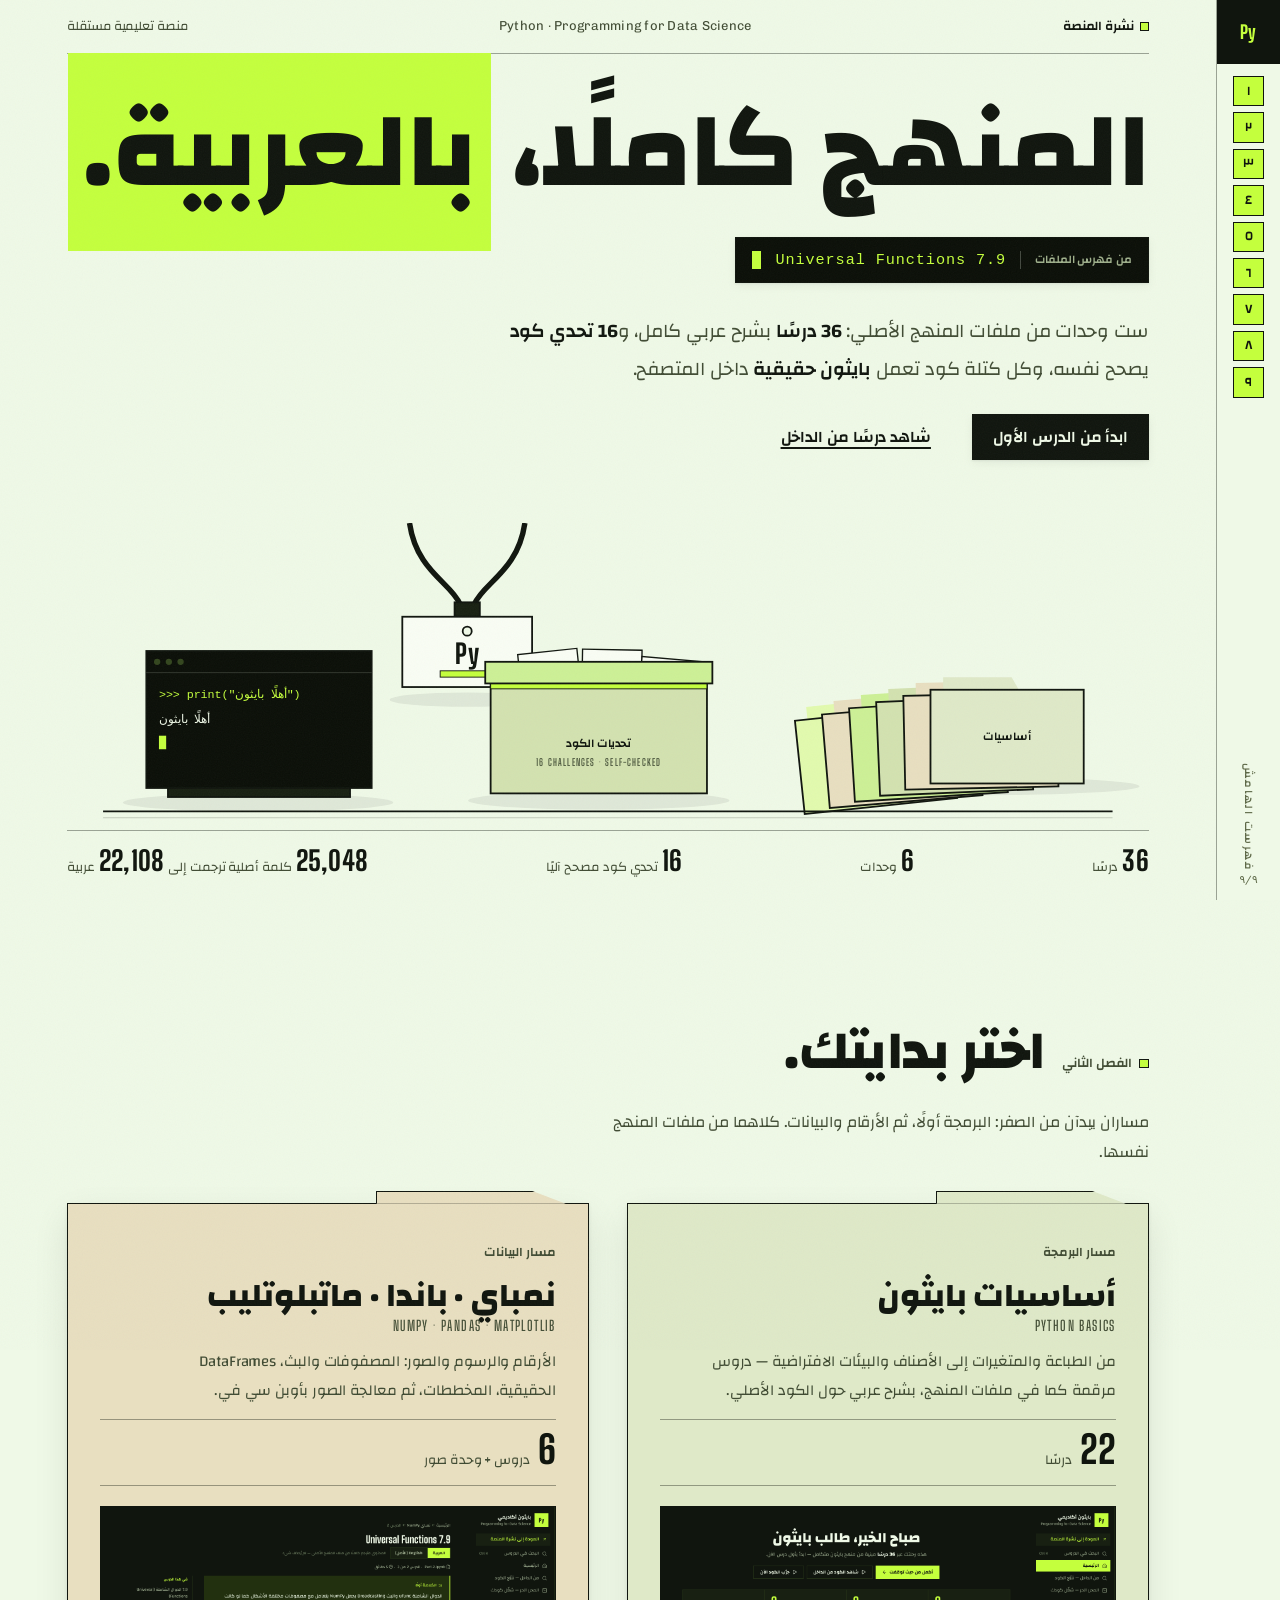
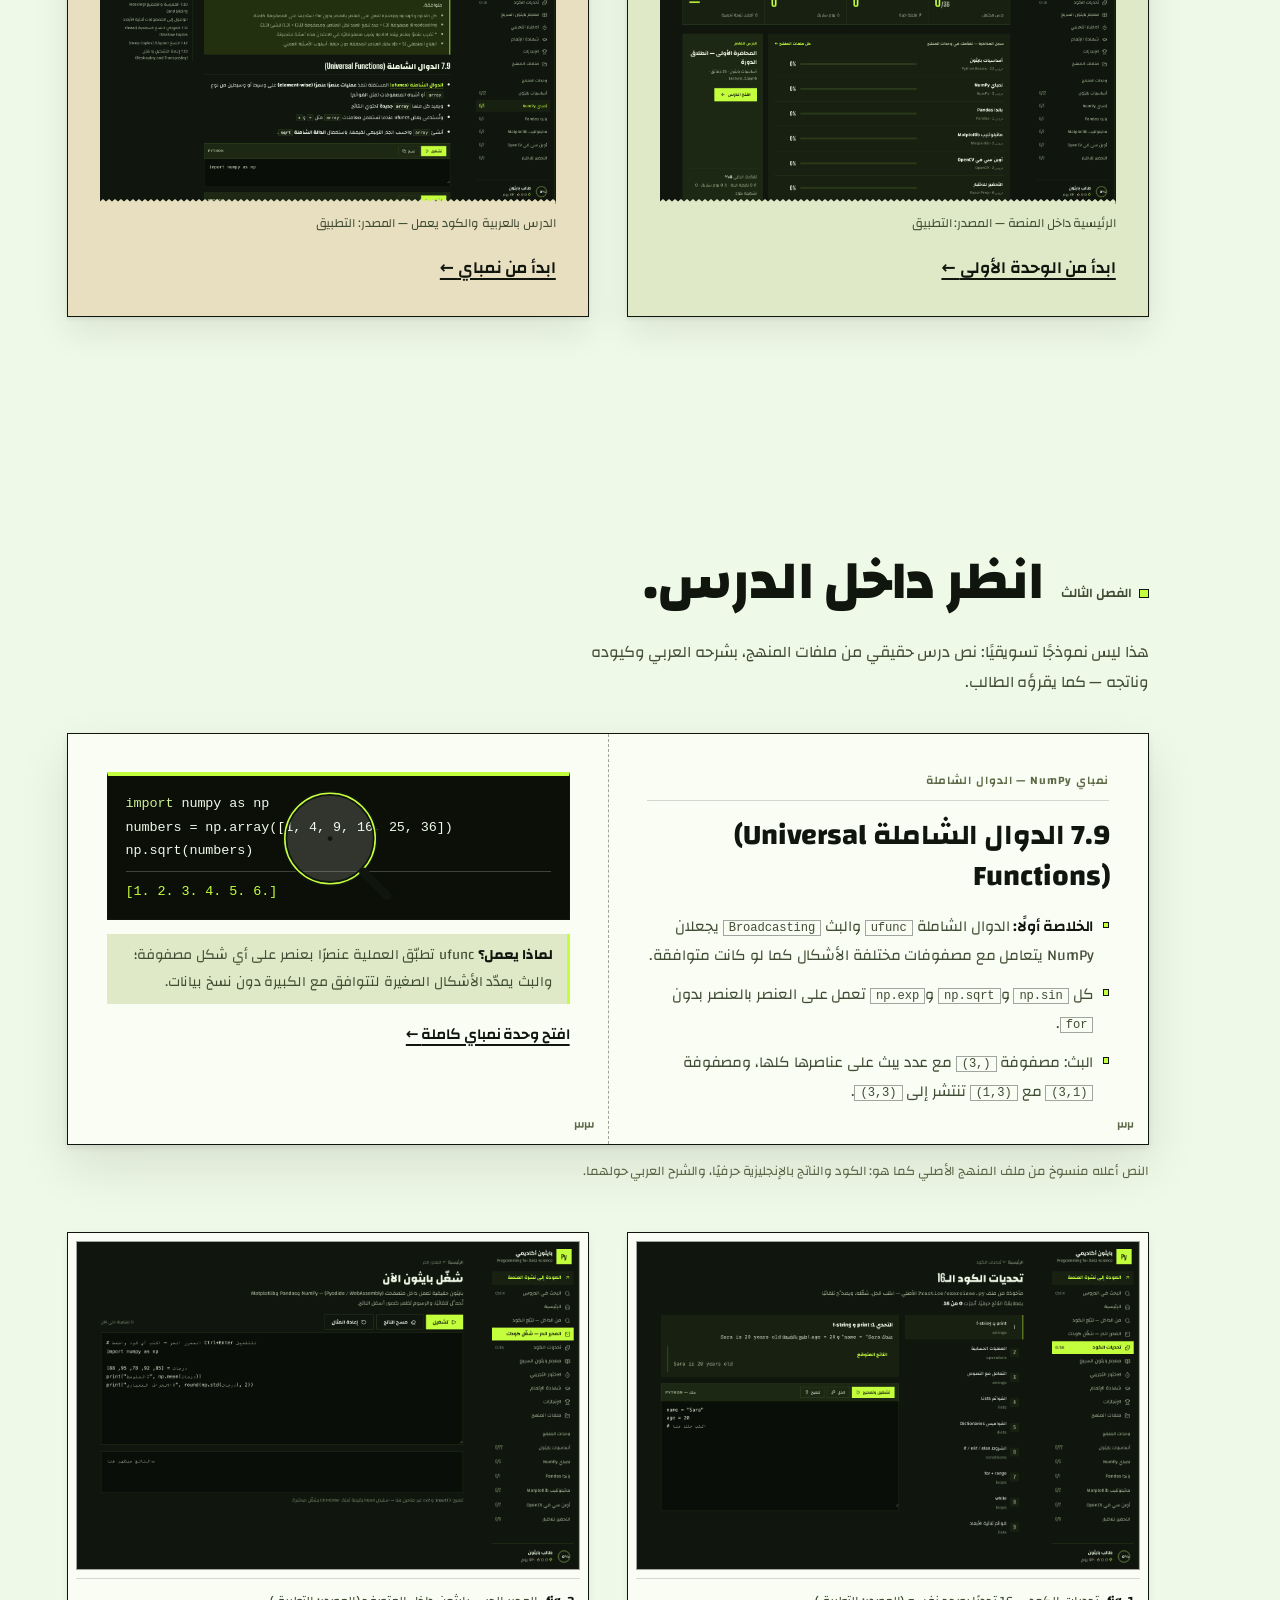
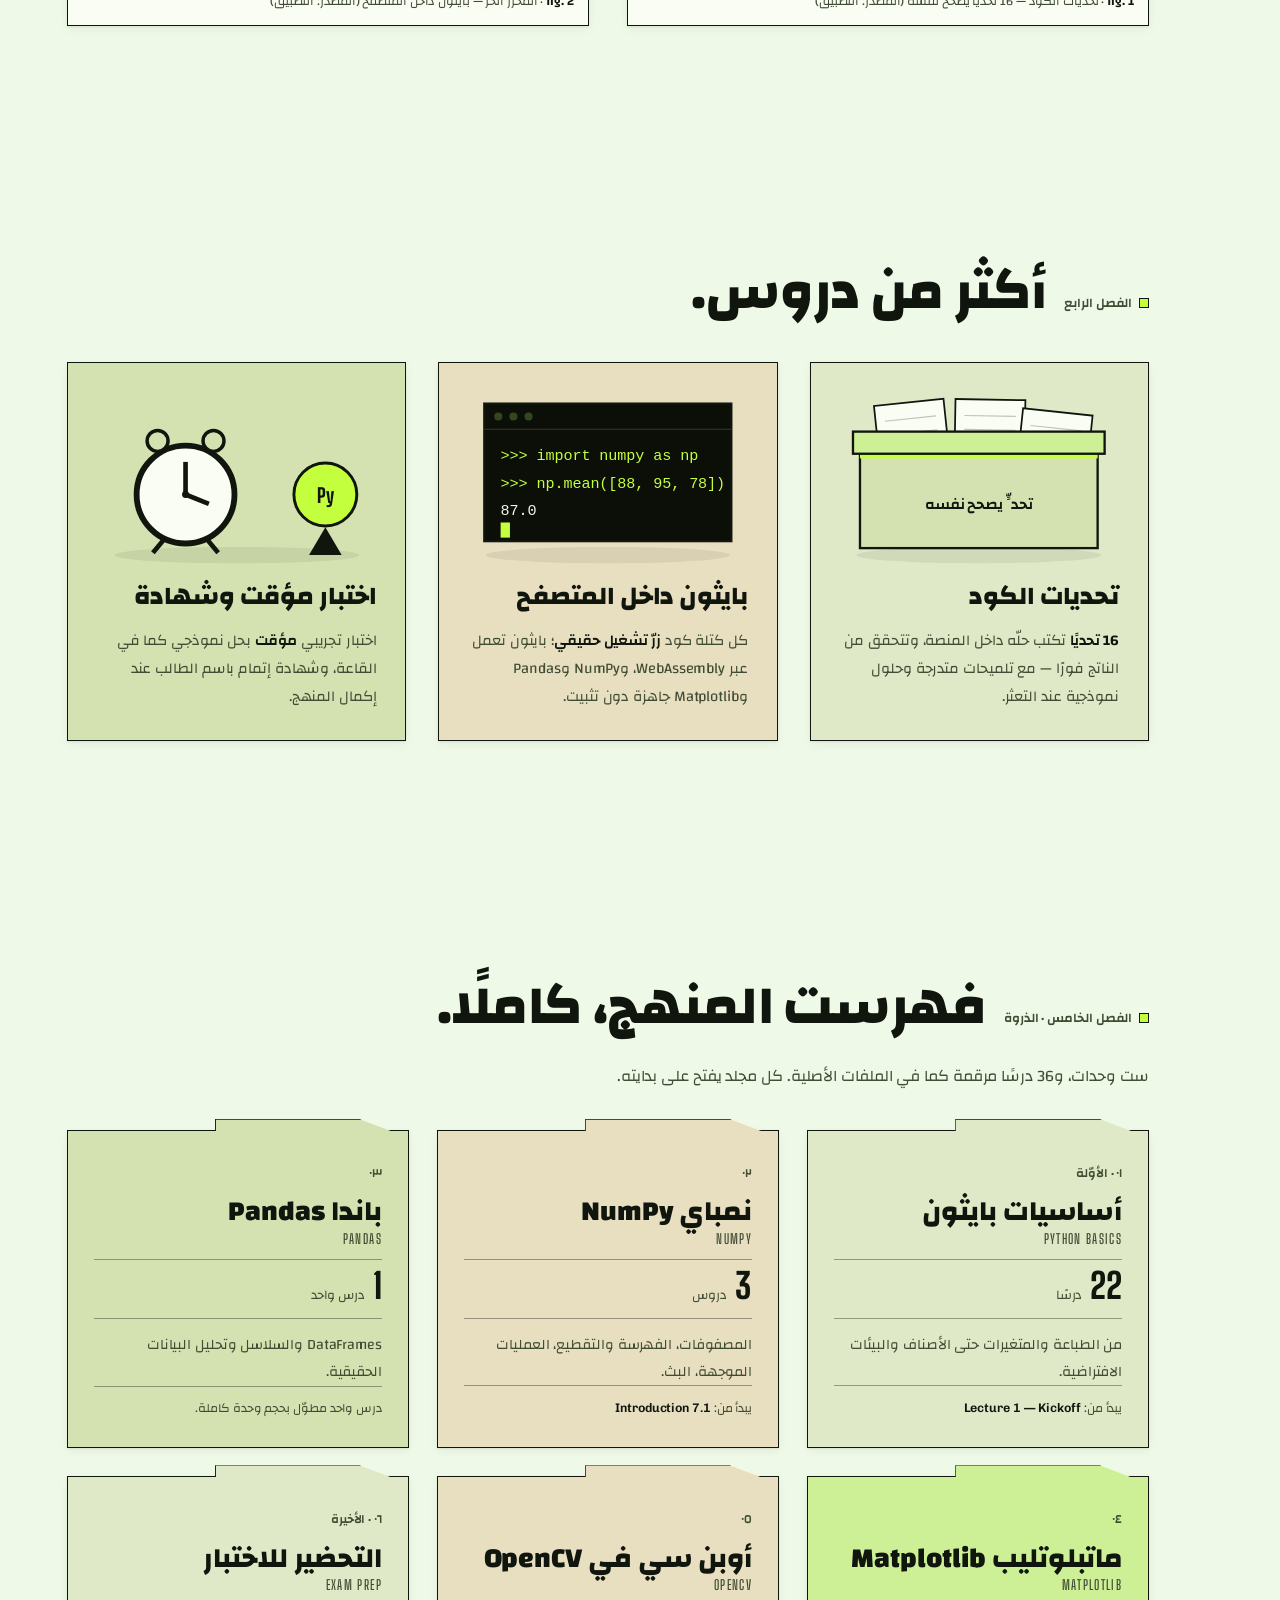
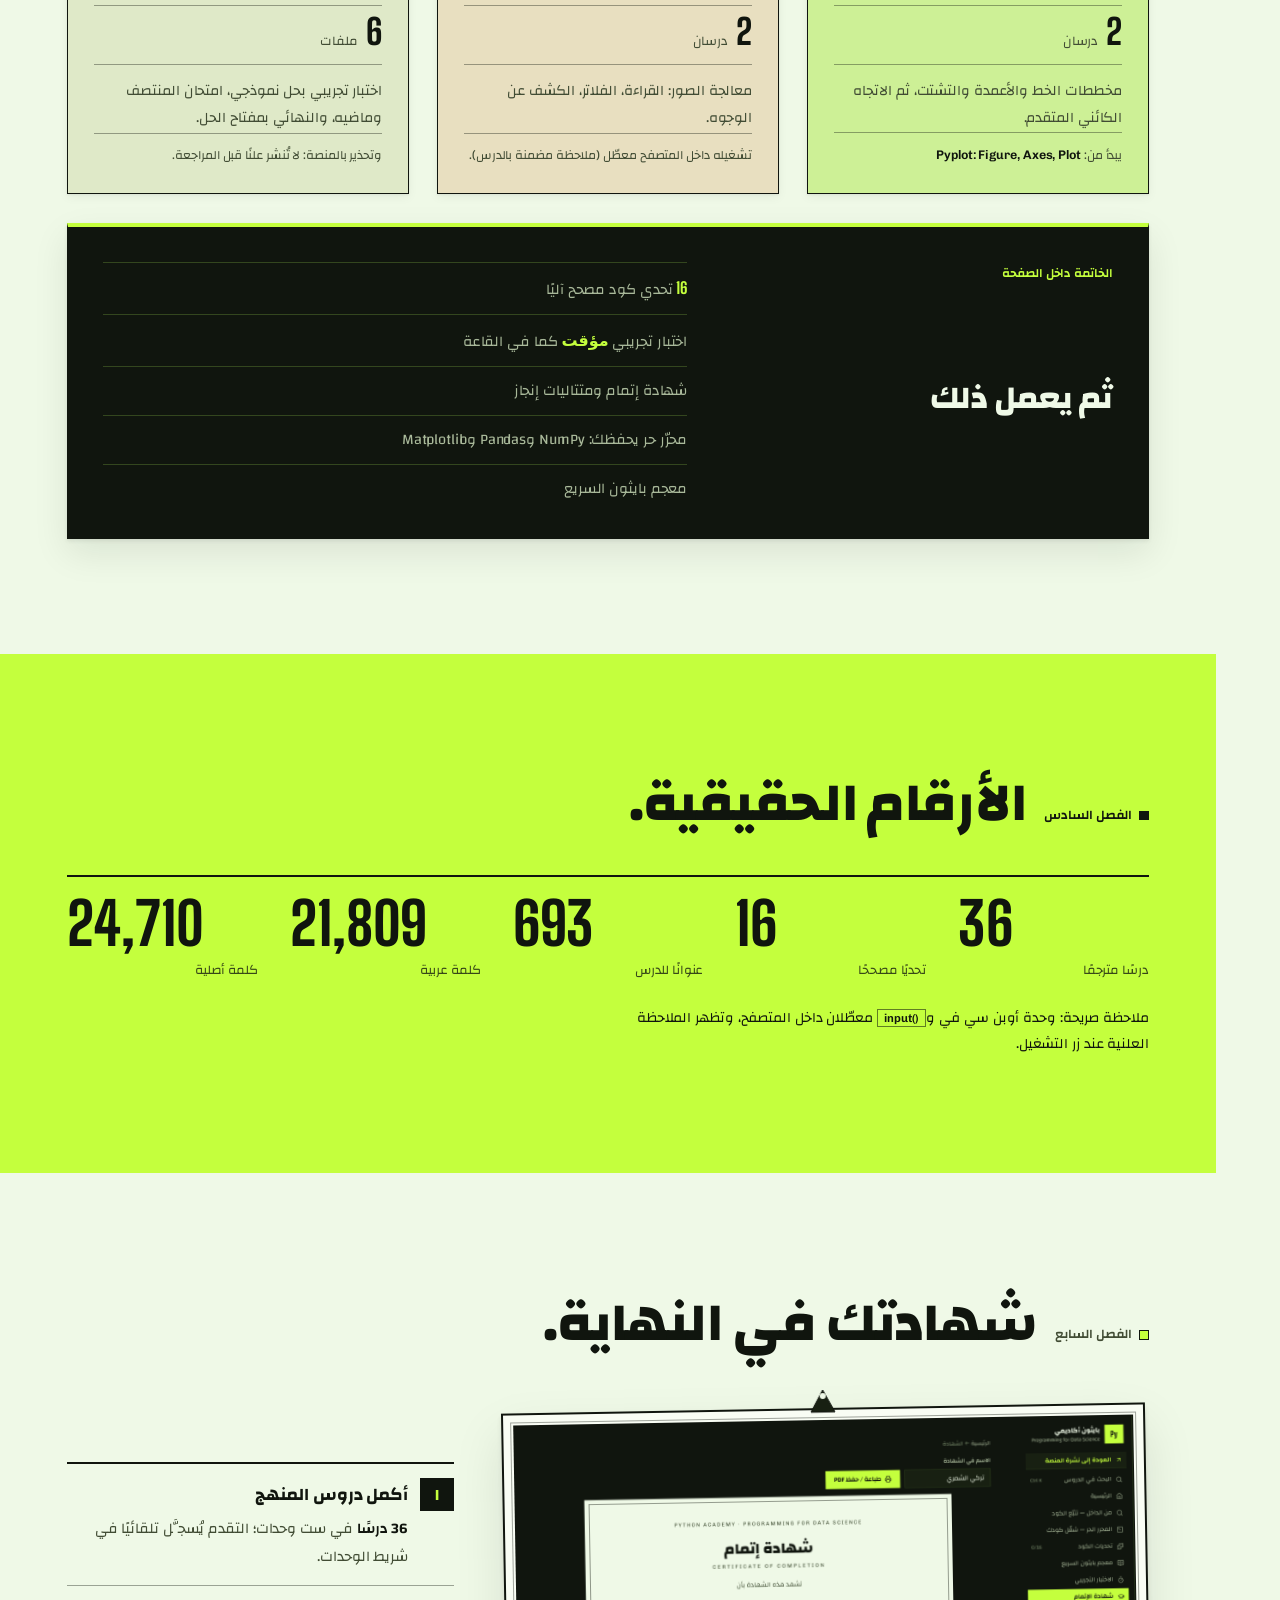
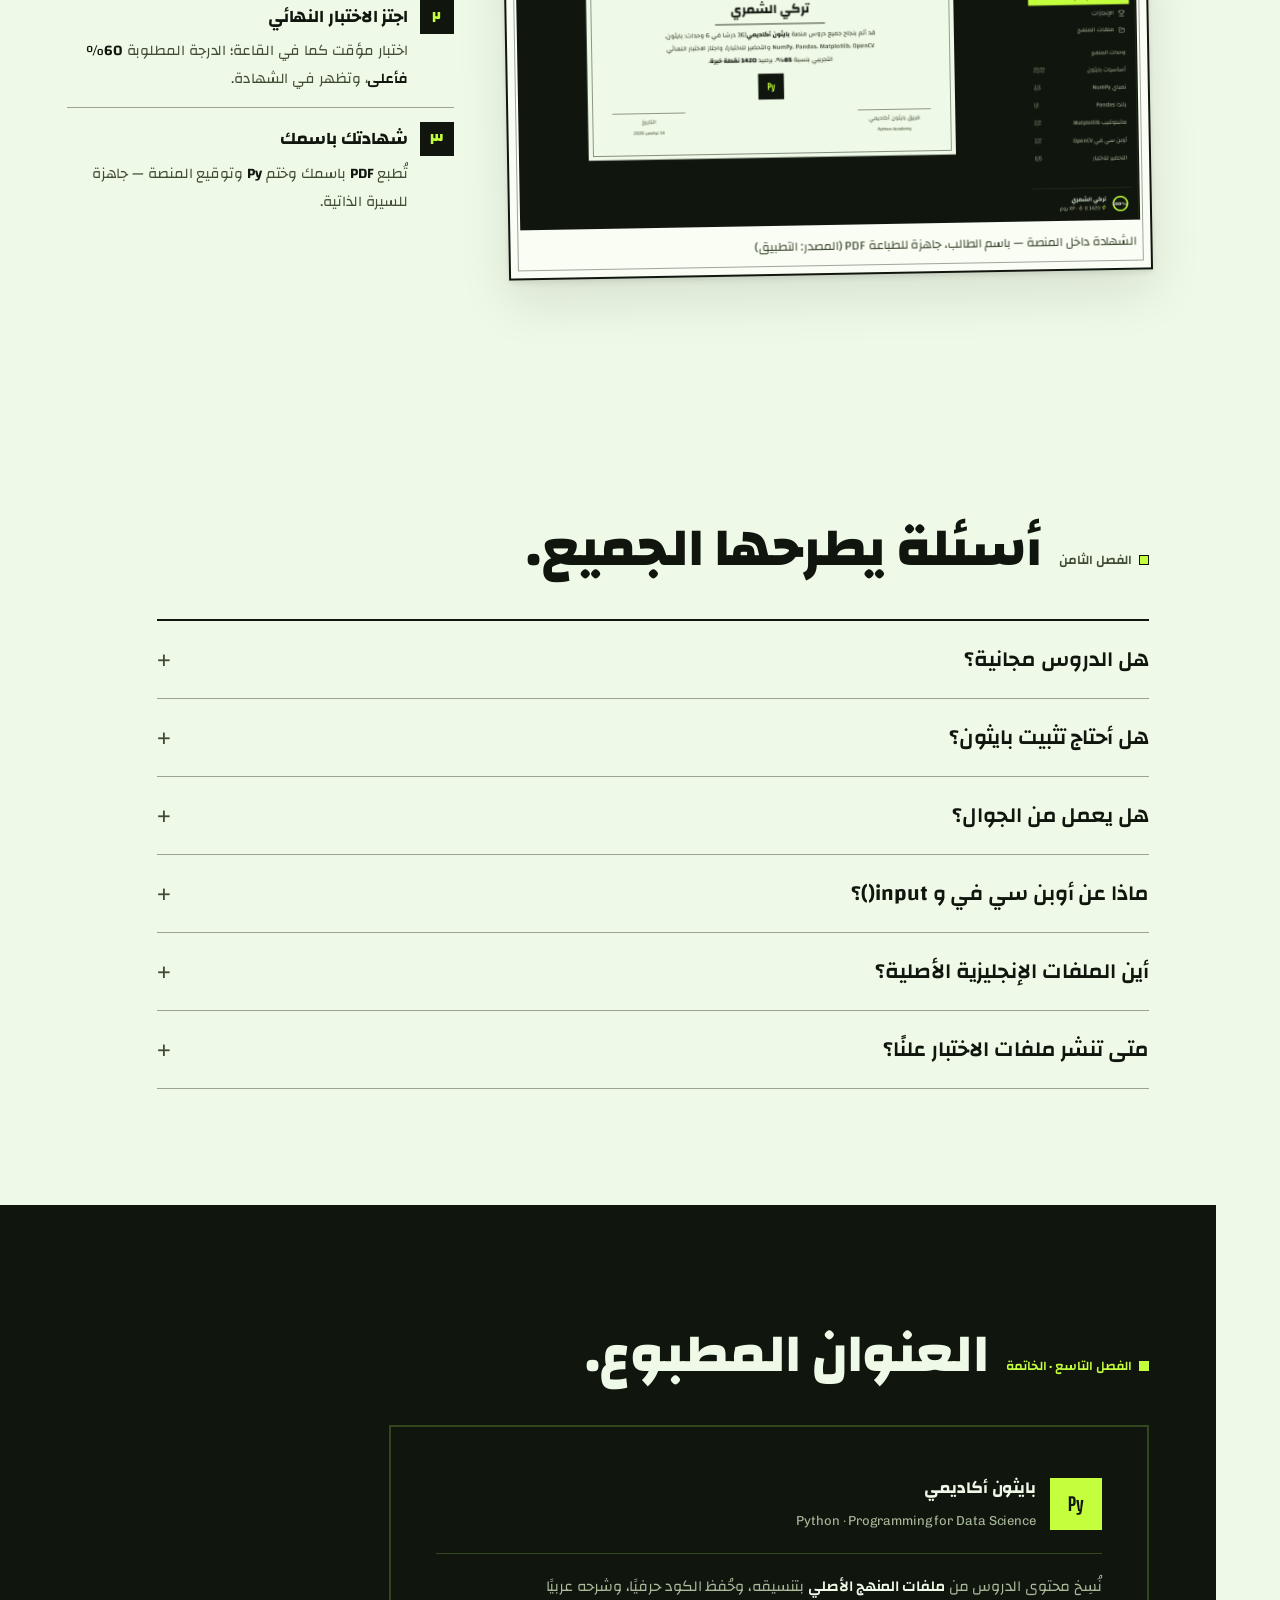
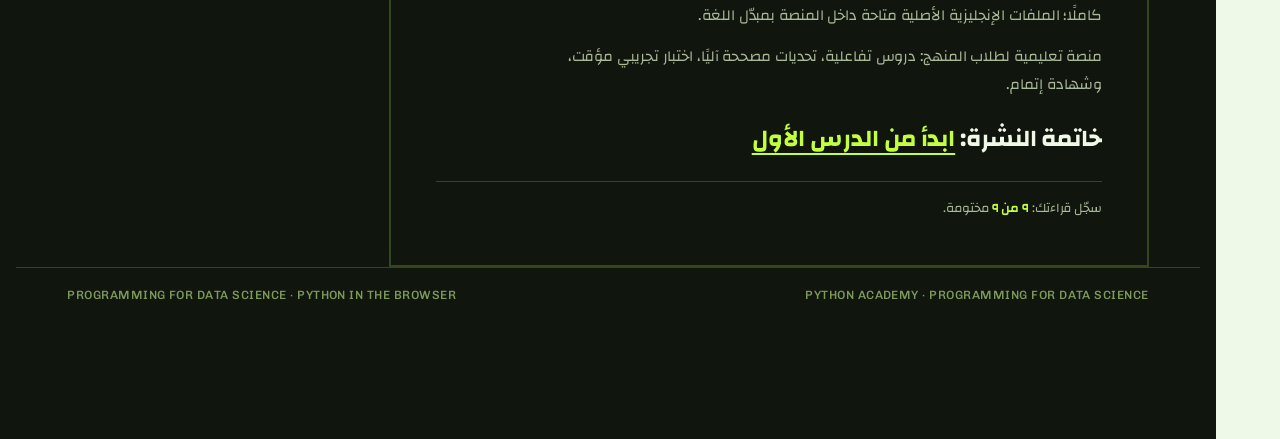
==== commit ca4efa13: "Add Python Academy site icon" ====
--- a/index.html
+++ b/index.html
@@ -5,7 +5,7 @@
 <meta name="viewport" content="width=device-width, initial-scale=1.0" />
 <meta name="theme-color" content="#eff9e7" />
 <title>بايثون أكاديمي · نشرة المنصة بالعربية</title>
-<link rel="icon" href="data:image/svg+xml,%3Csvg xmlns='http://www.w3.org/2000/svg' viewBox='0 0 64 64'%3E%3Crect width='64' height='64' fill='%2310150e'/%3E%3Crect x='10' y='27' width='44' height='10' fill='%23c4ff3d'/%3E%3C/svg%3E" />
+<link rel="icon" type="image/svg+xml" href="icon.svg" />
 <meta name="description" content="نشرة تعريفية بمنصة بايثون أكاديمي: 36 درسًا في Programming for Data Science بشرح عربي كامل، وبايثون حقيقية تعمل داخل المتصفح." />
 <meta property="og:type" content="website" />
 <meta property="og:locale" content="ar_AR" />
